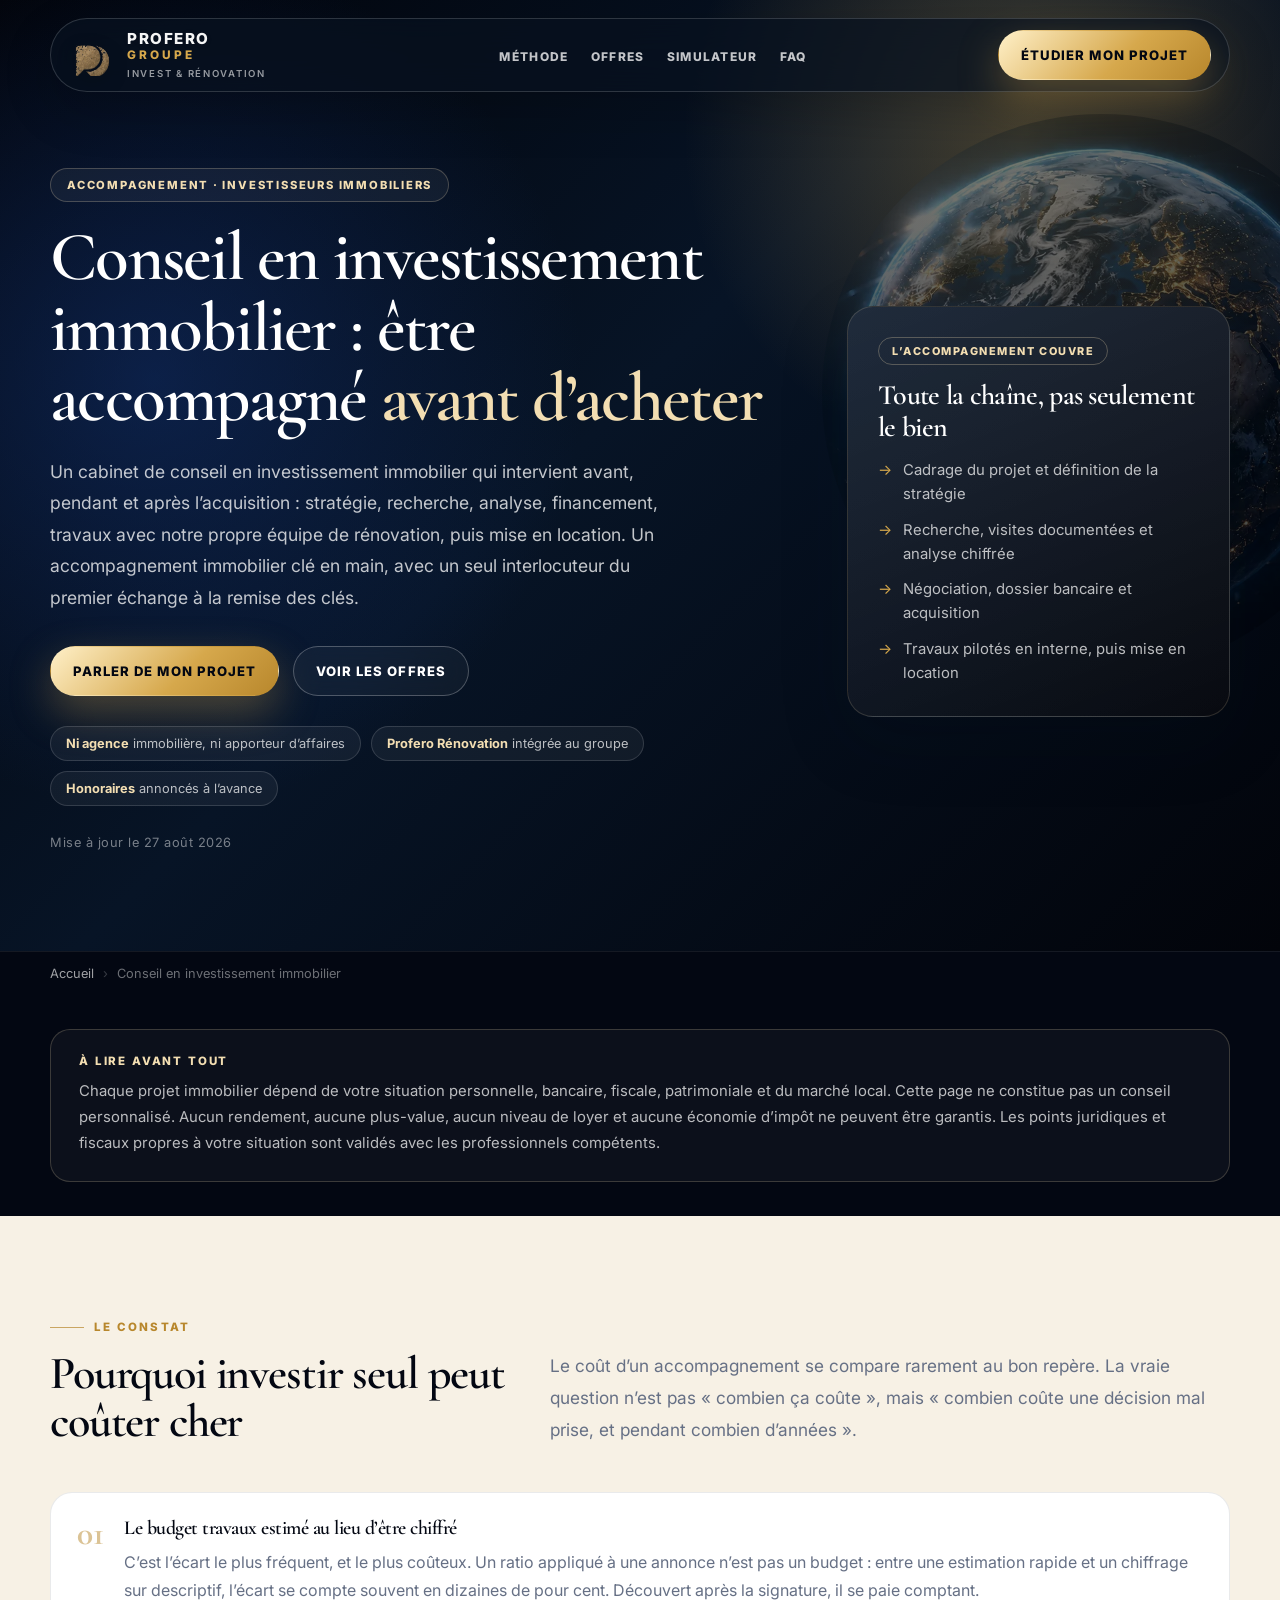
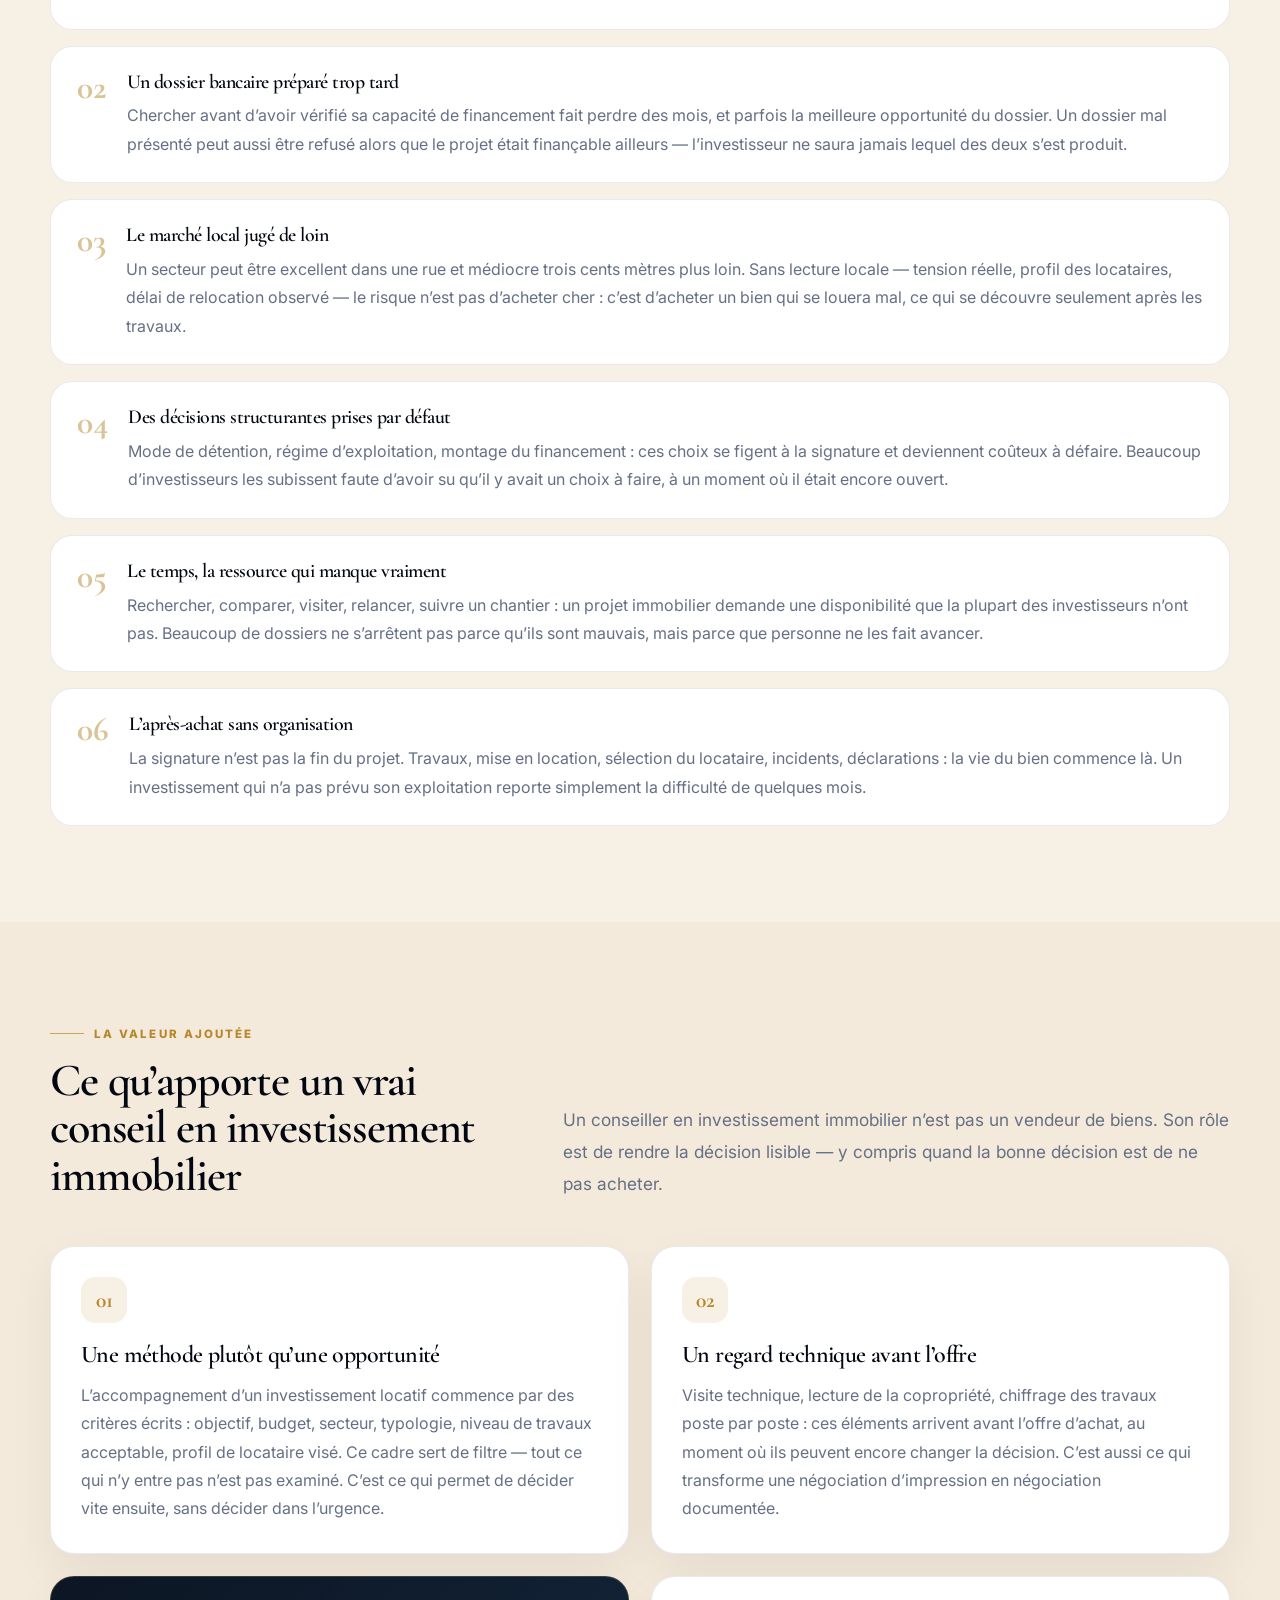
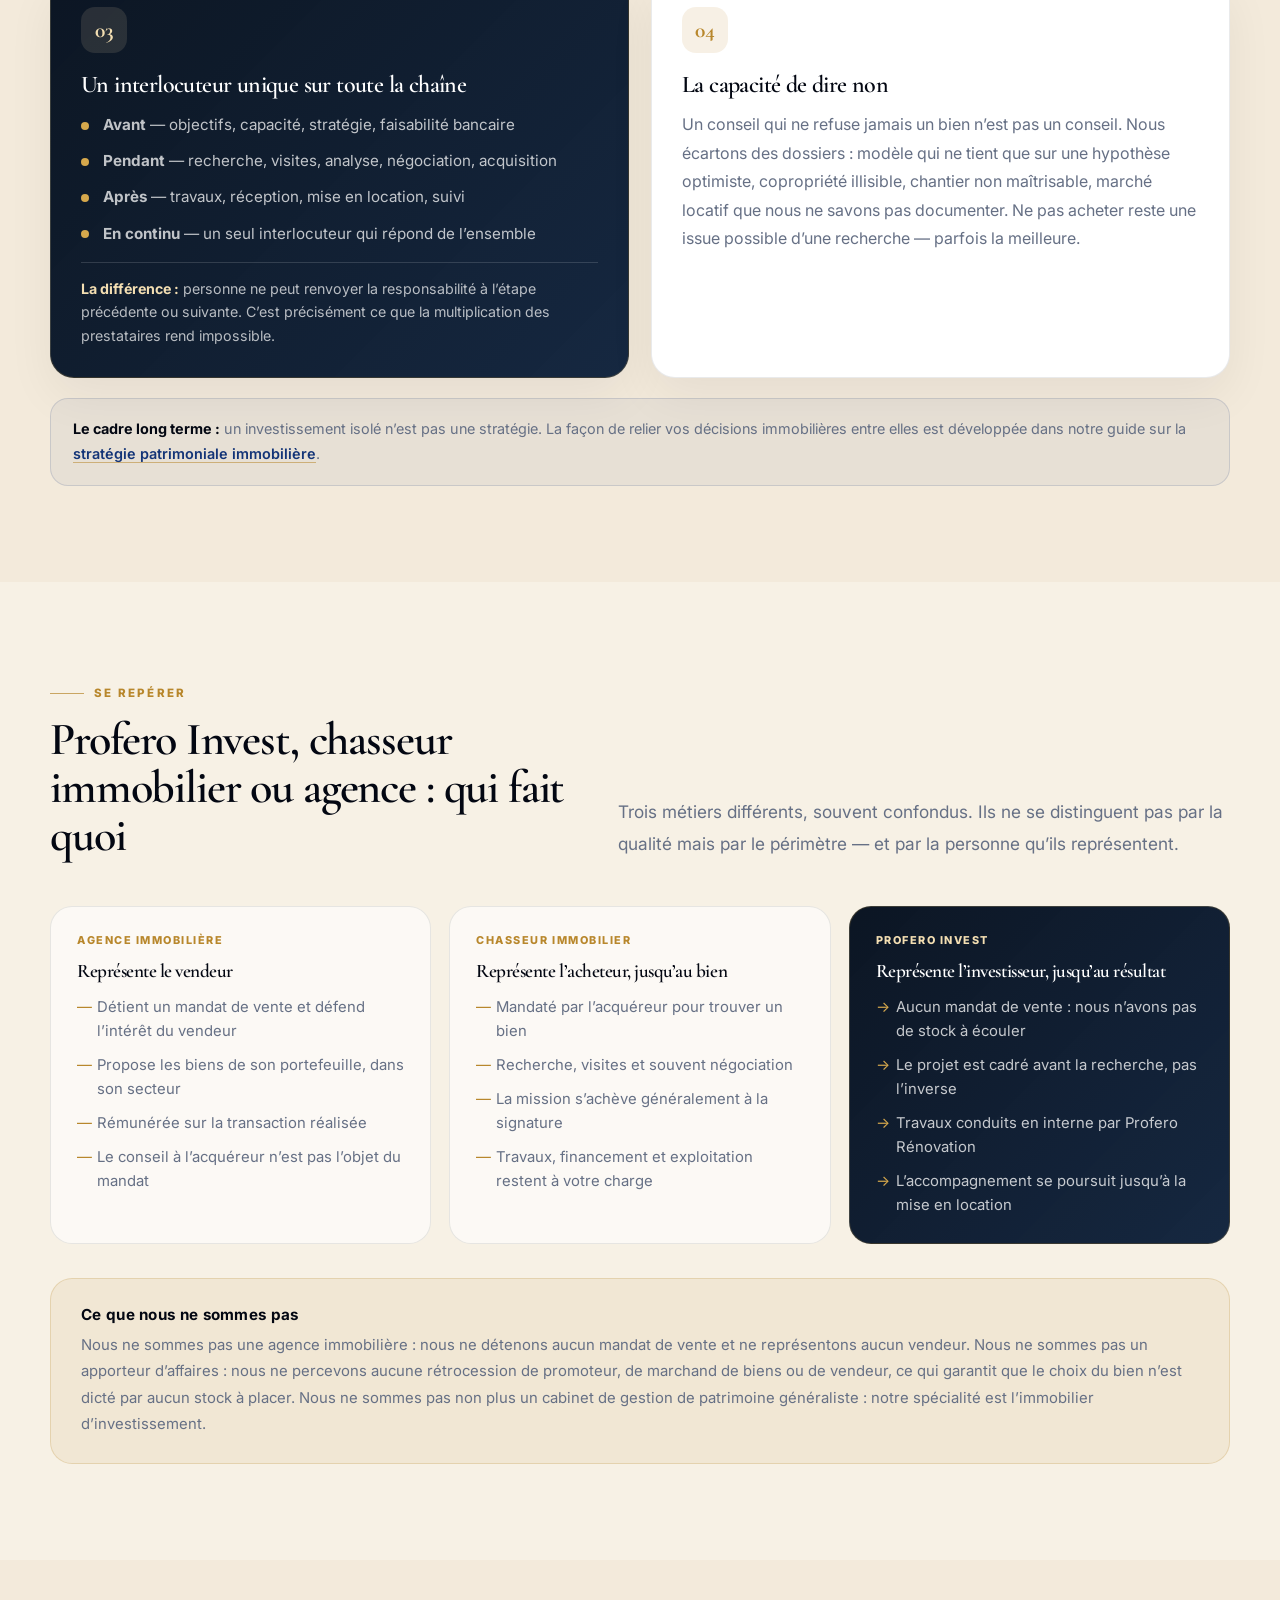
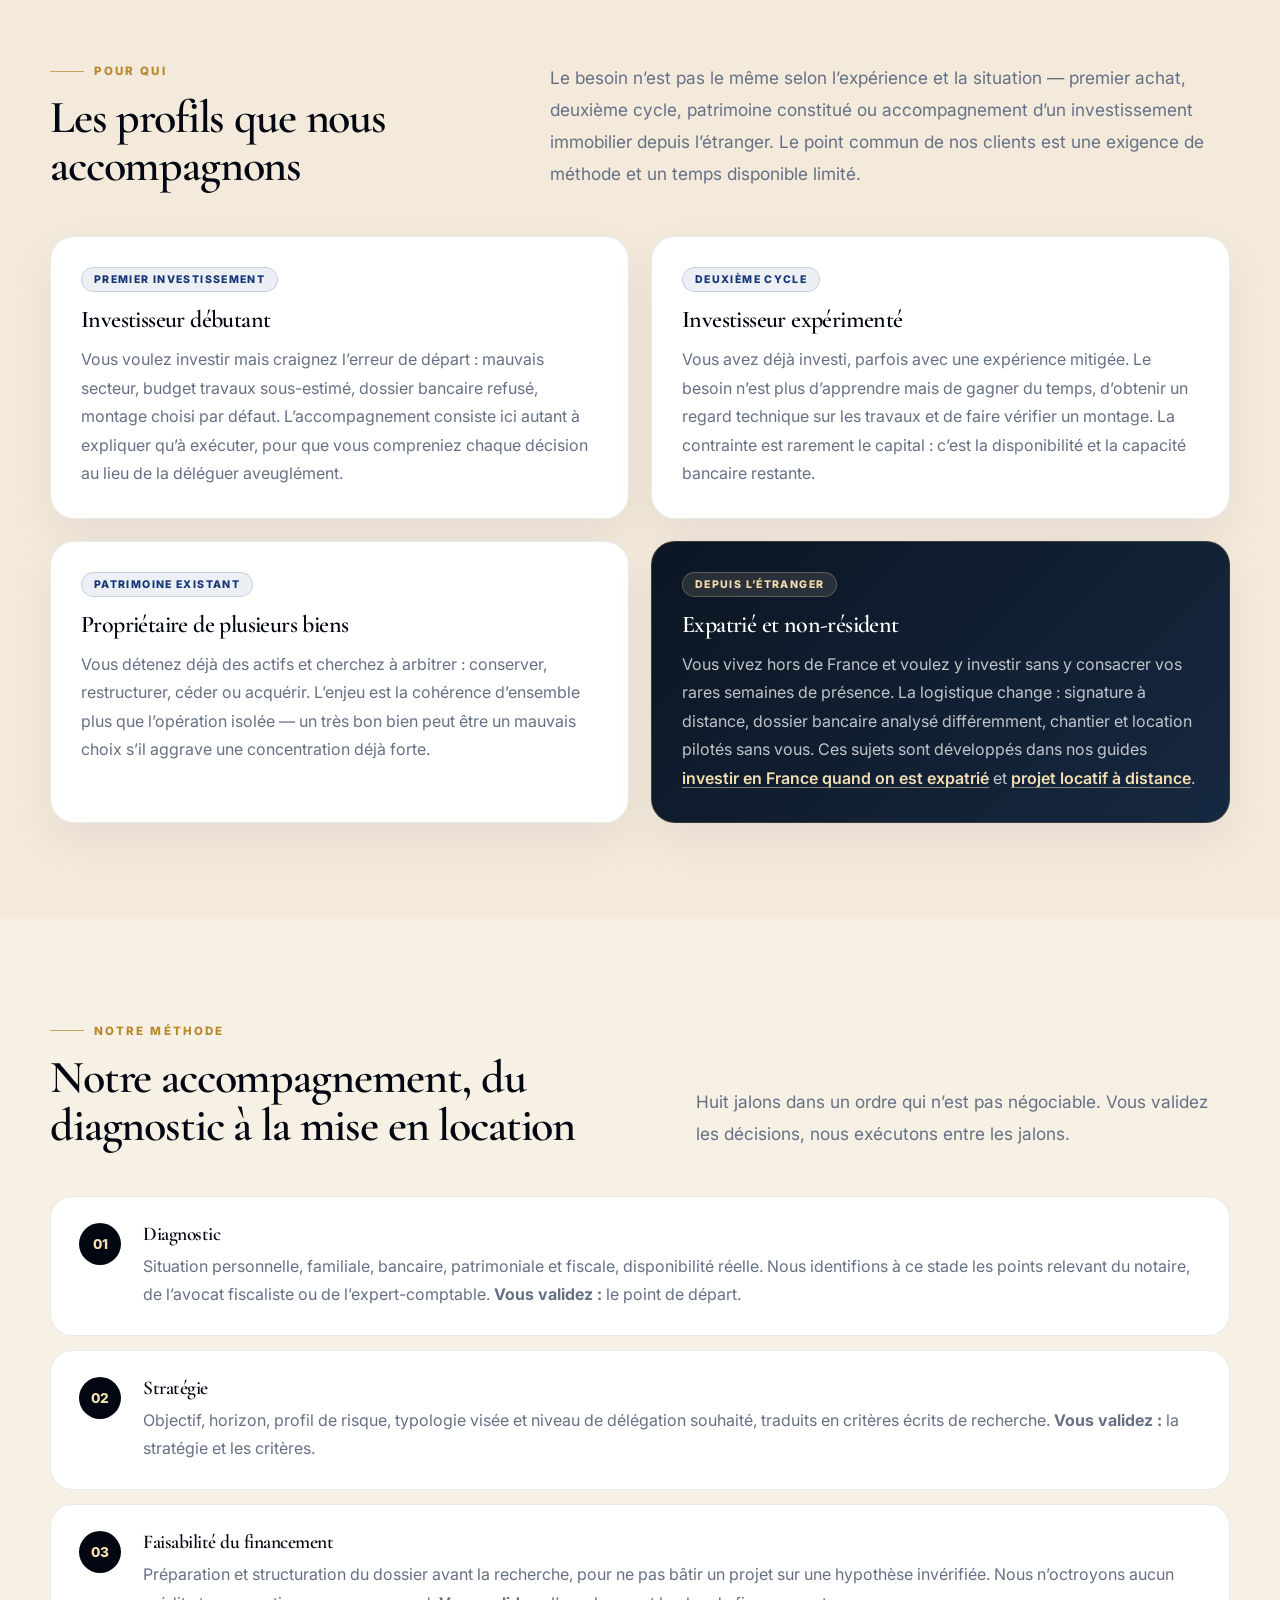
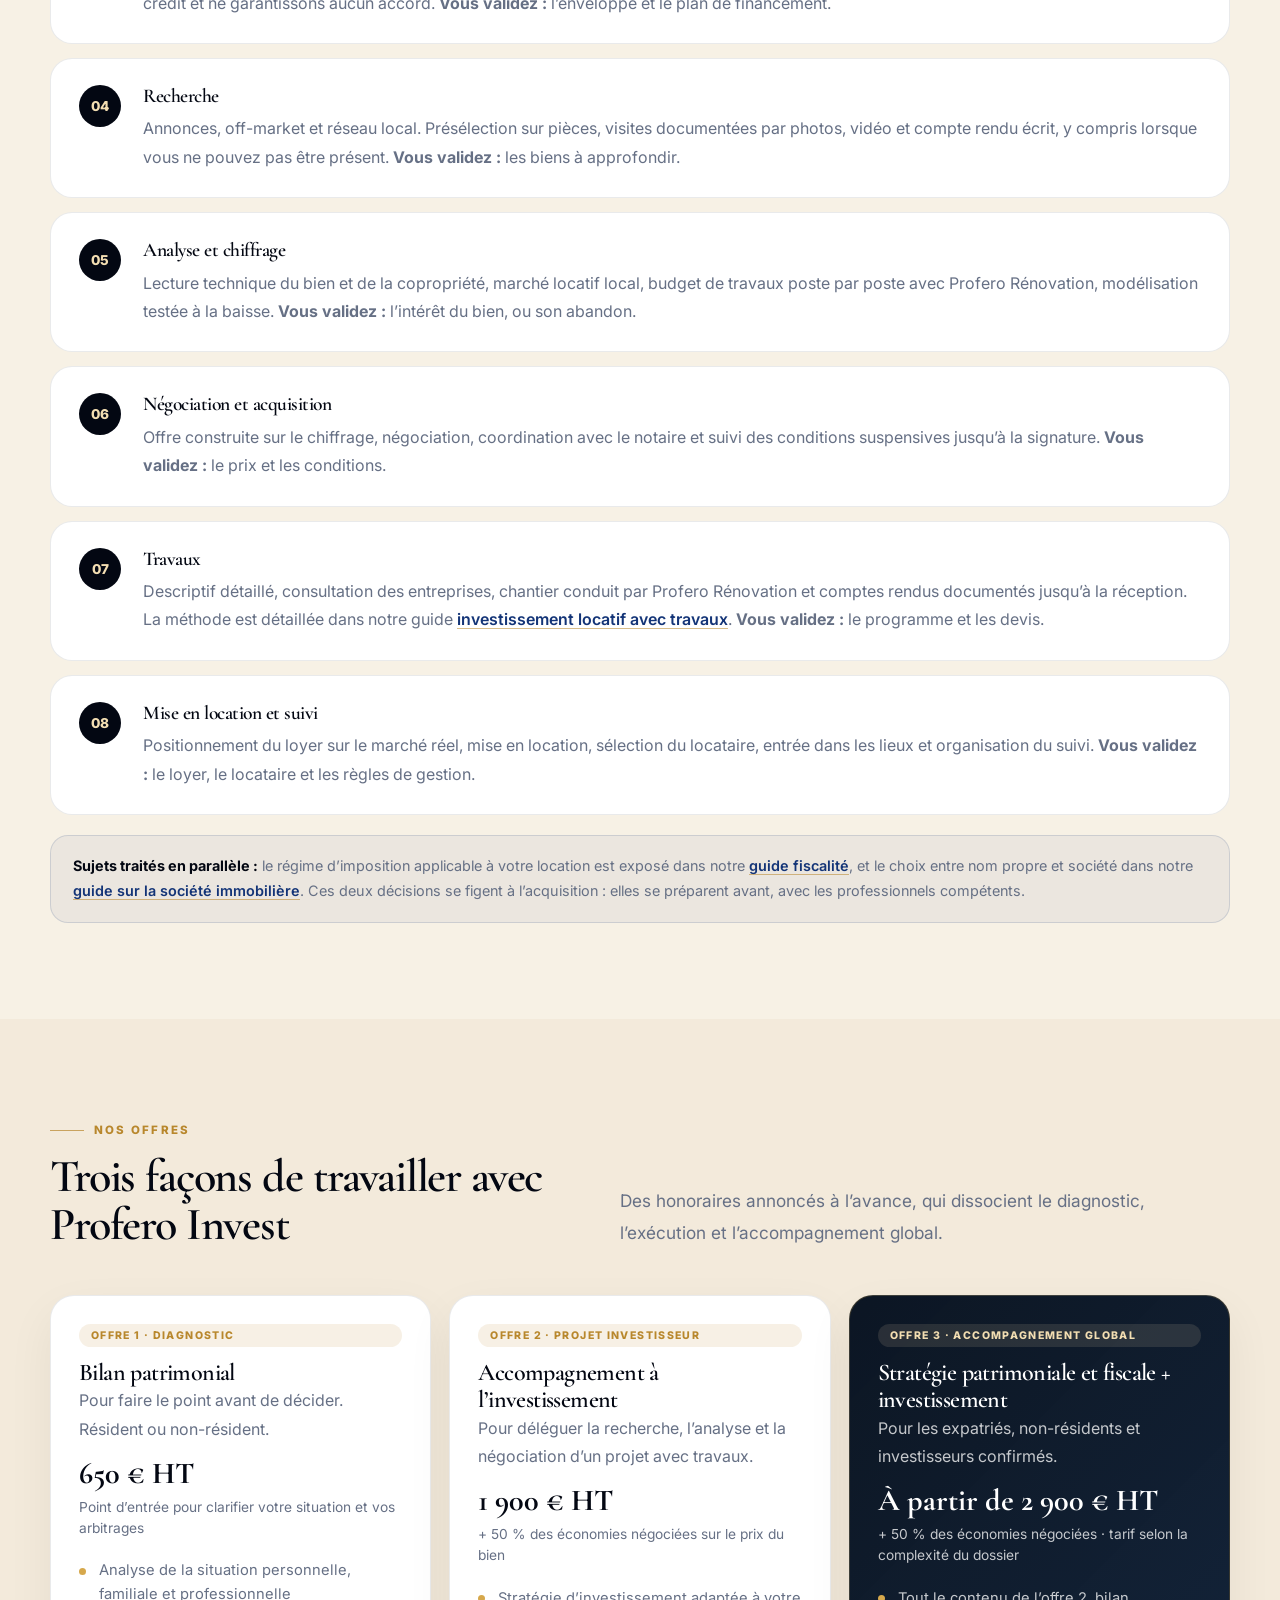
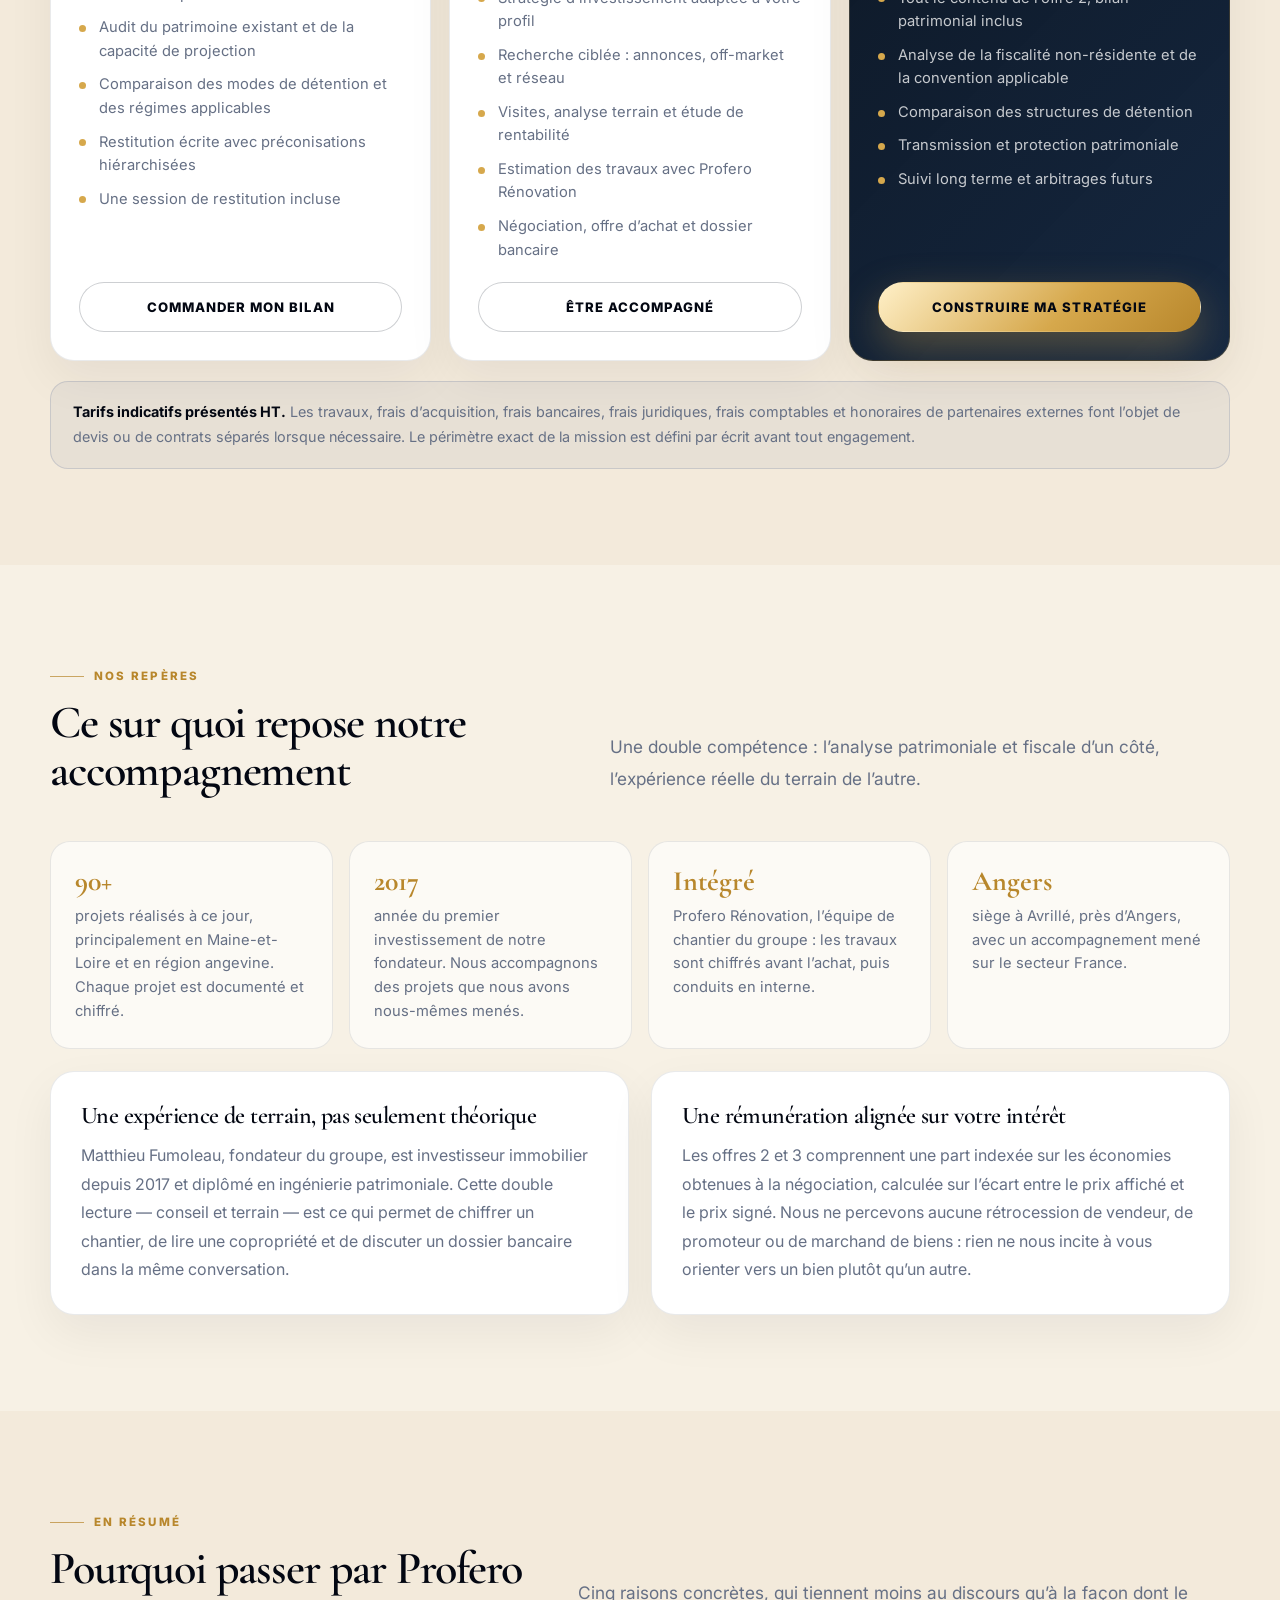
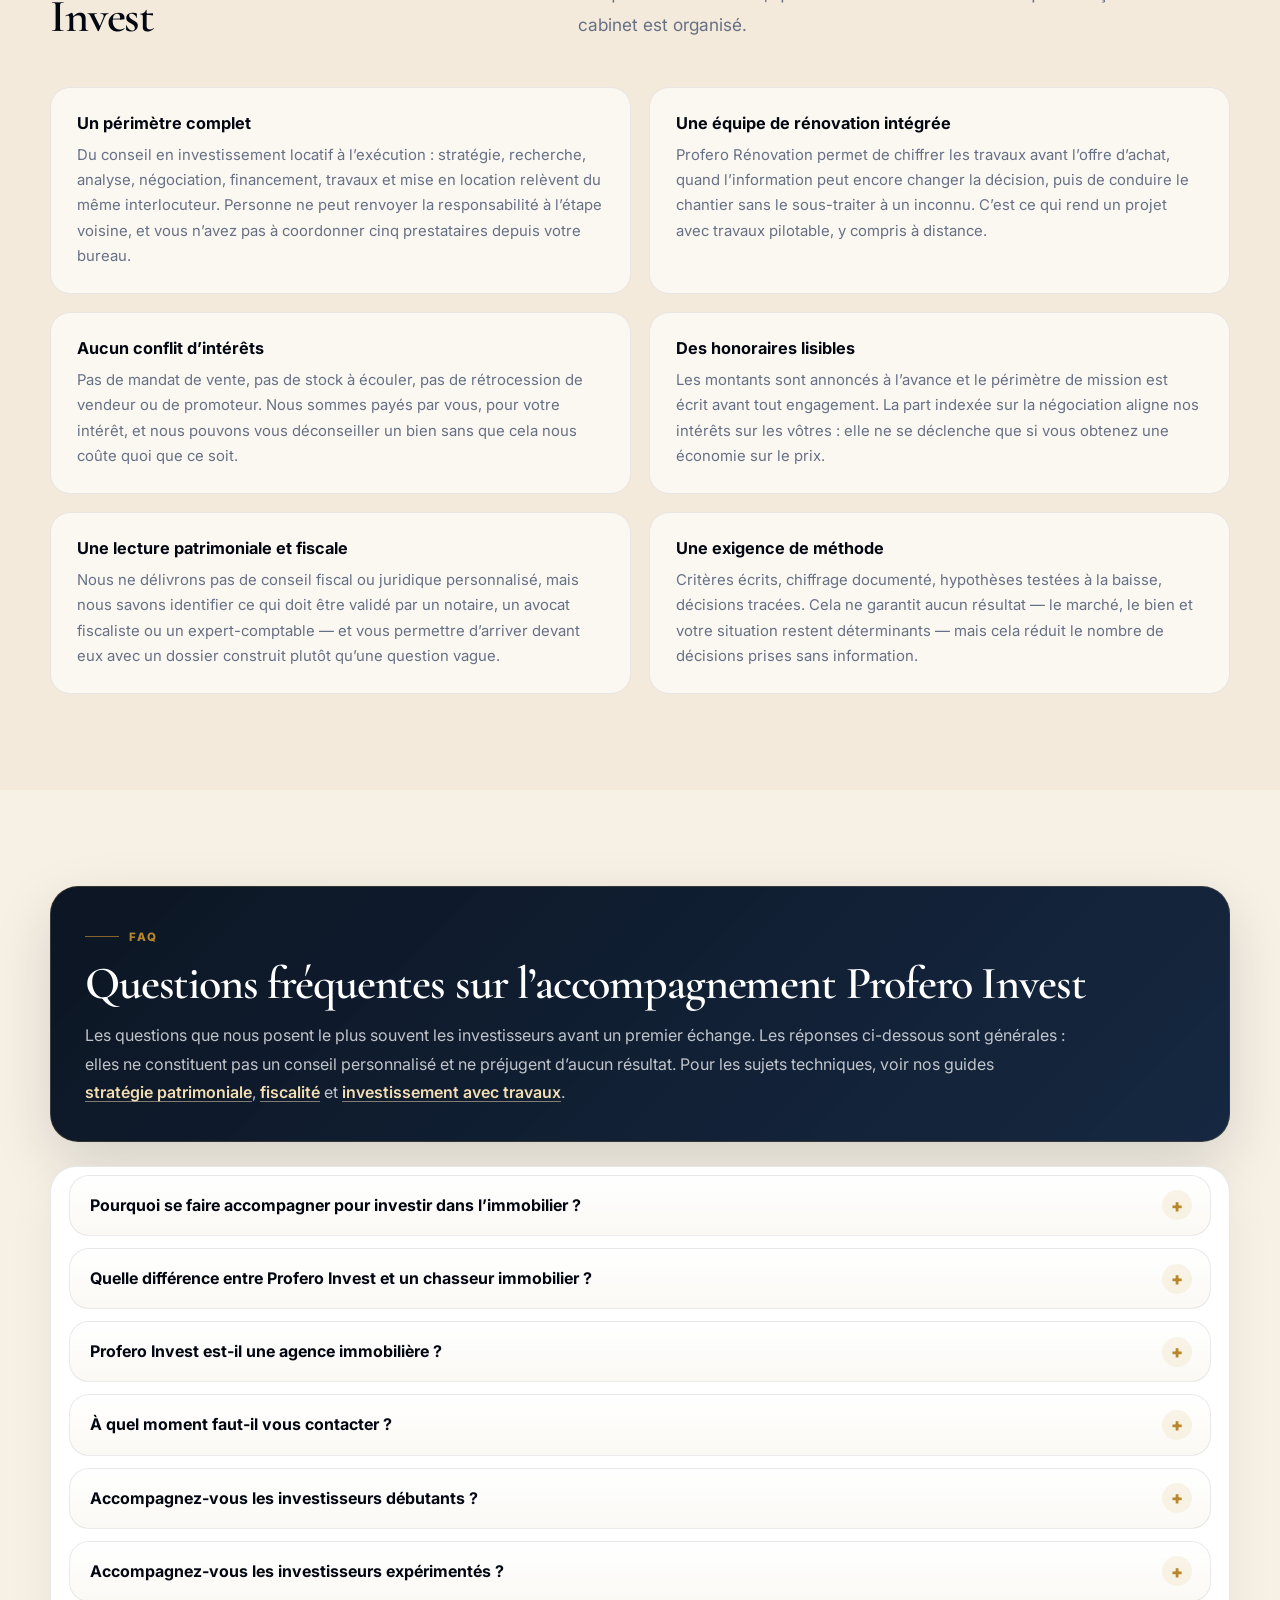
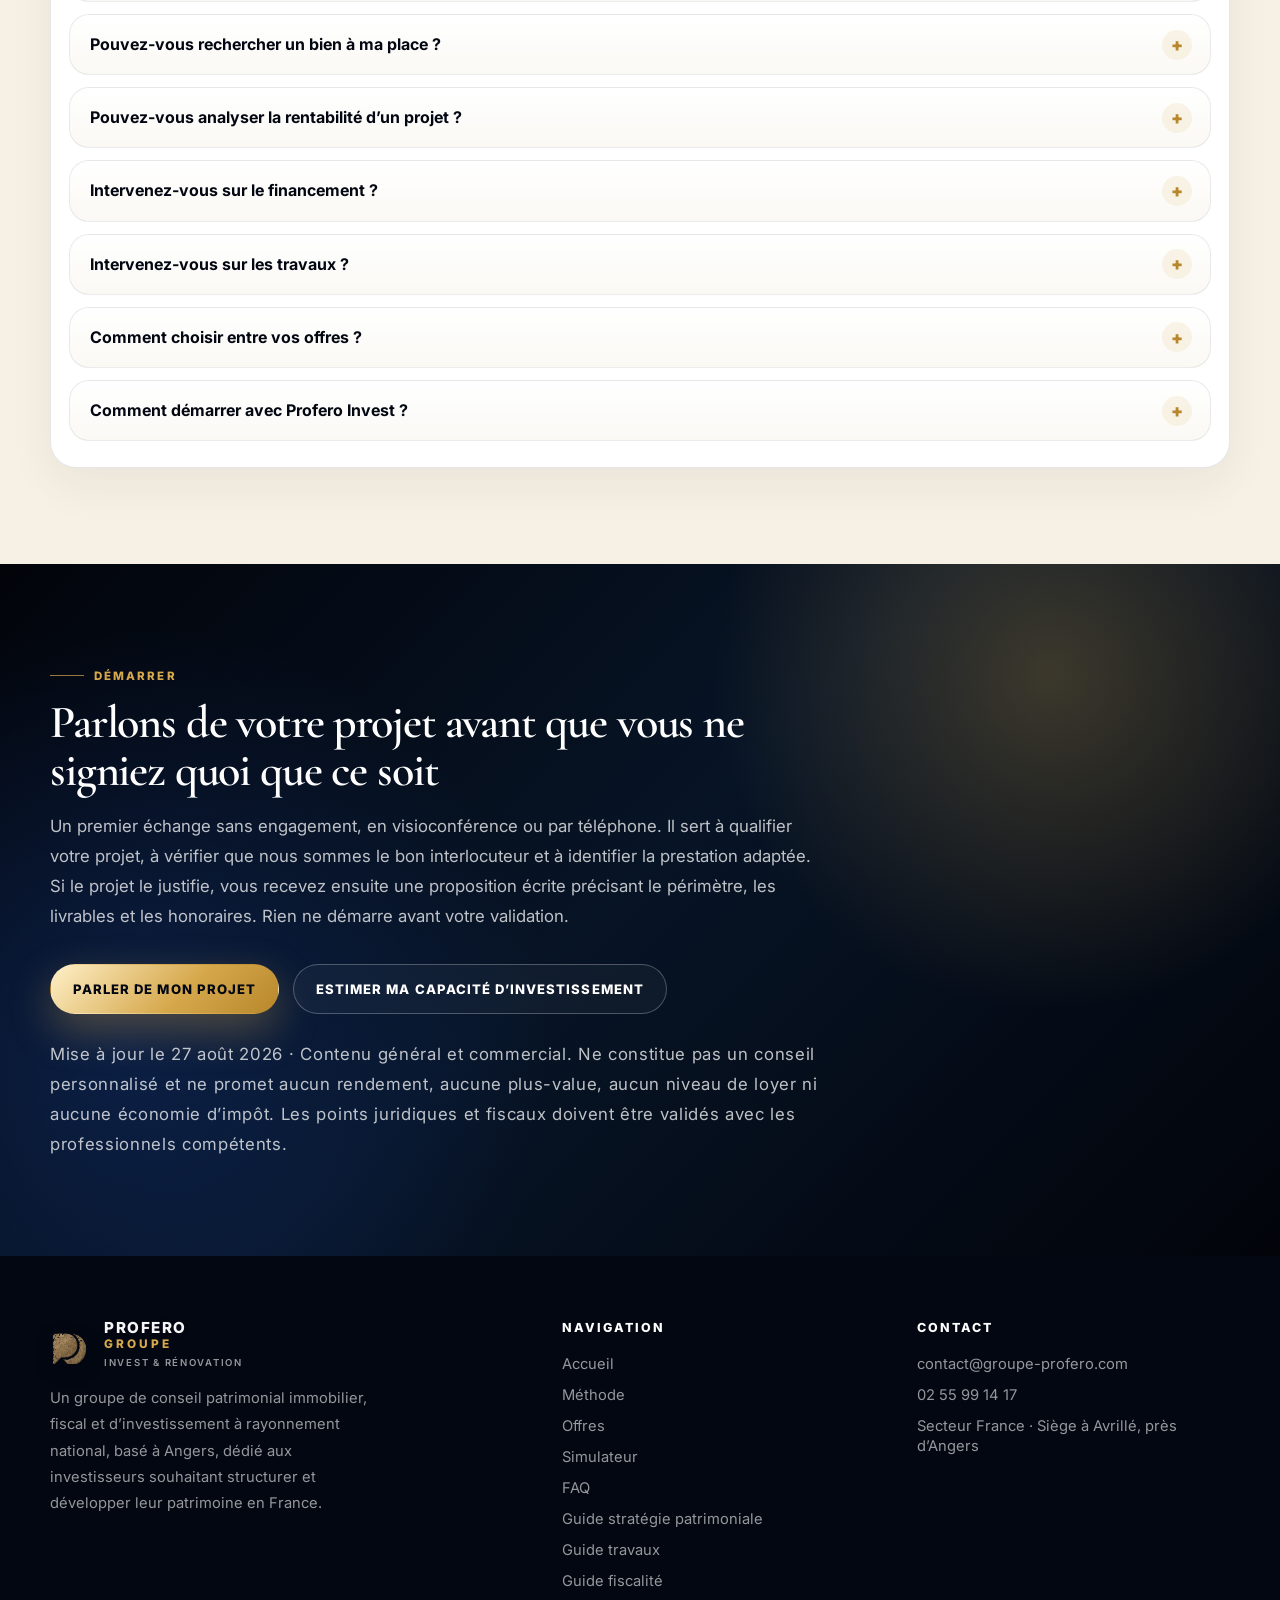
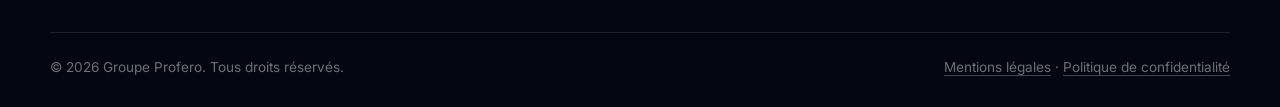
==== conseil-investissement-immobilier/index.html @ 15eb6ce8 "Création page SEO conseil investissement immobilier Co-Authored-By: Claude Opus 5 (1M context) <nore" ====
<!DOCTYPE html>
<html lang="fr"><head>
<meta charset="utf-8"/>
<meta content="width=device-width, initial-scale=1.0" name="viewport"/>
<title>Conseil investissement immobilier | Accompagnement Profero Invest</title>
<meta name="description" content="Profero Invest accompagne votre projet immobilier en France : stratégie, recherche, analyse, financement, travaux, fiscalité et suivi jusqu’à la mise en location"/>

<link rel="canonical" href="https://www.groupe-profero.com/conseil-investissement-immobilier/"/>
<meta content="index, follow, max-image-preview:large, max-snippet:-1" name="robots"/>

<link href="/assets/images/favicon-32.png" rel="icon" sizes="32x32" type="image/png"/>
<link href="/assets/images/apple-touch-icon.png" rel="apple-touch-icon" sizes="180x180"/>
<meta content="#030712" name="theme-color"/>

<!-- Open Graph -->
<meta property="og:title" content="Conseil investissement immobilier | Accompagnement Profero Invest"/>
<meta property="og:description" content="Profero Invest accompagne votre projet immobilier en France : stratégie, recherche, analyse, financement, travaux, fiscalité et suivi jusqu’à la mise en location"/>
<meta property="og:url" content="https://www.groupe-profero.com/conseil-investissement-immobilier/"/>
<meta property="og:type" content="website"/>
<meta property="og:locale" content="fr_FR"/>
<meta property="og:site_name" content="Profero Invest"/>
<meta property="og:image" content="https://www.groupe-profero.com/og-image.jpg"/>
<meta property="og:image:type" content="image/jpeg"/>
<meta property="og:image:width" content="1200"/>
<meta property="og:image:height" content="630"/>
<meta property="og:image:alt" content="Profero Invest — accompagnement des investisseurs immobiliers en France"/>

<!-- Twitter Card -->
<meta name="twitter:card" content="summary_large_image"/>
<meta name="twitter:title" content="Conseil investissement immobilier | Accompagnement Profero Invest"/>
<meta name="twitter:description" content="Profero Invest accompagne votre projet immobilier en France : stratégie, recherche, analyse, financement, travaux, fiscalité et suivi jusqu’à la mise en location"/>
<meta name="twitter:image" content="https://www.groupe-profero.com/og-image.jpg"/>
<meta name="twitter:image:alt" content="Profero Invest — accompagnement des investisseurs immobiliers en France"/>

<link href="https://fonts.googleapis.com" rel="preconnect"/>
<link crossorigin href="https://fonts.gstatic.com" rel="preconnect"/>
<link href="https://fonts.googleapis.com/css2?family=Cormorant+Garamond:wght@400;500;600;700&amp;family=Inter:wght@400;500;600;700;800&amp;display=swap" rel="stylesheet"/>

<style>
    :root {
      --navy-950: #030712;
      --navy-900: #071426;
      --navy-850: #0c1f3a;
      --navy-800: #11294d;
      --blue-700: #133477;
      --blue-600: #1f48a0;
      --blue-100: #e9eef9;
      --gold-600: #b8872c;
      --gold-500: #d6a84c;
      --gold-200: #f3deb2;
      --cream: #f7f1e5;
      --paper: #f3eadb;
      --white: #ffffff;
      --ink: #111827;
      --muted: #667085;
      --line: rgba(15, 23, 42, .12);
      --shadow: 0 24px 70px rgba(7, 17, 31, .16);
      --radius: 22px;
      --max: 1180px;
    }

    * { box-sizing: border-box; margin: 0; padding: 0; }
    html { scroll-behavior: smooth; }
    body {
      font-family: "Inter", sans-serif;
      color: var(--ink);
      background: var(--cream);
      overflow-x: hidden;
    }
    body.menu-open { overflow: hidden; }
    a { color: inherit; text-decoration: none; }
    img { max-width: 100%; display: block; }
    button { font: inherit; }

    .container { width: min(var(--max), calc(100% - 40px)); margin: 0 auto; }

    h1, h2, h3, h4.serif {
      font-family: "Cormorant Garamond", serif;
      font-weight: 600;
      letter-spacing: -.025em;
    }
    h1 {
      font-size: clamp(2.5rem, 5.4vw, 4.6rem);
      line-height: 1.02;
      color: var(--white);
    }
    h2 {
      font-size: clamp(2rem, 3.6vw, 3.35rem);
      line-height: 1.04;
      color: var(--navy-950);
    }
    h3 { font-size: 1.5rem; line-height: 1.14; color: var(--navy-950); }
    p { line-height: 1.78; color: var(--muted); font-size: 1rem; }
    .lead { font-size: 1.08rem; line-height: 1.85; max-width: 680px; }

    .eyebrow {
      display: inline-flex;
      align-items: center;
      gap: 10px;
      color: var(--gold-600);
      font-size: .72rem;
      font-weight: 800;
      letter-spacing: .18em;
      text-transform: uppercase;
      margin-bottom: 16px;
    }
    .eyebrow::before { content: ""; width: 34px; height: 1px; background: currentColor; opacity: .7; }

    .section { padding: 96px 0; position: relative; }
    .section.alt { background: var(--paper); }
    .section-head {
      display: flex;
      justify-content: space-between;
      align-items: flex-end;
      gap: 40px;
      margin-bottom: 46px;
    }

    .btn {
      display: inline-flex;
      align-items: center;
      justify-content: center;
      gap: 10px;
      border: 1px solid transparent;
      min-height: 50px;
      padding: 14px 22px;
      border-radius: 999px;
      font-size: .82rem;
      font-weight: 800;
      letter-spacing: .08em;
      text-transform: uppercase;
      cursor: pointer;
      transition: transform .22s ease, background .22s ease, color .22s ease, border-color .22s ease, box-shadow .22s ease;
      white-space: nowrap;
    }
    .btn:hover { transform: translateY(-2px); }
    .btn-primary {
      color: var(--navy-950);
      background: linear-gradient(135deg, #fff0c8, #d6a84c 58%, #b8872c);
      box-shadow: 0 16px 42px rgba(214,168,76,.34);
    }
    .btn-primary:hover { box-shadow: 0 20px 50px rgba(201, 146, 45, .35); }
    .btn-outline-light {
      color: var(--white);
      border-color: rgba(255, 255, 255, .26);
      background: rgba(255, 255, 255, .04);
      backdrop-filter: blur(12px);
    }
    .btn-outline-light:hover { border-color: var(--gold-500); color: var(--gold-200); }
    .btn-outline-dark {
      color: var(--navy-950);
      border-color: rgba(7, 17, 31, .2);
      background: rgba(255, 255, 255, .4);
    }
    .btn-outline-dark:hover { border-color: var(--navy-950); background: var(--white); }

    /* NAV */
    .nav { position: fixed; top: 18px; left: 0; right: 0; z-index: 100; pointer-events: none; }
    .nav-inner {
      width: min(var(--max), calc(100% - 32px));
      height: 74px;
      margin: 0 auto;
      display: flex;
      align-items: center;
      justify-content: space-between;
      gap: 24px;
      padding: 0 18px 0 22px;
      border: 1px solid rgba(255, 255, 255, .16);
      border-radius: 999px;
      background: rgba(7, 17, 31, .72);
      backdrop-filter: blur(20px);
      box-shadow: 0 18px 50px rgba(0,0,0,.2);
      pointer-events: auto;
    }
    .brand { display: flex; align-items: center; gap: 12px; color: var(--white); min-width: 235px; }
    .logo-img {
      width: 42px;
      height: 42px;
      object-fit: contain;
      display: block;
      background: transparent;
      filter: drop-shadow(0 6px 10px rgba(0,0,0,.22));
      flex-shrink: 0;
    }
    .brand-text {
      color: var(--white);
      text-shadow: 0 1px 20px rgba(214,168,76,.06);
      letter-spacing: .10em;
      display: flex;
      flex-direction: column;
      gap: 2px;
      line-height: 1;
      font-weight: 800;
      text-transform: uppercase;
    }
    .brand-text strong { display: block; color: rgba(255,255,255,.96); font-size: .95rem; font-weight: 800; letter-spacing: .10em; }
    .brand-text em { display: block; font-style: normal; color: var(--gold-500); font-size: .74rem; font-weight: 800; letter-spacing: .26em; margin-top: 2px; }
    .brand-text span { display: block; color: rgba(255,255,255,.58); font-weight: 600; font-size: .60rem; letter-spacing: .18em; margin-top: 5px; }
    .footer .brand-text strong { color: rgba(255,255,255,.96); }
    .footer .brand-text em { color: var(--gold-500); }

    .nav-links { display: flex; align-items: center; gap: 22px; list-style: none; }
    .nav-links a {
      color: rgba(255,255,255,.76);
      font-size: .75rem;
      font-weight: 800;
      letter-spacing: .11em;
      text-transform: uppercase;
      transition: color .2s ease;
    }
    .nav-links a:hover { color: var(--gold-200); }
    .nav-action { display: flex; align-items: center; gap: 10px; }
    .mobile-toggle {
      display: none;
      width: 46px;
      height: 46px;
      border: 1px solid rgba(255,255,255,.22);
      border-radius: 50%;
      background: transparent;
      color: var(--white);
      cursor: pointer;
    }
    .mobile-toggle span { display: block; width: 18px; height: 2px; margin: 4px auto; background: currentColor; }

    /* HERO */
    .hero {
      position: relative;
      padding: 168px 0 96px;
      background:
        radial-gradient(circle at 80% 14%, rgba(214,168,76,.30), transparent 26%),
        radial-gradient(circle at 12% 40%, rgba(19,52,119,.50), transparent 34%),
        linear-gradient(135deg, #02040A 0%, #071426 46%, #02040A 100%);
      overflow: hidden;
    }
    .hero-globe {
      position: absolute;
      right: -8%;
      top: 12%;
      width: min(46vw, 560px);
      aspect-ratio: 1;
      border-radius: 50%;
      background-image: url("/assets/images/globe-terre-nuit.webp");
      background-size: cover;
      background-position: center;
      opacity: .30;
      filter: saturate(.9) contrast(1.05);
      pointer-events: none;
    }
    .hero-grid { position: relative; z-index: 2; display: grid; grid-template-columns: 1.32fr .68fr; gap: 54px; align-items: center; }
    .hero-kicker {
      display: inline-flex;
      align-items: center;
      gap: 10px;
      margin-bottom: 20px;
      padding: 9px 16px;
      border-radius: 999px;
      border: 1px solid rgba(243,222,178,.24);
      background: rgba(255,255,255,.05);
      color: var(--gold-200);
      font-size: .7rem;
      font-weight: 800;
      letter-spacing: .16em;
      text-transform: uppercase;
    }
    .hero h1 strong { color: var(--gold-200); font-weight: 600; }
    .hero-sub { color: rgba(255,255,255,.76); font-size: 1.1rem; line-height: 1.8; max-width: 640px; margin-top: 22px; }
    .hero-actions { display: flex; flex-wrap: wrap; gap: 14px; margin-top: 32px; }
    .hero-proof { display: flex; flex-wrap: wrap; gap: 10px; margin-top: 30px; }
    .proof-pill {
      padding: 9px 15px;
      border-radius: 999px;
      border: 1px solid rgba(255,255,255,.14);
      background: rgba(255,255,255,.05);
      color: rgba(255,255,255,.72);
      font-size: .8rem;
    }
    .proof-pill b { color: var(--gold-200); font-weight: 700; }
    .hero-card {
      border-radius: 26px;
      padding: 30px;
      background:
        linear-gradient(160deg, rgba(255,255,255,.10), rgba(255,255,255,.025)),
        linear-gradient(135deg, #071426, #02040A);
      border: 1px solid rgba(243,222,178,.16);
      box-shadow: var(--shadow);
    }
    .hero-card .tag {
      display: inline-block;
      margin-bottom: 14px;
      padding: 6px 13px;
      border-radius: 999px;
      border: 1px solid rgba(243,222,178,.28);
      color: var(--gold-200);
      font-size: .68rem;
      font-weight: 800;
      letter-spacing: .14em;
      text-transform: uppercase;
    }
    .hero-card-title {
      font-family: "Cormorant Garamond", serif;
      font-weight: 600;
      letter-spacing: -.025em;
      color: var(--white);
      font-size: 1.75rem;
      line-height: 1.15;
      margin-bottom: 16px;
    }
    .hero-card ul { list-style: none; display: grid; gap: 12px; }
    .hero-card li {
      display: flex;
      gap: 11px;
      color: rgba(255,255,255,.72);
      font-size: .93rem;
      line-height: 1.6;
    }
    .hero-card li::before { content: "→"; color: var(--gold-500); flex-shrink: 0; }

    .updated {
      margin-top: 26px;
      color: rgba(255,255,255,.46);
      font-size: .8rem;
      letter-spacing: .04em;
    }

    /* BREADCRUMB */
    .crumb { background: var(--navy-950); padding: 14px 0; border-top: 1px solid rgba(255,255,255,.07); }
    .crumb ol { list-style: none; display: flex; flex-wrap: wrap; gap: 9px; color: rgba(255,255,255,.42); font-size: .8rem; }
    .crumb a { color: rgba(255,255,255,.62); transition: color .2s ease; }
    .crumb a:hover { color: var(--gold-200); }
    .crumb li + li::before { content: "›"; margin-right: 9px; opacity: .5; }

    /* CARTES */
    .grid-2 { display: grid; grid-template-columns: repeat(2, minmax(0, 1fr)); gap: 22px; }
    .grid-3 { display: grid; grid-template-columns: repeat(3, minmax(0, 1fr)); gap: 22px; }
    .card {
      border-radius: 24px;
      padding: 30px;
      background: var(--white);
      border: 1px solid rgba(15,23,42,.09);
      box-shadow: 0 18px 48px rgba(15,23,42,.06);
    }
    .card h3 { margin-bottom: 12px; }
    .card ul { list-style: none; display: grid; gap: 11px; margin-top: 14px; }
    .card li { position: relative; padding-left: 22px; color: var(--muted); font-size: .95rem; line-height: 1.65; }
    .card li::before { content: ""; position: absolute; left: 0; top: .62em; width: 8px; height: 8px; border-radius: 50%; background: var(--gold-500); }
    .card-num {
      display: grid;
      place-items: center;
      width: 46px;
      height: 46px;
      margin-bottom: 18px;
      border-radius: 14px;
      background: rgba(184,135,44,.12);
      color: var(--gold-600);
      font-family: "Cormorant Garamond", serif;
      font-size: 1.35rem;
      font-weight: 700;
    }
    .card.dark {
      background: linear-gradient(135deg, rgba(7,17,31,.98), rgba(12,31,58,.96));
      border-color: rgba(214,168,76,.20);
      color: var(--white);
    }
    .card.dark h3 { color: var(--white); }
    .card.dark p, .card.dark li { color: rgba(255,255,255,.74); }
    .card.dark .card-num { background: rgba(243,222,178,.12); color: var(--gold-200); }

    /* ERREURS */
    .mistake { display: grid; grid-template-columns: auto 1fr; gap: 20px; align-items: start; padding: 24px 26px; border-radius: 22px; background: var(--white); border: 1px solid rgba(15,23,42,.09); }
    .mistake-num {
      font-family: "Cormorant Garamond", serif;
      font-size: 2.1rem;
      font-weight: 700;
      line-height: 1;
      color: rgba(184,135,44,.5);
    }
    .mistake h3 { font-size: 1.24rem; margin-bottom: 8px; }
    .mistakes { display: grid; gap: 16px; }

    /* QUESTIONS */
    .qlist { display: grid; grid-template-columns: repeat(2, minmax(0,1fr)); gap: 18px; }
    .qitem {
      padding: 24px 26px;
      border-radius: 20px;
      background: rgba(255,255,255,.65);
      border: 1px solid rgba(15,23,42,.08);
    }
    .qitem strong { display: block; color: var(--navy-950); font-size: 1.02rem; margin-bottom: 8px; line-height: 1.4; }
    .qitem span { color: var(--muted); font-size: .93rem; line-height: 1.7; }

    /* MÉTHODE */
    .steps { display: grid; gap: 14px; counter-reset: step; }
    .step {
      display: grid;
      grid-template-columns: auto 1fr;
      gap: 22px;
      align-items: start;
      padding: 26px 28px;
      border-radius: 22px;
      background: var(--white);
      border: 1px solid rgba(15,23,42,.09);
    }
    .step-index {
      display: grid;
      place-items: center;
      width: 42px;
      height: 42px;
      border-radius: 50%;
      background: var(--navy-950);
      color: var(--gold-200);
      font-size: .85rem;
      font-weight: 800;
      flex-shrink: 0;
    }
    .step h3 { font-size: 1.22rem; margin-bottom: 7px; }

    /* CAUTION */
    .caution {
      margin-top: 34px;
      padding: 26px 30px;
      border-radius: 22px;
      background: rgba(184,135,44,.09);
      border: 1px solid rgba(184,135,44,.22);
      display: grid;
      gap: 8px;
    }
    .caution strong { color: var(--navy-950); font-size: .95rem; letter-spacing: .02em; }
    .caution span { color: var(--muted); font-size: .93rem; line-height: 1.75; }

    /* FAQ */
    .faq-shell { display: grid; gap: 24px; }
    .faq-intro-card {
      border-radius: 28px;
      padding: 34px;
      background: linear-gradient(135deg, rgba(7,17,31,.98), rgba(12,31,58,.96));
      color: var(--white);
      border: 1px solid rgba(214,168,76,.18);
      box-shadow: 0 22px 60px rgba(7,17,31,.14);
    }
    .faq-intro-card h2 { color: var(--white); margin-bottom: 14px; }
    .faq-intro-card p { color: rgba(255,255,255,.74); max-width: 980px; }
    .faq-category {
      border-radius: 26px;
      background: var(--white);
      border: 1px solid rgba(15,23,42,.10);
      box-shadow: 0 18px 48px rgba(15,23,42,.06);
      overflow: hidden;
      padding: 8px 0;
    }
    .faq-category details {
      margin: 0 18px 12px;
      border-radius: 20px;
      overflow: hidden;
      border: 1px solid rgba(15,23,42,.08);
      background: linear-gradient(180deg, rgba(255,255,255,1), rgba(250,248,243,.9));
    }
    .faq-category details:last-child { margin-bottom: 18px; }
    .faq-category summary {
      list-style: none;
      cursor: pointer;
      padding: 18px 56px 18px 20px;
      font-weight: 700;
      color: var(--navy-950);
      position: relative;
      line-height: 1.45;
    }
    .faq-category summary::-webkit-details-marker { display: none; }
    .faq-category summary::after {
      content: "+";
      position: absolute;
      right: 18px;
      top: 50%;
      transform: translateY(-50%);
      width: 30px;
      height: 30px;
      border-radius: 50%;
      display: grid;
      place-items: center;
      background: rgba(214,168,76,.12);
      color: var(--gold-600);
      font-size: 1.1rem;
      font-weight: 900;
    }
    .faq-category details[open] summary::after { content: "–"; }
    .faq-answer { padding: 0 20px 18px; color: var(--muted); line-height: 1.75; font-size: .96rem; }

    /* CTA FINAL */
    .cta-final {
      padding: 96px 0;
      background:
        radial-gradient(circle at 82% 16%, rgba(214,168,76,.26), transparent 28%),
        radial-gradient(circle at 10% 70%, rgba(19,52,119,.45), transparent 34%),
        linear-gradient(135deg, #02040A 0%, #071426 48%, #02040A 100%);
    }
    .cta-inner { max-width: 780px; }
    .cta-final h2 { color: var(--white); margin-bottom: 18px; }
    .cta-final p { color: rgba(255,255,255,.74); font-size: 1.05rem; }
    .cta-actions { display: flex; flex-wrap: wrap; gap: 14px; margin-top: 32px; }

    /* FOOTER */
    .footer { background: var(--navy-950); color: rgba(255,255,255,.66); padding: 64px 0 32px; }
    .footer-grid { display: grid; grid-template-columns: 1.5fr 1fr 1fr; gap: 42px; margin-bottom: 42px; }
    .footer h4 { color: var(--white); font-size: .78rem; letter-spacing: .16em; text-transform: uppercase; margin-bottom: 18px; font-weight: 800; }
    .footer p { color: rgba(255,255,255,.58); max-width: 340px; font-size: .92rem; }
    .footer .brand { margin-bottom: 18px; }
    .footer ul { list-style: none; display: grid; gap: 11px; }
    .footer a { color: rgba(255,255,255,.58); font-size: .92rem; transition: color .2s ease; }
    .footer a:hover { color: var(--gold-200); }
    .footer-bottom {
      border-top: 1px solid rgba(255,255,255,.1);
      padding-top: 26px;
      display: flex;
      justify-content: space-between;
      gap: 24px;
      color: rgba(255,255,255,.42);
      font-size: .85rem;
    }
    .footer-bottom a { color: inherit; font-size: inherit; text-decoration: underline; text-underline-offset: 3px; text-decoration-color: rgba(255,255,255,.25); }
    .footer-bottom a:hover { color: var(--gold-200); text-decoration-color: rgba(243,222,178,.5); }

    /* REVEAL */
    .reveal { opacity: 0; transform: translateY(22px); transition: opacity .75s ease, transform .75s ease; }
    .reveal.visible { opacity: 1; transform: translateY(0); }
    @media (prefers-reduced-motion: reduce) {
      html { scroll-behavior: auto; }
      .reveal { opacity: 1; transform: none; transition: none; }
    }

    @media (max-width: 1120px) {
      .nav-links { display: none; }
      .mobile-toggle { display: block; }
      .nav-action .btn { display: none; }
      .mobile-menu {
        position: fixed;
        top: 104px;
        left: 16px;
        right: 16px;
        z-index: 99;
        display: none;
        padding: 22px;
        border-radius: 28px;
        background: rgba(7,17,31,.94);
        backdrop-filter: blur(20px);
        border: 1px solid rgba(255,255,255,.14);
        box-shadow: var(--shadow);
      }
      .mobile-menu.open { display: block; }
      .mobile-menu a {
        display: block;
        padding: 16px;
        border-bottom: 1px solid rgba(255,255,255,.08);
        color: rgba(255,255,255,.84);
        font-weight: 800;
        letter-spacing: .1em;
        text-transform: uppercase;
        font-size: .8rem;
      }
      .mobile-menu a:last-child { border-bottom: none; }
      .hero-grid { grid-template-columns: 1fr; }
      .section-head { flex-direction: column; align-items: flex-start; }
      .footer-grid { grid-template-columns: 1fr 1fr; }
    }
    @media (min-width: 1121px) { .mobile-menu { display: none !important; } }

    @media (max-width: 860px) {
      .grid-2, .grid-3, .qlist { grid-template-columns: 1fr; }
    }

    @media (max-width: 720px) {
      .container { width: min(100% - 28px, var(--max)); }
      .nav { top: 10px; }
      .nav-inner { width: calc(100% - 20px); height: 66px; padding-left: 14px; }
      .brand { min-width: 0; }
      .logo-img { width: 36px; height: 36px; }
      .brand-text strong { font-size: .78rem; }
      .brand-text em { font-size: .62rem; letter-spacing: .20em; }
      .brand-text span { font-size: .54rem; }
      .hero { padding: 128px 0 70px; }
      .hero-globe { width: 78vw; right: -26vw; top: 58%; opacity: .16; }
      .hero-actions .btn, .cta-actions .btn { width: 100%; }
      .section, .cta-final { padding: 68px 0; }
      .card, .step, .mistake, .faq-intro-card { padding: 26px; }
      .mistake, .step { grid-template-columns: 1fr; gap: 12px; }
      .footer-grid { grid-template-columns: 1fr; }
      .footer-bottom { flex-direction: column; }
    }

    /* ADDITIONS PAGE CONSEIL EN INVESTISSEMENT IMMOBILIER */
    .ilink {
      color: var(--blue-700);
      font-weight: 600;
      text-decoration: underline;
      text-underline-offset: 3px;
      text-decoration-thickness: 1px;
      text-decoration-color: rgba(184,135,44,.55);
      transition: color .2s ease, text-decoration-color .2s ease;
    }
    .ilink:hover { color: var(--gold-600); text-decoration-color: var(--gold-500); }
    .card.dark .ilink, .faq-intro-card .ilink, .cta-final .ilink {
      color: var(--gold-200);
      text-decoration-color: rgba(243,222,178,.5);
    }
    .card.dark .ilink:hover, .faq-intro-card .ilink:hover, .cta-final .ilink:hover { color: var(--white); }

    .regime-head {
      display: flex;
      flex-wrap: wrap;
      align-items: center;
      gap: 12px;
      margin-bottom: 14px;
    }
    .regime-tag {
      padding: 5px 12px;
      border-radius: 999px;
      background: rgba(19,52,119,.08);
      border: 1px solid rgba(19,52,119,.16);
      color: var(--blue-700);
      font-size: .66rem;
      font-weight: 800;
      letter-spacing: .13em;
      text-transform: uppercase;
    }
    .card.dark .regime-tag {
      background: rgba(243,222,178,.12);
      border-color: rgba(243,222,178,.26);
      color: var(--gold-200);
    }
    .regime-line {
      margin-top: 16px;
      padding-top: 14px;
      border-top: 1px solid rgba(15,23,42,.09);
      color: var(--muted);
      font-size: .89rem;
      line-height: 1.65;
    }
    .card.dark .regime-line { border-top-color: rgba(255,255,255,.14); color: rgba(255,255,255,.7); }
    .regime-line b { color: var(--navy-950); font-weight: 700; }
    .card.dark .regime-line b { color: var(--gold-200); }

    .note {
      margin-top: 20px;
      padding: 18px 22px;
      border-radius: 18px;
      background: rgba(19,52,119,.05);
      border: 1px solid rgba(19,52,119,.14);
      color: var(--muted);
      font-size: .9rem;
      line-height: 1.72;
    }
    .note b { color: var(--navy-950); }

    /* la colonne du hero ne doit pas etre etiree par un mot long */
    .hero-grid > * { min-width: 0; }
    .hero h1 { overflow-wrap: break-word; }

    .disclaimer-band { background: var(--navy-950); padding: 34px 0; }
    .disclaimer-inner {
      display: grid;
      gap: 10px;
      padding: 24px 28px;
      border-radius: 20px;
      background: rgba(255,255,255,.04);
      border: 1px solid rgba(243,222,178,.20);
    }
    .disclaimer-inner strong {
      color: var(--gold-200);
      font-size: .72rem;
      font-weight: 800;
      letter-spacing: .16em;
      text-transform: uppercase;
    }
    .disclaimer-inner span { color: rgba(255,255,255,.72); font-size: .93rem; line-height: 1.78; }

    /* libelles de CTA longs : autoriser le retour a la ligne sur tres petits ecrans */
    @media (max-width: 420px) {
      .hero-actions .btn,
      .cta-actions .btn {
        white-space: normal;
        text-align: center;
        line-height: 1.3;
        padding: 14px 16px;
      }
    }

    @media (max-width: 720px) {
      .disclaimer-inner { padding: 20px 18px; }
      .note { padding: 16px 18px; }
      .hero h1 { font-size: clamp(1.95rem, 8.4vw, 3.1rem); }
      .hero-card-title { font-size: 1.5rem; }
      .hero-sub, .hero-kicker, .proof-pill { max-width: 100%; }
      .hero-kicker { white-space: normal; line-height: 1.5; }
    }

    /* COMPARATIF & OFFRES — page conseil */
    .cmp { display: grid; grid-template-columns: repeat(3, minmax(0,1fr)); gap: 18px; }
    .cmp-col {
      border-radius: 22px;
      padding: 26px;
      background: rgba(255,255,255,.6);
      border: 1px solid rgba(15,23,42,.09);
    }
    .cmp-col.is-us {
      background: linear-gradient(135deg, rgba(7,17,31,.98), rgba(12,31,58,.96));
      border-color: rgba(214,168,76,.22);
      color: var(--white);
    }
    .cmp-col h3 { font-size: 1.2rem; margin-bottom: 6px; }
    .cmp-col.is-us h3 { color: var(--white); }
    .cmp-role {
      display: block;
      margin-bottom: 14px;
      font-size: .68rem;
      font-weight: 800;
      letter-spacing: .14em;
      text-transform: uppercase;
      color: var(--gold-600);
    }
    .cmp-col.is-us .cmp-role { color: var(--gold-200); }
    .cmp-col ul { list-style: none; display: grid; gap: 10px; margin-top: 12px; }
    .cmp-col li { position: relative; padding-left: 20px; font-size: .93rem; line-height: 1.62; color: var(--muted); }
    .cmp-col li::before { content: "—"; position: absolute; left: 0; color: var(--gold-600); }
    .cmp-col.is-us li { color: rgba(255,255,255,.76); }
    .cmp-col.is-us li::before { content: "→"; color: var(--gold-500); }

    .plans { display: grid; grid-template-columns: repeat(3, minmax(0,1fr)); gap: 18px; align-items: stretch; }
    .plan {
      display: flex;
      flex-direction: column;
      border-radius: 24px;
      padding: 28px;
      background: var(--white);
      border: 1px solid rgba(15,23,42,.09);
      box-shadow: 0 18px 48px rgba(15,23,42,.06);
    }
    .plan.is-featured {
      background: linear-gradient(135deg, rgba(7,17,31,.98), rgba(12,31,58,.96));
      border-color: rgba(214,168,76,.22);
      color: var(--white);
    }
    .plan.is-featured h3, .plan.is-featured .plan-price b { color: var(--white); }
    .plan.is-featured p, .plan.is-featured li, .plan.is-featured .plan-price span { color: rgba(255,255,255,.76); }
    .plan-label {
      display: inline-block;
      margin-bottom: 12px;
      padding: 5px 12px;
      border-radius: 999px;
      background: rgba(184,135,44,.12);
      color: var(--gold-600);
      font-size: .66rem;
      font-weight: 800;
      letter-spacing: .13em;
      text-transform: uppercase;
    }
    .plan.is-featured .plan-label { background: rgba(243,222,178,.12); color: var(--gold-200); }
    .plan-price { margin: 14px 0 4px; }
    .plan-price b {
      display: block;
      font-family: "Cormorant Garamond", serif;
      font-size: 1.9rem;
      font-weight: 700;
      color: var(--navy-950);
      line-height: 1.1;
    }
    .plan-price span { display: block; margin-top: 6px; font-size: .86rem; color: var(--muted); line-height: 1.55; }
    .plan ul { list-style: none; display: grid; gap: 10px; margin: 16px 0 20px; }
    .plan li { position: relative; padding-left: 20px; font-size: .92rem; line-height: 1.6; color: var(--muted); }
    .plan li::before { content: ""; position: absolute; left: 0; top: .6em; width: 7px; height: 7px; border-radius: 50%; background: var(--gold-500); }
    .plan .btn { margin-top: auto; }

    .proofs { display: grid; grid-template-columns: repeat(4, minmax(0,1fr)); gap: 16px; }
    .proof {
      border-radius: 20px;
      padding: 24px;
      background: rgba(255,255,255,.62);
      border: 1px solid rgba(15,23,42,.09);
    }
    .proof b {
      display: block;
      font-family: "Cormorant Garamond", serif;
      font-size: 1.75rem;
      font-weight: 700;
      color: var(--gold-600);
      line-height: 1.1;
      margin-bottom: 8px;
    }
    .proof span { color: var(--muted); font-size: .92rem; line-height: 1.62; }

    /* les colonnes de grille ne doivent pas etre etirees par un libelle insecable */
    .cmp > *, .plans > *, .proofs > * { min-width: 0; }
    .plan-price b, .plan h3, .cmp-col h3 { overflow-wrap: break-word; }

    @media (max-width: 980px) {
      .cmp, .plans { grid-template-columns: 1fr; }
      .proofs { grid-template-columns: repeat(2, minmax(0,1fr)); }
    }
    @media (max-width: 380px) {
      .plan-price b { font-size: 1.55rem; }
      .plan, .cmp-col, .proof { padding: 22px; }
    }
    @media (max-width: 560px) {
      .proofs { grid-template-columns: 1fr; }
    }
  </style>
<!-- Schema.org : WebPage + BreadcrumbList + FAQPage -->
<script type="application/ld+json">
{
  "@context": "https://schema.org",
  "@graph": [
    {
      "@type": "WebPage",
      "@id": "https://www.groupe-profero.com/conseil-investissement-immobilier/#webpage",
      "url": "https://www.groupe-profero.com/conseil-investissement-immobilier/",
      "name": "Conseil investissement immobilier | Accompagnement Profero Invest",
      "description": "Profero Invest accompagne votre projet immobilier en France : stratégie, recherche, analyse, financement, travaux, fiscalité et suivi jusqu’à la mise en location",
      "inLanguage": "fr-FR",
      "dateModified": "2026-08-27",
      "isPartOf": {
        "@type": "WebSite",
        "@id": "https://www.groupe-profero.com/#website",
        "url": "https://www.groupe-profero.com/",
        "name": "Profero Invest"
      },
      "about": {
        "@type": "Thing",
        "name": "Conseil et accompagnement en investissement immobilier"
      },
      "publisher": {
        "@type": "Organization",
        "@id": "https://www.groupe-profero.com/#organization",
        "name": "Profero Invest",
        "url": "https://www.groupe-profero.com/"
      },
      "breadcrumb": {
        "@id": "https://www.groupe-profero.com/conseil-investissement-immobilier/#breadcrumb"
      },
      "primaryImageOfPage": {
        "@type": "ImageObject",
        "url": "https://www.groupe-profero.com/og-image.jpg"
      }
    },
    {
      "@type": "BreadcrumbList",
      "@id": "https://www.groupe-profero.com/conseil-investissement-immobilier/#breadcrumb",
      "itemListElement": [
        {
          "@type": "ListItem",
          "position": 1,
          "name": "Accueil",
          "item": "https://www.groupe-profero.com/"
        },
        {
          "@type": "ListItem",
          "position": 2,
          "name": "Conseil en investissement immobilier",
          "item": "https://www.groupe-profero.com/conseil-investissement-immobilier/"
        }
      ]
    },
    {
      "@type": "FAQPage",
      "@id": "https://www.groupe-profero.com/conseil-investissement-immobilier/#faq",
      "inLanguage": "fr-FR",
      "isPartOf": {
        "@id": "https://www.groupe-profero.com/conseil-investissement-immobilier/#webpage"
      },
      "mainEntity": [
        {
          "@type": "Question",
          "name": "Pourquoi se faire accompagner pour investir dans l’immobilier ?",
          "acceptedAnswer": {
            "@type": "Answer",
            "text": "Parce que les décisions les plus lourdes se prennent avant la signature, au moment où l’investisseur dispose du moins d’informations. Choix du secteur, lecture technique du bien, budget de travaux, montage du financement, mode de détention : chacune de ces décisions engage durablement et se corrige difficilement. Un accompagnement ne garantit aucun résultat ; il réduit le nombre de décisions prises à l’aveugle et fait gagner un temps que la plupart des investisseurs n’ont pas."
          }
        },
        {
          "@type": "Question",
          "name": "Quelle différence entre Profero Invest et un chasseur immobilier ?",
          "acceptedAnswer": {
            "@type": "Answer",
            "text": "Un chasseur immobilier a pour mission de trouver un bien : sa prestation s’achève à la signature. Notre périmètre commence en amont — objectifs, capacité, stratégie — et se poursuit après l’acquisition, avec les travaux conduits par Profero Rénovation puis la mise en location. La différence n’est pas une question de qualité mais de périmètre : nous ne sommes pas payés pour livrer un bien, mais pour qu’un projet aboutisse."
          }
        },
        {
          "@type": "Question",
          "name": "Profero Invest est-il une agence immobilière ?",
          "acceptedAnswer": {
            "@type": "Answer",
            "text": "Non. Nous ne détenons pas de mandat de vente et ne représentons pas de vendeur : nous intervenons du côté de l’acquéreur, ce qui évite tout conflit d’intérêts sur le choix du bien. Nous ne sommes pas davantage un cabinet de gestion de patrimoine généraliste : notre spécialité est l’immobilier d’investissement, adossée à une formation en ingénierie patrimoniale."
          }
        },
        {
          "@type": "Question",
          "name": "À quel moment faut-il vous contacter ?",
          "acceptedAnswer": {
            "@type": "Answer",
            "text": "Le plus tôt possible, idéalement avant d’avoir commencé à regarder des annonces. C’est à ce stade que l’accompagnement a le plus de valeur : définir les critères, vérifier la faisabilité bancaire et éviter de s’attacher à un bien qui ne tient pas. Nous intervenons aussi sur un projet déjà engagé — un bien repéré, une offre en préparation — mais la marge de manœuvre est alors plus étroite."
          }
        },
        {
          "@type": "Question",
          "name": "Accompagnez-vous les investisseurs débutants ?",
          "acceptedAnswer": {
            "@type": "Answer",
            "text": "Oui, et c’est une part importante de notre activité. Un premier investissement concentre les risques : méconnaissance du marché local, budget de travaux sous-estimé, dossier bancaire mal présenté, choix de détention fait par défaut. L’accompagnement consiste alors autant à expliquer qu’à exécuter, pour que vous compreniez chaque décision plutôt que de la déléguer aveuglément."
          }
        },
        {
          "@type": "Question",
          "name": "Accompagnez-vous les investisseurs expérimentés ?",
          "acceptedAnswer": {
            "@type": "Answer",
            "text": "Oui. Les besoins diffèrent : il s’agit moins d’apprendre que de gagner du temps, d’accéder à un regard technique sur les travaux, de faire vérifier un montage ou d’arbitrer un patrimoine déjà constitué. Pour un investisseur qui enchaîne les opérations, la contrainte n’est généralement plus le capital mais la disponibilité et la capacité bancaire restante."
          }
        },
        {
          "@type": "Question",
          "name": "Pouvez-vous rechercher un bien à ma place ?",
          "acceptedAnswer": {
            "@type": "Answer",
            "text": "Oui, c’est le cœur des offres 2 et 3. La recherche s’appuie sur des critères écrits définis ensemble : annonces, off-market et réseau local. Les biens sont présélectionnés sur pièces, visités et documentés, puis confrontés aux données du marché locatif avant toute offre. Nous écartons également des biens, et cela fait partie du travail : ne pas acheter est une issue possible d’une recherche."
          }
        },
        {
          "@type": "Question",
          "name": "Pouvez-vous analyser la rentabilité d’un projet ?",
          "acceptedAnswer": {
            "@type": "Answer",
            "text": "Oui. Nous modélisons l’opération avec les charges réelles, le coût du crédit, le budget de travaux, la vacance envisagée et le cadre fiscal applicable à votre situation, puis nous testons les hypothèses à la baisse. L’objectif est de savoir si le projet résiste à un scénario défavorable, pas d’afficher un chiffre flatteur. Aucun rendement ni aucune plus-value ne peuvent être garantis."
          }
        },
        {
          "@type": "Question",
          "name": "Intervenez-vous sur le financement ?",
          "acceptedAnswer": {
            "@type": "Answer",
            "text": "Nous préparons et structurons le dossier — présentation du projet, plan de financement, pièces justificatives — et vous orientons vers les interlocuteurs pertinents. Nous n’octroyons aucun crédit et ne garantissons aucun accord bancaire : les conditions dépendent de chaque établissement et de votre profil. Ce travail se fait avant la recherche, car un projet dont le financement n’a pas été vérifié reste une hypothèse."
          }
        },
        {
          "@type": "Question",
          "name": "Intervenez-vous sur les travaux ?",
          "acceptedAnswer": {
            "@type": "Answer",
            "text": "Oui, via Profero Rénovation, l’équipe de rénovation du groupe. Le chiffrage intervient avant l’offre d’achat, au moment où il peut encore changer la décision, puis le chantier est conduit en interne avec des comptes rendus documentés. Tout chiffrage produit en phase d’analyse reste indicatif et doit être confirmé par devis avant engagement. La méthode complète est détaillée dans notre guide sur l’investissement locatif avec travaux."
          }
        },
        {
          "@type": "Question",
          "name": "Comment choisir entre vos offres ?",
          "acceptedAnswer": {
            "@type": "Answer",
            "text": "Par le besoin, pas par le budget. Si vous cherchez d’abord à y voir clair sur votre situation, le bilan patrimonial est la porte d’entrée. Si votre cadre est posé et que vous voulez déléguer la recherche et l’exécution, c’est l’accompagnement à l’investissement. Si votre situation est plus complexe — non-résidence fiscale, patrimoine déjà constitué, enjeux de transmission — l’accompagnement global intègre la dimension patrimoniale dès le départ. Nous vous orientons lors du premier échange, sans engagement."
          }
        },
        {
          "@type": "Question",
          "name": "Comment démarrer avec Profero Invest ?",
          "acceptedAnswer": {
            "@type": "Answer",
            "text": "Par un premier échange sans engagement, en visioconférence ou par téléphone. Il sert à qualifier votre projet, à vérifier que nous sommes le bon interlocuteur et à identifier la prestation adaptée. Si le projet le justifie, nous vous adressons ensuite une proposition écrite précisant le périmètre, les livrables et les honoraires. Rien ne démarre avant cette validation."
          }
        }
      ]
    }
  ]
}
</script>
</head>

<body>

<nav aria-label="Navigation principale" class="nav">
<div class="nav-inner">
<a aria-label="Accueil Groupe Profero" class="brand" href="/">
<img alt="Profero Groupe — Invest &amp; Rénovation" class="logo-img" src="/assets/images/profero-emblem.webp" width="140" height="156" fetchpriority="high"/>
<div class="brand-text"><strong>PROFERO</strong><em>GROUPE</em><span>Invest &amp; Rénovation</span></div>
</a>
<ul class="nav-links">
<li><a href="/#methode">Méthode</a></li>
<li><a href="/#offres">Offres</a></li>
<li><a href="/#simulateur">Simulateur</a></li>
<li><a href="/#faq">FAQ</a></li>
</ul>
<div class="nav-action">
<a class="btn btn-primary" href="/#contact">Étudier mon projet</a>
<button aria-expanded="false" aria-label="Ouvrir le menu" class="mobile-toggle" type="button">
<span></span><span></span>
</button>
</div>
</div>
</nav>
<div class="mobile-menu" id="mobileMenu">
<a href="/#methode">Méthode</a>
<a href="/#offres">Offres</a>
<a href="/#simulateur">Simulateur</a>
<a href="/#faq">FAQ</a>
<a href="/#contact">Étudier mon projet</a>
</div>

<!-- 1. HERO -->
<header class="hero">
<div aria-hidden="true" class="hero-globe"></div>
<div class="container hero-grid">
<div>
<div class="hero-kicker">Accompagnement · Investisseurs immobiliers</div>
<h1>Conseil en investissement immobilier : être accompagné <strong>avant d’acheter</strong></h1>
<p class="hero-sub">
        Un cabinet de conseil en investissement immobilier qui intervient avant, pendant et après
        l’acquisition : stratégie, recherche, analyse, financement, travaux avec notre propre équipe de
        rénovation, puis mise en location. Un accompagnement immobilier clé en main, avec un seul
        interlocuteur du premier échange à la remise des clés.
      </p>
<div class="hero-actions">
<a class="btn btn-primary" href="/#contact">Parler de mon projet</a>
<a class="btn btn-outline-light" href="#offres-conseil">Voir les offres</a>
</div>
<div class="hero-proof">
<div class="proof-pill"><b>Ni agence</b> immobilière, ni apporteur d’affaires</div>
<div class="proof-pill"><b>Profero Rénovation</b> intégrée au groupe</div>
<div class="proof-pill"><b>Honoraires</b> annoncés à l’avance</div>
</div>
<p class="updated">Mise à jour le 27 août 2026</p>
</div>
<aside class="hero-card" aria-label="Ce que comprend l’accompagnement">
<span class="tag">L’accompagnement couvre</span>
<p class="hero-card-title">Toute la chaîne, pas seulement le bien</p>
<ul>
<li>Cadrage du projet et définition de la stratégie</li>
<li>Recherche, visites documentées et analyse chiffrée</li>
<li>Négociation, dossier bancaire et acquisition</li>
<li>Travaux pilotés en interne, puis mise en location</li>
</ul>
</aside>
</div>
</header>

<nav class="crumb" aria-label="Fil d’Ariane">
<div class="container">
<ol>
<li><a href="/">Accueil</a></li>
<li aria-current="page">Conseil en investissement immobilier</li>
</ol>
</div>
</nav>

<!-- MENTION DE PRUDENCE -->
<section class="disclaimer-band" aria-label="Mention de prudence">
<div class="container">
<div class="disclaimer-inner">
<strong>À lire avant tout</strong>
<span>Chaque projet immobilier dépend de votre situation personnelle, bancaire, fiscale, patrimoniale et du marché local. Cette page ne constitue pas un conseil personnalisé. Aucun rendement, aucune plus-value, aucun niveau de loyer et aucune économie d’impôt ne peuvent être garantis. Les points juridiques et fiscaux propres à votre situation sont validés avec les professionnels compétents.</span>
</div>
</div>
</section>

<!-- 2. INVESTIR SEUL -->
<section class="section" id="investir-seul">
<div class="container">
<div class="section-head reveal">
<div>
<div class="eyebrow">Le constat</div>
<h2>Pourquoi investir seul peut coûter cher</h2>
</div>
<p class="lead">
      Le coût d’un accompagnement se compare rarement au bon repère. La vraie question n’est pas
      « combien ça coûte », mais « combien coûte une décision mal prise, et pendant combien d’années ».
    </p>
</div>
<div class="mistakes">
<article class="mistake reveal">
<div class="mistake-num">01</div>
<div>
<h3>Le budget travaux estimé au lieu d’être chiffré</h3>
<p>C’est l’écart le plus fréquent, et le plus coûteux. Un ratio appliqué à une annonce n’est pas un budget : entre une estimation rapide et un chiffrage sur descriptif, l’écart se compte souvent en dizaines de pour cent. Découvert après la signature, il se paie comptant.</p>
</div>
</article>
<article class="mistake reveal">
<div class="mistake-num">02</div>
<div>
<h3>Un dossier bancaire préparé trop tard</h3>
<p>Chercher avant d’avoir vérifié sa capacité de financement fait perdre des mois, et parfois la meilleure opportunité du dossier. Un dossier mal présenté peut aussi être refusé alors que le projet était finançable ailleurs — l’investisseur ne saura jamais lequel des deux s’est produit.</p>
</div>
</article>
<article class="mistake reveal">
<div class="mistake-num">03</div>
<div>
<h3>Le marché local jugé de loin</h3>
<p>Un secteur peut être excellent dans une rue et médiocre trois cents mètres plus loin. Sans lecture locale — tension réelle, profil des locataires, délai de relocation observé — le risque n’est pas d’acheter cher : c’est d’acheter un bien qui se louera mal, ce qui se découvre seulement après les travaux.</p>
</div>
</article>
<article class="mistake reveal">
<div class="mistake-num">04</div>
<div>
<h3>Des décisions structurantes prises par défaut</h3>
<p>Mode de détention, régime d’exploitation, montage du financement : ces choix se figent à la signature et deviennent coûteux à défaire. Beaucoup d’investisseurs les subissent faute d’avoir su qu’il y avait un choix à faire, à un moment où il était encore ouvert.</p>
</div>
</article>
<article class="mistake reveal">
<div class="mistake-num">05</div>
<div>
<h3>Le temps, la ressource qui manque vraiment</h3>
<p>Rechercher, comparer, visiter, relancer, suivre un chantier : un projet immobilier demande une disponibilité que la plupart des investisseurs n’ont pas. Beaucoup de dossiers ne s’arrêtent pas parce qu’ils sont mauvais, mais parce que personne ne les fait avancer.</p>
</div>
</article>
<article class="mistake reveal">
<div class="mistake-num">06</div>
<div>
<h3>L’après-achat sans organisation</h3>
<p>La signature n’est pas la fin du projet. Travaux, mise en location, sélection du locataire, incidents, déclarations : la vie du bien commence là. Un investissement qui n’a pas prévu son exploitation reporte simplement la difficulté de quelques mois.</p>
</div>
</article>
</div>
</div>
</section>

<!-- 3. CE QU'APPORTE UN VRAI CONSEIL -->
<section class="section alt" id="apport">
<div class="container">
<div class="section-head reveal">
<div>
<div class="eyebrow">La valeur ajoutée</div>
<h2>Ce qu’apporte un vrai conseil en investissement immobilier</h2>
</div>
<p class="lead">
      Un conseiller en investissement immobilier n’est pas un vendeur de biens. Son rôle est de rendre
      la décision lisible — y compris quand la bonne décision est de ne pas acheter.
    </p>
</div>
<div class="grid-2">
<article class="card reveal">
<div class="card-num">01</div>
<h3>Une méthode plutôt qu’une opportunité</h3>
<p>L’accompagnement d’un investissement locatif commence par des critères écrits : objectif, budget, secteur, typologie, niveau de travaux acceptable, profil de locataire visé. Ce cadre sert de filtre — tout ce qui n’y entre pas n’est pas examiné. C’est ce qui permet de décider vite ensuite, sans décider dans l’urgence.</p>
</article>
<article class="card reveal">
<div class="card-num">02</div>
<h3>Un regard technique avant l’offre</h3>
<p>Visite technique, lecture de la copropriété, chiffrage des travaux poste par poste : ces éléments arrivent avant l’offre d’achat, au moment où ils peuvent encore changer la décision. C’est aussi ce qui transforme une négociation d’impression en négociation documentée.</p>
</article>
<article class="card dark reveal">
<div class="card-num">03</div>
<h3>Un interlocuteur unique sur toute la chaîne</h3>
<ul>
<li><b>Avant</b> — objectifs, capacité, stratégie, faisabilité bancaire</li>
<li><b>Pendant</b> — recherche, visites, analyse, négociation, acquisition</li>
<li><b>Après</b> — travaux, réception, mise en location, suivi</li>
<li><b>En continu</b> — un seul interlocuteur qui répond de l’ensemble</li>
</ul>
<div class="regime-line"><b>La différence :</b> personne ne peut renvoyer la responsabilité à l’étape précédente ou suivante. C’est précisément ce que la multiplication des prestataires rend impossible.</div>
</article>
<article class="card reveal">
<div class="card-num">04</div>
<h3>La capacité de dire non</h3>
<p>Un conseil qui ne refuse jamais un bien n’est pas un conseil. Nous écartons des dossiers : modèle qui ne tient que sur une hypothèse optimiste, copropriété illisible, chantier non maîtrisable, marché locatif que nous ne savons pas documenter. Ne pas acheter reste une issue possible d’une recherche — parfois la meilleure.</p>
</article>
</div>
<div class="note reveal"><b>Le cadre long terme :</b> un investissement isolé n’est pas une stratégie. La façon de relier vos décisions immobilières entre elles est développée dans notre guide sur la <a class="ilink" href="/strategie-patrimoniale-immobiliere/">stratégie patrimoniale immobilière</a>.</div>
</div>
</section>

<!-- 4. DIFFÉRENCE CHASSEUR / AGENCE -->
<section class="section" id="difference">
<div class="container">
<div class="section-head reveal">
<div>
<div class="eyebrow">Se repérer</div>
<h2>Profero Invest, chasseur immobilier ou agence : qui fait quoi</h2>
</div>
<p class="lead">
      Trois métiers différents, souvent confondus. Ils ne se distinguent pas par la qualité
      mais par le périmètre — et par la personne qu’ils représentent.
    </p>
</div>
<div class="cmp">
<article class="cmp-col reveal">
<span class="cmp-role">Agence immobilière</span>
<h3>Représente le vendeur</h3>
<ul>
<li>Détient un mandat de vente et défend l’intérêt du vendeur</li>
<li>Propose les biens de son portefeuille, dans son secteur</li>
<li>Rémunérée sur la transaction réalisée</li>
<li>Le conseil à l’acquéreur n’est pas l’objet du mandat</li>
</ul>
</article>
<article class="cmp-col reveal">
<span class="cmp-role">Chasseur immobilier</span>
<h3>Représente l’acheteur, jusqu’au bien</h3>
<ul>
<li>Mandaté par l’acquéreur pour trouver un bien</li>
<li>Recherche, visites et souvent négociation</li>
<li>La mission s’achève généralement à la signature</li>
<li>Travaux, financement et exploitation restent à votre charge</li>
</ul>
</article>
<article class="cmp-col is-us reveal">
<span class="cmp-role">Profero Invest</span>
<h3>Représente l’investisseur, jusqu’au résultat</h3>
<ul>
<li>Aucun mandat de vente : nous n’avons pas de stock à écouler</li>
<li>Le projet est cadré avant la recherche, pas l’inverse</li>
<li>Travaux conduits en interne par Profero Rénovation</li>
<li>L’accompagnement se poursuit jusqu’à la mise en location</li>
</ul>
</article>
</div>
<div class="caution reveal">
<strong>Ce que nous ne sommes pas</strong>
<span>Nous ne sommes pas une agence immobilière : nous ne détenons aucun mandat de vente et ne représentons aucun vendeur. Nous ne sommes pas un apporteur d’affaires : nous ne percevons aucune rétrocession de promoteur, de marchand de biens ou de vendeur, ce qui garantit que le choix du bien n’est dicté par aucun stock à placer. Nous ne sommes pas non plus un cabinet de gestion de patrimoine généraliste : notre spécialité est l’immobilier d’investissement.</span>
</div>
</div>
</section>

<!-- 5. PROFILS -->
<section class="section alt" id="profils-conseil">
<div class="container">
<div class="section-head reveal">
<div>
<div class="eyebrow">Pour qui</div>
<h2>Les profils que nous accompagnons</h2>
</div>
<p class="lead">
      Le besoin n’est pas le même selon l’expérience et la situation — premier achat, deuxième cycle,
      patrimoine constitué ou accompagnement d’un investissement immobilier depuis l’étranger. Le point
      commun de nos clients est une exigence de méthode et un temps disponible limité.
    </p>
</div>
<div class="grid-2">
<article class="card reveal">
<div class="regime-head"><span class="regime-tag">Premier investissement</span></div>
<h3>Investisseur débutant</h3>
<p>Vous voulez investir mais craignez l’erreur de départ : mauvais secteur, budget travaux sous-estimé, dossier bancaire refusé, montage choisi par défaut. L’accompagnement consiste ici autant à expliquer qu’à exécuter, pour que vous compreniez chaque décision au lieu de la déléguer aveuglément.</p>
</article>
<article class="card reveal">
<div class="regime-head"><span class="regime-tag">Deuxième cycle</span></div>
<h3>Investisseur expérimenté</h3>
<p>Vous avez déjà investi, parfois avec une expérience mitigée. Le besoin n’est plus d’apprendre mais de gagner du temps, d’obtenir un regard technique sur les travaux et de faire vérifier un montage. La contrainte est rarement le capital : c’est la disponibilité et la capacité bancaire restante.</p>
</article>
<article class="card reveal">
<div class="regime-head"><span class="regime-tag">Patrimoine existant</span></div>
<h3>Propriétaire de plusieurs biens</h3>
<p>Vous détenez déjà des actifs et cherchez à arbitrer : conserver, restructurer, céder ou acquérir. L’enjeu est la cohérence d’ensemble plus que l’opération isolée — un très bon bien peut être un mauvais choix s’il aggrave une concentration déjà forte.</p>
</article>
<article class="card dark reveal">
<div class="regime-head"><span class="regime-tag">Depuis l’étranger</span></div>
<h3>Expatrié et non-résident</h3>
<p>Vous vivez hors de France et voulez y investir sans y consacrer vos rares semaines de présence. La logistique change : signature à distance, dossier bancaire analysé différemment, chantier et location pilotés sans vous. Ces sujets sont développés dans nos guides <a class="ilink" href="/investir-en-france-expatrie/">investir en France quand on est expatrié</a> et <a class="ilink" href="/investissement-locatif-expatrie/">projet locatif à distance</a>.</p>
</article>
</div>
</div>
</section>

<!-- 6. MÉTHODE -->
<section class="section" id="methode-conseil">
<div class="container">
<div class="section-head reveal">
<div>
<div class="eyebrow">Notre méthode</div>
<h2>Notre accompagnement, du diagnostic à la mise en location</h2>
</div>
<p class="lead">
      Huit jalons dans un ordre qui n’est pas négociable. Vous validez les décisions,
      nous exécutons entre les jalons.
    </p>
</div>
<div class="steps">
<article class="step reveal">
<div class="step-index">01</div>
<div>
<h3>Diagnostic</h3>
<p>Situation personnelle, familiale, bancaire, patrimoniale et fiscale, disponibilité réelle. Nous identifions à ce stade les points relevant du notaire, de l’avocat fiscaliste ou de l’expert-comptable. <b>Vous validez :</b> le point de départ.</p>
</div>
</article>
<article class="step reveal">
<div class="step-index">02</div>
<div>
<h3>Stratégie</h3>
<p>Objectif, horizon, profil de risque, typologie visée et niveau de délégation souhaité, traduits en critères écrits de recherche. <b>Vous validez :</b> la stratégie et les critères.</p>
</div>
</article>
<article class="step reveal">
<div class="step-index">03</div>
<div>
<h3>Faisabilité du financement</h3>
<p>Préparation et structuration du dossier avant la recherche, pour ne pas bâtir un projet sur une hypothèse invérifiée. Nous n’octroyons aucun crédit et ne garantissons aucun accord. <b>Vous validez :</b> l’enveloppe et le plan de financement.</p>
</div>
</article>
<article class="step reveal">
<div class="step-index">04</div>
<div>
<h3>Recherche</h3>
<p>Annonces, off-market et réseau local. Présélection sur pièces, visites documentées par photos, vidéo et compte rendu écrit, y compris lorsque vous ne pouvez pas être présent. <b>Vous validez :</b> les biens à approfondir.</p>
</div>
</article>
<article class="step reveal">
<div class="step-index">05</div>
<div>
<h3>Analyse et chiffrage</h3>
<p>Lecture technique du bien et de la copropriété, marché locatif local, budget de travaux poste par poste avec Profero Rénovation, modélisation testée à la baisse. <b>Vous validez :</b> l’intérêt du bien, ou son abandon.</p>
</div>
</article>
<article class="step reveal">
<div class="step-index">06</div>
<div>
<h3>Négociation et acquisition</h3>
<p>Offre construite sur le chiffrage, négociation, coordination avec le notaire et suivi des conditions suspensives jusqu’à la signature. <b>Vous validez :</b> le prix et les conditions.</p>
</div>
</article>
<article class="step reveal">
<div class="step-index">07</div>
<div>
<h3>Travaux</h3>
<p>Descriptif détaillé, consultation des entreprises, chantier conduit par Profero Rénovation et comptes rendus documentés jusqu’à la réception. La méthode est détaillée dans notre guide <a class="ilink" href="/investissement-locatif-avec-travaux/">investissement locatif avec travaux</a>. <b>Vous validez :</b> le programme et les devis.</p>
</div>
</article>
<article class="step reveal">
<div class="step-index">08</div>
<div>
<h3>Mise en location et suivi</h3>
<p>Positionnement du loyer sur le marché réel, mise en location, sélection du locataire, entrée dans les lieux et organisation du suivi. <b>Vous validez :</b> le loyer, le locataire et les règles de gestion.</p>
</div>
</article>
</div>
<div class="note reveal"><b>Sujets traités en parallèle :</b> le régime d’imposition applicable à votre location est exposé dans notre <a class="ilink" href="/fiscalite-investissement-locatif/">guide fiscalité</a>, et le choix entre nom propre et société dans notre <a class="ilink" href="/sci-depuis-etranger/">guide sur la société immobilière</a>. Ces deux décisions se figent à l’acquisition : elles se préparent avant, avec les professionnels compétents.</div>
</div>
</section>

<!-- 7. OFFRES -->
<section class="section alt" id="offres-conseil">
<div class="container">
<div class="section-head reveal">
<div>
<div class="eyebrow">Nos offres</div>
<h2>Trois façons de travailler avec Profero Invest</h2>
</div>
<p class="lead">
      Des honoraires annoncés à l’avance, qui dissocient le diagnostic, l’exécution
      et l’accompagnement global.
    </p>
</div>
<div class="plans">
<article class="plan reveal">
<span class="plan-label">Offre 1 · Diagnostic</span>
<h3>Bilan patrimonial</h3>
<p>Pour faire le point avant de décider. Résident ou non-résident.</p>
<div class="plan-price"><b>650 € HT</b><span>Point d’entrée pour clarifier votre situation et vos arbitrages</span></div>
<ul>
<li>Analyse de la situation personnelle, familiale et professionnelle</li>
<li>Audit du patrimoine existant et de la capacité de projection</li>
<li>Comparaison des modes de détention et des régimes applicables</li>
<li>Restitution écrite avec préconisations hiérarchisées</li>
<li>Une session de restitution incluse</li>
</ul>
<a class="btn btn-outline-dark" href="/#contact">Commander mon bilan</a>
</article>
<article class="plan reveal">
<span class="plan-label">Offre 2 · Projet investisseur</span>
<h3>Accompagnement à l’investissement</h3>
<p>Pour déléguer la recherche, l’analyse et la négociation d’un projet avec travaux.</p>
<div class="plan-price"><b>1 900 € HT</b><span>+ 50 % des économies négociées sur le prix du bien</span></div>
<ul>
<li>Stratégie d’investissement adaptée à votre profil</li>
<li>Recherche ciblée : annonces, off-market et réseau</li>
<li>Visites, analyse terrain et étude de rentabilité</li>
<li>Estimation des travaux avec Profero Rénovation</li>
<li>Négociation, offre d’achat et dossier bancaire</li>
</ul>
<a class="btn btn-outline-dark" href="/#contact">Être accompagné</a>
</article>
<article class="plan is-featured reveal">
<span class="plan-label">Offre 3 · Accompagnement global</span>
<h3>Stratégie patrimoniale et fiscale + investissement</h3>
<p>Pour les expatriés, non-résidents et investisseurs confirmés.</p>
<div class="plan-price"><b>À partir de 2 900 € HT</b><span>+ 50 % des économies négociées · tarif selon la complexité du dossier</span></div>
<ul>
<li>Tout le contenu de l’offre 2, bilan patrimonial inclus</li>
<li>Analyse de la fiscalité non-résidente et de la convention applicable</li>
<li>Comparaison des structures de détention</li>
<li>Transmission et protection patrimoniale</li>
<li>Suivi long terme et arbitrages futurs</li>
</ul>
<a class="btn btn-primary" href="/#contact">Construire ma stratégie</a>
</article>
</div>
<div class="note reveal"><b>Tarifs indicatifs présentés HT.</b> Les travaux, frais d’acquisition, frais bancaires, frais juridiques, frais comptables et honoraires de partenaires externes font l’objet de devis ou de contrats séparés lorsque nécessaire. Le périmètre exact de la mission est défini par écrit avant tout engagement.</div>
</div>
</section>

<!-- 8. PREUVES -->
<section class="section" id="preuves">
<div class="container">
<div class="section-head reveal">
<div>
<div class="eyebrow">Nos repères</div>
<h2>Ce sur quoi repose notre accompagnement</h2>
</div>
<p class="lead">
      Une double compétence : l’analyse patrimoniale et fiscale d’un côté,
      l’expérience réelle du terrain de l’autre.
    </p>
</div>
<div class="proofs">
<div class="proof reveal"><b>90+</b><span>projets réalisés à ce jour, principalement en Maine-et-Loire et en région angevine. Chaque projet est documenté et chiffré.</span></div>
<div class="proof reveal"><b>2017</b><span>année du premier investissement de notre fondateur. Nous accompagnons des projets que nous avons nous-mêmes menés.</span></div>
<div class="proof reveal"><b>Intégré</b><span>Profero Rénovation, l’équipe de chantier du groupe : les travaux sont chiffrés avant l’achat, puis conduits en interne.</span></div>
<div class="proof reveal"><b>Angers</b><span>siège à Avrillé, près d’Angers, avec un accompagnement mené sur le secteur France.</span></div>
</div>
<div class="grid-2" style="margin-top:22px;">
<article class="card reveal">
<h3>Une expérience de terrain, pas seulement théorique</h3>
<p>Matthieu Fumoleau, fondateur du groupe, est investisseur immobilier depuis 2017 et diplômé en ingénierie patrimoniale. Cette double lecture — conseil et terrain — est ce qui permet de chiffrer un chantier, de lire une copropriété et de discuter un dossier bancaire dans la même conversation.</p>
</article>
<article class="card reveal">
<h3>Une rémunération alignée sur votre intérêt</h3>
<p>Les offres 2 et 3 comprennent une part indexée sur les économies obtenues à la négociation, calculée sur l’écart entre le prix affiché et le prix signé. Nous ne percevons aucune rétrocession de vendeur, de promoteur ou de marchand de biens : rien ne nous incite à vous orienter vers un bien plutôt qu’un autre.</p>
</article>
</div>
</div>
</section>

<!-- 9. POURQUOI PROFERO -->
<section class="section alt" id="pourquoi-profero">
<div class="container">
<div class="section-head reveal">
<div>
<div class="eyebrow">En résumé</div>
<h2>Pourquoi passer par Profero Invest</h2>
</div>
<p class="lead">
      Cinq raisons concrètes, qui tiennent moins au discours qu’à la façon dont le cabinet est organisé.
    </p>
</div>
<div class="qlist">
<div class="qitem reveal">
<strong>Un périmètre complet</strong>
<span>Du conseil en investissement locatif à l’exécution : stratégie, recherche, analyse, négociation, financement, travaux et mise en location relèvent du même interlocuteur. Personne ne peut renvoyer la responsabilité à l’étape voisine, et vous n’avez pas à coordonner cinq prestataires depuis votre bureau.</span>
</div>
<div class="qitem reveal">
<strong>Une équipe de rénovation intégrée</strong>
<span>Profero Rénovation permet de chiffrer les travaux avant l’offre d’achat, quand l’information peut encore changer la décision, puis de conduire le chantier sans le sous-traiter à un inconnu. C’est ce qui rend un projet avec travaux pilotable, y compris à distance.</span>
</div>
<div class="qitem reveal">
<strong>Aucun conflit d’intérêts</strong>
<span>Pas de mandat de vente, pas de stock à écouler, pas de rétrocession de vendeur ou de promoteur. Nous sommes payés par vous, pour votre intérêt, et nous pouvons vous déconseiller un bien sans que cela nous coûte quoi que ce soit.</span>
</div>
<div class="qitem reveal">
<strong>Des honoraires lisibles</strong>
<span>Les montants sont annoncés à l’avance et le périmètre de mission est écrit avant tout engagement. La part indexée sur la négociation aligne nos intérêts sur les vôtres : elle ne se déclenche que si vous obtenez une économie sur le prix.</span>
</div>
<div class="qitem reveal">
<strong>Une lecture patrimoniale et fiscale</strong>
<span>Nous ne délivrons pas de conseil fiscal ou juridique personnalisé, mais nous savons identifier ce qui doit être validé par un notaire, un avocat fiscaliste ou un expert-comptable — et vous permettre d’arriver devant eux avec un dossier construit plutôt qu’une question vague.</span>
</div>
<div class="qitem reveal">
<strong>Une exigence de méthode</strong>
<span>Critères écrits, chiffrage documenté, hypothèses testées à la baisse, décisions tracées. Cela ne garantit aucun résultat — le marché, le bien et votre situation restent déterminants — mais cela réduit le nombre de décisions prises sans information.</span>
</div>
</div>
</div>
</section>

<!-- 10. FAQ -->
<section class="section" id="faq-conseil">
<div class="container faq-shell">
<div class="faq-intro-card reveal">
<div class="eyebrow">FAQ</div>
<h2>Questions fréquentes sur l’accompagnement Profero Invest</h2>
<p>Les questions que nous posent le plus souvent les investisseurs avant un premier échange. Les réponses ci-dessous sont générales : elles ne constituent pas un conseil personnalisé et ne préjugent d’aucun résultat. Pour les sujets techniques, voir nos guides <a class="ilink" href="/strategie-patrimoniale-immobiliere/">stratégie patrimoniale</a>, <a class="ilink" href="/fiscalite-investissement-locatif/">fiscalité</a> et <a class="ilink" href="/investissement-locatif-avec-travaux/">investissement avec travaux</a>.</p>
</div>
<div class="faq-category reveal">
<details>
<summary>Pourquoi se faire accompagner pour investir dans l’immobilier ?</summary>
<div class="faq-answer"><p>Parce que les décisions les plus lourdes se prennent avant la signature, au moment où l’investisseur dispose du moins d’informations. Choix du secteur, lecture technique du bien, budget de travaux, montage du financement, mode de détention : chacune de ces décisions engage durablement et se corrige difficilement. Un accompagnement ne garantit aucun résultat ; il réduit le nombre de décisions prises à l’aveugle et fait gagner un temps que la plupart des investisseurs n’ont pas.</p></div>
</details>
<details>
<summary>Quelle différence entre Profero Invest et un chasseur immobilier ?</summary>
<div class="faq-answer"><p>Un chasseur immobilier a pour mission de trouver un bien : sa prestation s’achève à la signature. Notre périmètre commence en amont — objectifs, capacité, stratégie — et se poursuit après l’acquisition, avec les travaux conduits par Profero Rénovation puis la mise en location. La différence n’est pas une question de qualité mais de périmètre : nous ne sommes pas payés pour livrer un bien, mais pour qu’un projet aboutisse.</p></div>
</details>
<details>
<summary>Profero Invest est-il une agence immobilière ?</summary>
<div class="faq-answer"><p>Non. Nous ne détenons pas de mandat de vente et ne représentons pas de vendeur : nous intervenons du côté de l’acquéreur, ce qui évite tout conflit d’intérêts sur le choix du bien. Nous ne sommes pas davantage un cabinet de gestion de patrimoine généraliste : notre spécialité est l’immobilier d’investissement, adossée à une formation en ingénierie patrimoniale.</p></div>
</details>
<details>
<summary>À quel moment faut-il vous contacter ?</summary>
<div class="faq-answer"><p>Le plus tôt possible, idéalement avant d’avoir commencé à regarder des annonces. C’est à ce stade que l’accompagnement a le plus de valeur : définir les critères, vérifier la faisabilité bancaire et éviter de s’attacher à un bien qui ne tient pas. Nous intervenons aussi sur un projet déjà engagé — un bien repéré, une offre en préparation — mais la marge de manœuvre est alors plus étroite.</p></div>
</details>
<details>
<summary>Accompagnez-vous les investisseurs débutants ?</summary>
<div class="faq-answer"><p>Oui, et c’est une part importante de notre activité. Un premier investissement concentre les risques : méconnaissance du marché local, budget de travaux sous-estimé, dossier bancaire mal présenté, choix de détention fait par défaut. L’accompagnement consiste alors autant à expliquer qu’à exécuter, pour que vous compreniez chaque décision plutôt que de la déléguer aveuglément.</p></div>
</details>
<details>
<summary>Accompagnez-vous les investisseurs expérimentés ?</summary>
<div class="faq-answer"><p>Oui. Les besoins diffèrent : il s’agit moins d’apprendre que de gagner du temps, d’accéder à un regard technique sur les travaux, de faire vérifier un montage ou d’arbitrer un patrimoine déjà constitué. Pour un investisseur qui enchaîne les opérations, la contrainte n’est généralement plus le capital mais la disponibilité et la capacité bancaire restante.</p></div>
</details>
<details>
<summary>Pouvez-vous rechercher un bien à ma place ?</summary>
<div class="faq-answer"><p>Oui, c’est le cœur des offres 2 et 3. La recherche s’appuie sur des critères écrits définis ensemble : annonces, off-market et réseau local. Les biens sont présélectionnés sur pièces, visités et documentés, puis confrontés aux données du marché locatif avant toute offre. Nous écartons également des biens, et cela fait partie du travail : ne pas acheter est une issue possible d’une recherche.</p></div>
</details>
<details>
<summary>Pouvez-vous analyser la rentabilité d’un projet ?</summary>
<div class="faq-answer"><p>Oui. Nous modélisons l’opération avec les charges réelles, le coût du crédit, le budget de travaux, la vacance envisagée et le cadre fiscal applicable à votre situation, puis nous testons les hypothèses à la baisse. L’objectif est de savoir si le projet résiste à un scénario défavorable, pas d’afficher un chiffre flatteur. Aucun rendement ni aucune plus-value ne peuvent être garantis.</p></div>
</details>
<details>
<summary>Intervenez-vous sur le financement ?</summary>
<div class="faq-answer"><p>Nous préparons et structurons le dossier — présentation du projet, plan de financement, pièces justificatives — et vous orientons vers les interlocuteurs pertinents. Nous n’octroyons aucun crédit et ne garantissons aucun accord bancaire : les conditions dépendent de chaque établissement et de votre profil. Ce travail se fait avant la recherche, car un projet dont le financement n’a pas été vérifié reste une hypothèse.</p></div>
</details>
<details>
<summary>Intervenez-vous sur les travaux ?</summary>
<div class="faq-answer"><p>Oui, via Profero Rénovation, l’équipe de rénovation du groupe. Le chiffrage intervient avant l’offre d’achat, au moment où il peut encore changer la décision, puis le chantier est conduit en interne avec des comptes rendus documentés. Tout chiffrage produit en phase d’analyse reste indicatif et doit être confirmé par devis avant engagement. La méthode complète est détaillée dans notre guide sur l’<a class="ilink" href="/investissement-locatif-avec-travaux/">investissement locatif avec travaux</a>.</p></div>
</details>
<details>
<summary>Comment choisir entre vos offres ?</summary>
<div class="faq-answer"><p>Par le besoin, pas par le budget. Si vous cherchez d’abord à y voir clair sur votre situation, le bilan patrimonial est la porte d’entrée. Si votre cadre est posé et que vous voulez déléguer la recherche et l’exécution, c’est l’accompagnement à l’investissement. Si votre situation est plus complexe — non-résidence fiscale, patrimoine déjà constitué, enjeux de transmission — l’accompagnement global intègre la dimension patrimoniale dès le départ. Nous vous orientons lors du premier échange, sans engagement.</p></div>
</details>
<details>
<summary>Comment démarrer avec Profero Invest ?</summary>
<div class="faq-answer"><p>Par un premier échange sans engagement, en visioconférence ou par téléphone. Il sert à qualifier votre projet, à vérifier que nous sommes le bon interlocuteur et à identifier la prestation adaptée. Si le projet le justifie, nous vous adressons ensuite une proposition écrite précisant le périmètre, les livrables et les honoraires. Rien ne démarre avant cette validation.</p></div>
</details></div>
</div>
</section>

<!-- 11. CTA FINAL -->
<section class="cta-final" id="demarrer">
<div class="container">
<div class="cta-inner reveal">
<div class="eyebrow" style="color: var(--gold-500);">Démarrer</div>
<h2>Parlons de votre projet avant que vous ne signiez quoi que ce soit</h2>
<p>
        Un premier échange sans engagement, en visioconférence ou par téléphone. Il sert à qualifier votre projet,
        à vérifier que nous sommes le bon interlocuteur et à identifier la prestation adaptée. Si le projet le
        justifie, vous recevez ensuite une proposition écrite précisant le périmètre, les livrables et les
        honoraires. Rien ne démarre avant votre validation.
      </p>
<div class="cta-actions">
<a class="btn btn-primary" href="/#contact">Parler de mon projet</a>
<a class="btn btn-outline-light" href="/#simulateur">Estimer ma capacité d’investissement</a>
</div>
<p class="updated">Mise à jour le 27 août 2026 · Contenu général et commercial. Ne constitue pas un conseil personnalisé et ne promet aucun rendement, aucune plus-value, aucun niveau de loyer ni aucune économie d’impôt. Les points juridiques et fiscaux doivent être validés avec les professionnels compétents.</p>
</div>
</div>
</section>

<footer class="footer">
<div class="container footer-grid">
<div>
<a class="brand" href="/">
<img alt="Profero Groupe — Invest &amp; Rénovation" class="logo-img" src="/assets/images/profero-emblem.webp" width="140" height="156" loading="lazy" decoding="async"/>
<div class="brand-text"><strong>PROFERO</strong><em>GROUPE</em><span>Invest &amp; Rénovation</span></div>
</a>
<p>Un groupe de conseil patrimonial immobilier, fiscal et d’investissement à rayonnement national, basé à Angers, dédié aux investisseurs souhaitant structurer et développer leur patrimoine en France.</p>
</div>
<div>
<h4>Navigation</h4>
<ul>
<li><a href="/">Accueil</a></li>
<li><a href="/#methode">Méthode</a></li>
<li><a href="/#offres">Offres</a></li>
<li><a href="/#simulateur">Simulateur</a></li>
<li><a href="/#faq">FAQ</a></li>
<li><a href="/strategie-patrimoniale-immobiliere/">Guide stratégie patrimoniale</a></li>
<li><a href="/investissement-locatif-avec-travaux/">Guide travaux</a></li>
<li><a href="/fiscalite-investissement-locatif/">Guide fiscalité</a></li>
</ul>
</div>
<div>
<h4>Contact</h4>
<ul>
<li><a href="mailto:contact@groupe-profero.com">contact@groupe-profero.com</a></li>
<li><a href="tel:+33255991417">02 55 99 14 17</a></li>
<li><a href="/#contact">Secteur France · Siège à Avrillé, près d’Angers</a></li>
</ul>
</div>
</div>
<div class="container footer-bottom">
<span>© 2026 Groupe Profero. Tous droits réservés.</span>
<span><a href="/mentions-legales.html">Mentions légales</a> · <a href="/politique-confidentialite.html">Politique de confidentialité</a></span>
</div>
</footer>

<script>
  const revealObserver = new IntersectionObserver((entries) => {
    entries.forEach(entry => {
      if (entry.isIntersecting) {
        entry.target.classList.add('visible');
        revealObserver.unobserve(entry.target);
      }
    });
  }, { threshold: 0.12 });
  document.querySelectorAll('.reveal').forEach(el => revealObserver.observe(el));

  const toggle = document.querySelector('.mobile-toggle');
  const menu = document.querySelector('#mobileMenu');
  if (toggle && menu) {
    toggle.addEventListener('click', () => {
      const isOpen = menu.classList.toggle('open');
      document.body.classList.toggle('menu-open', isOpen);
      toggle.setAttribute('aria-expanded', String(isOpen));
    });
    menu.querySelectorAll('a').forEach(link => {
      link.addEventListener('click', () => {
        menu.classList.remove('open');
        document.body.classList.remove('menu-open');
        toggle.setAttribute('aria-expanded', 'false');
      });
    });
  }
</script>
</body></html>
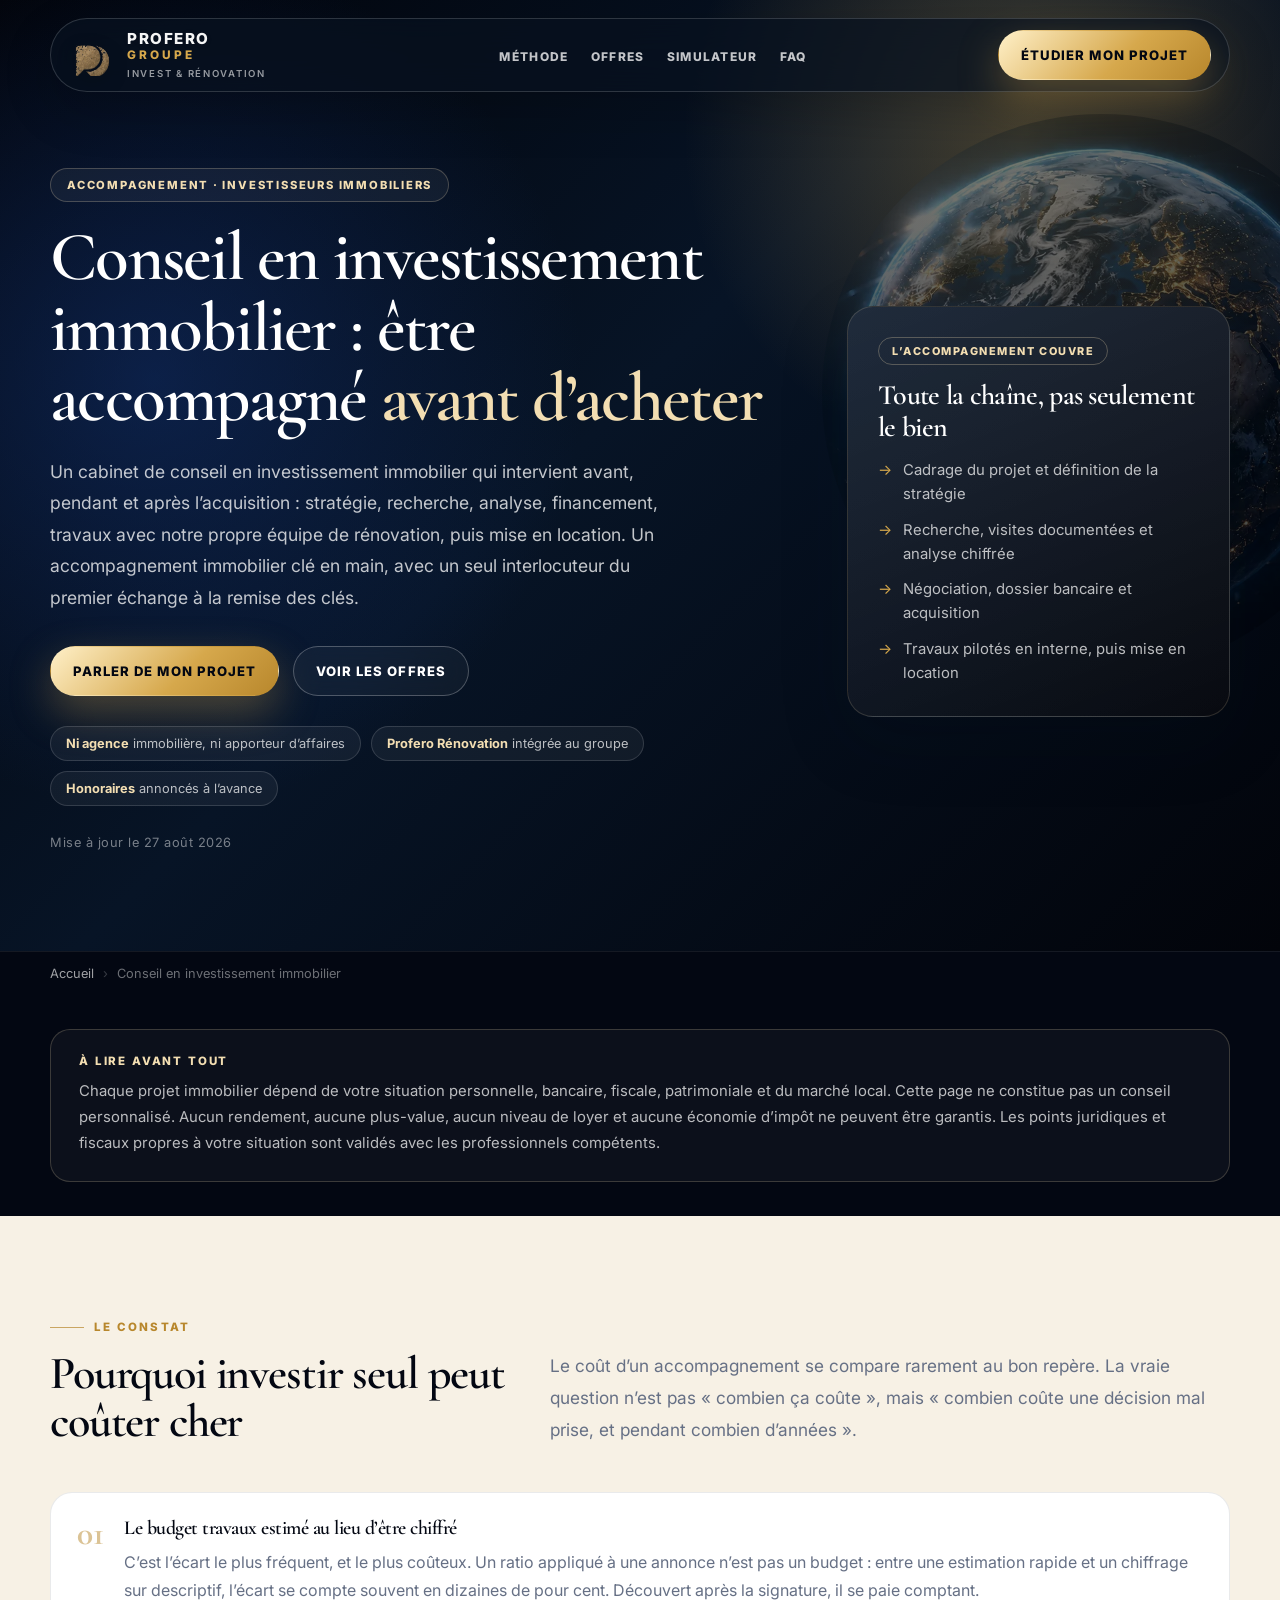
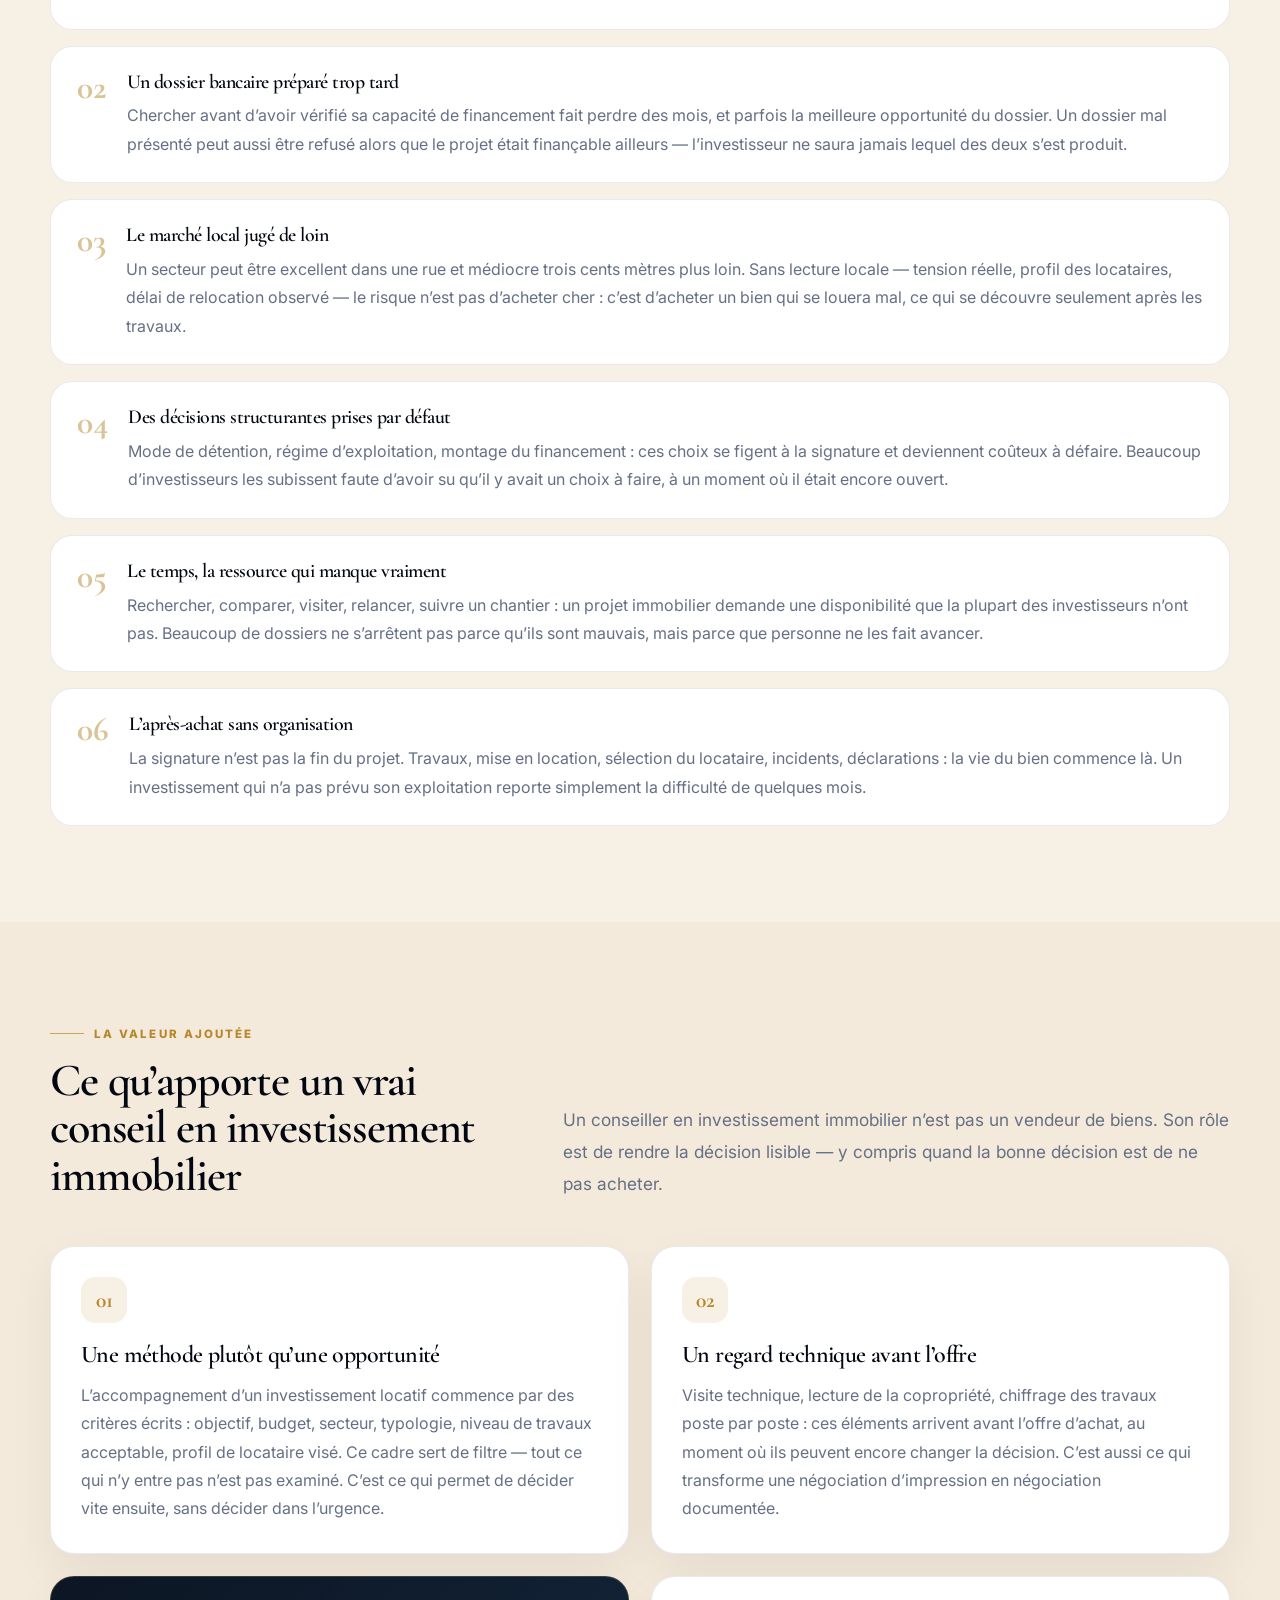
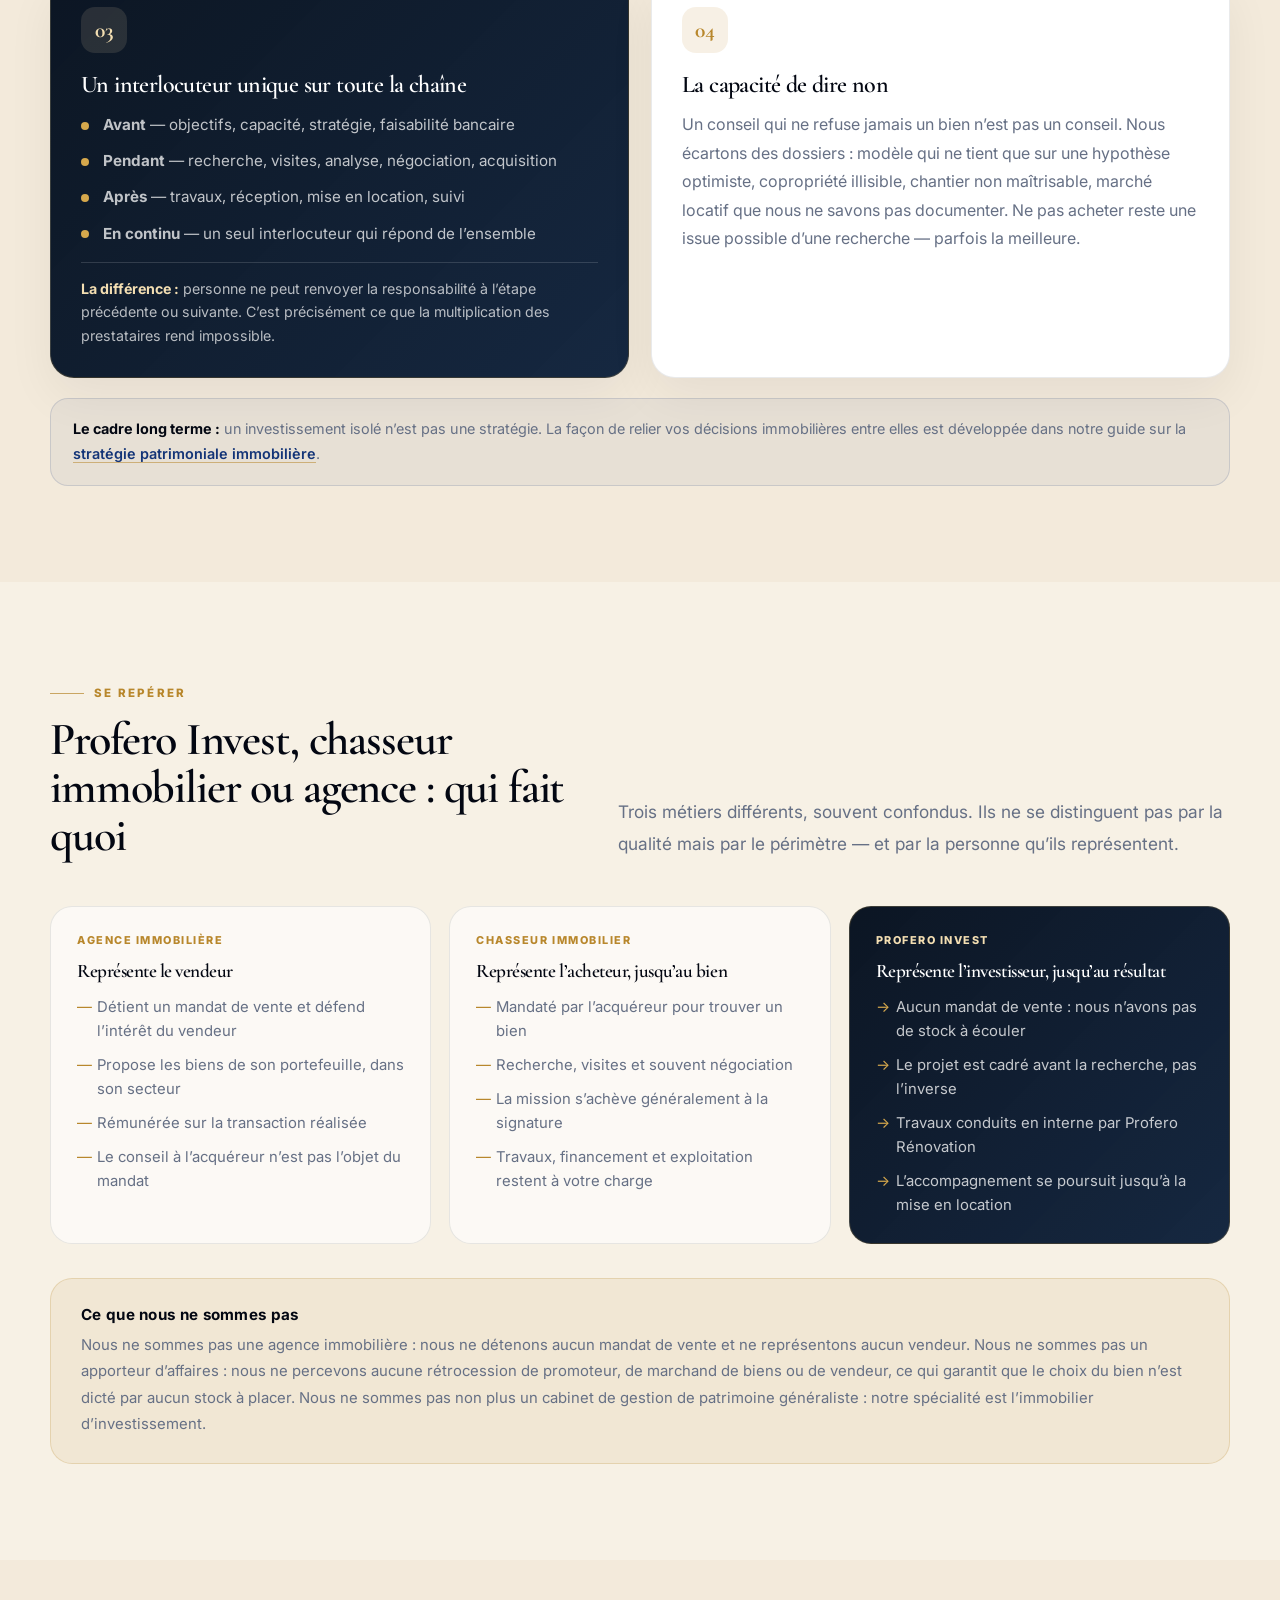
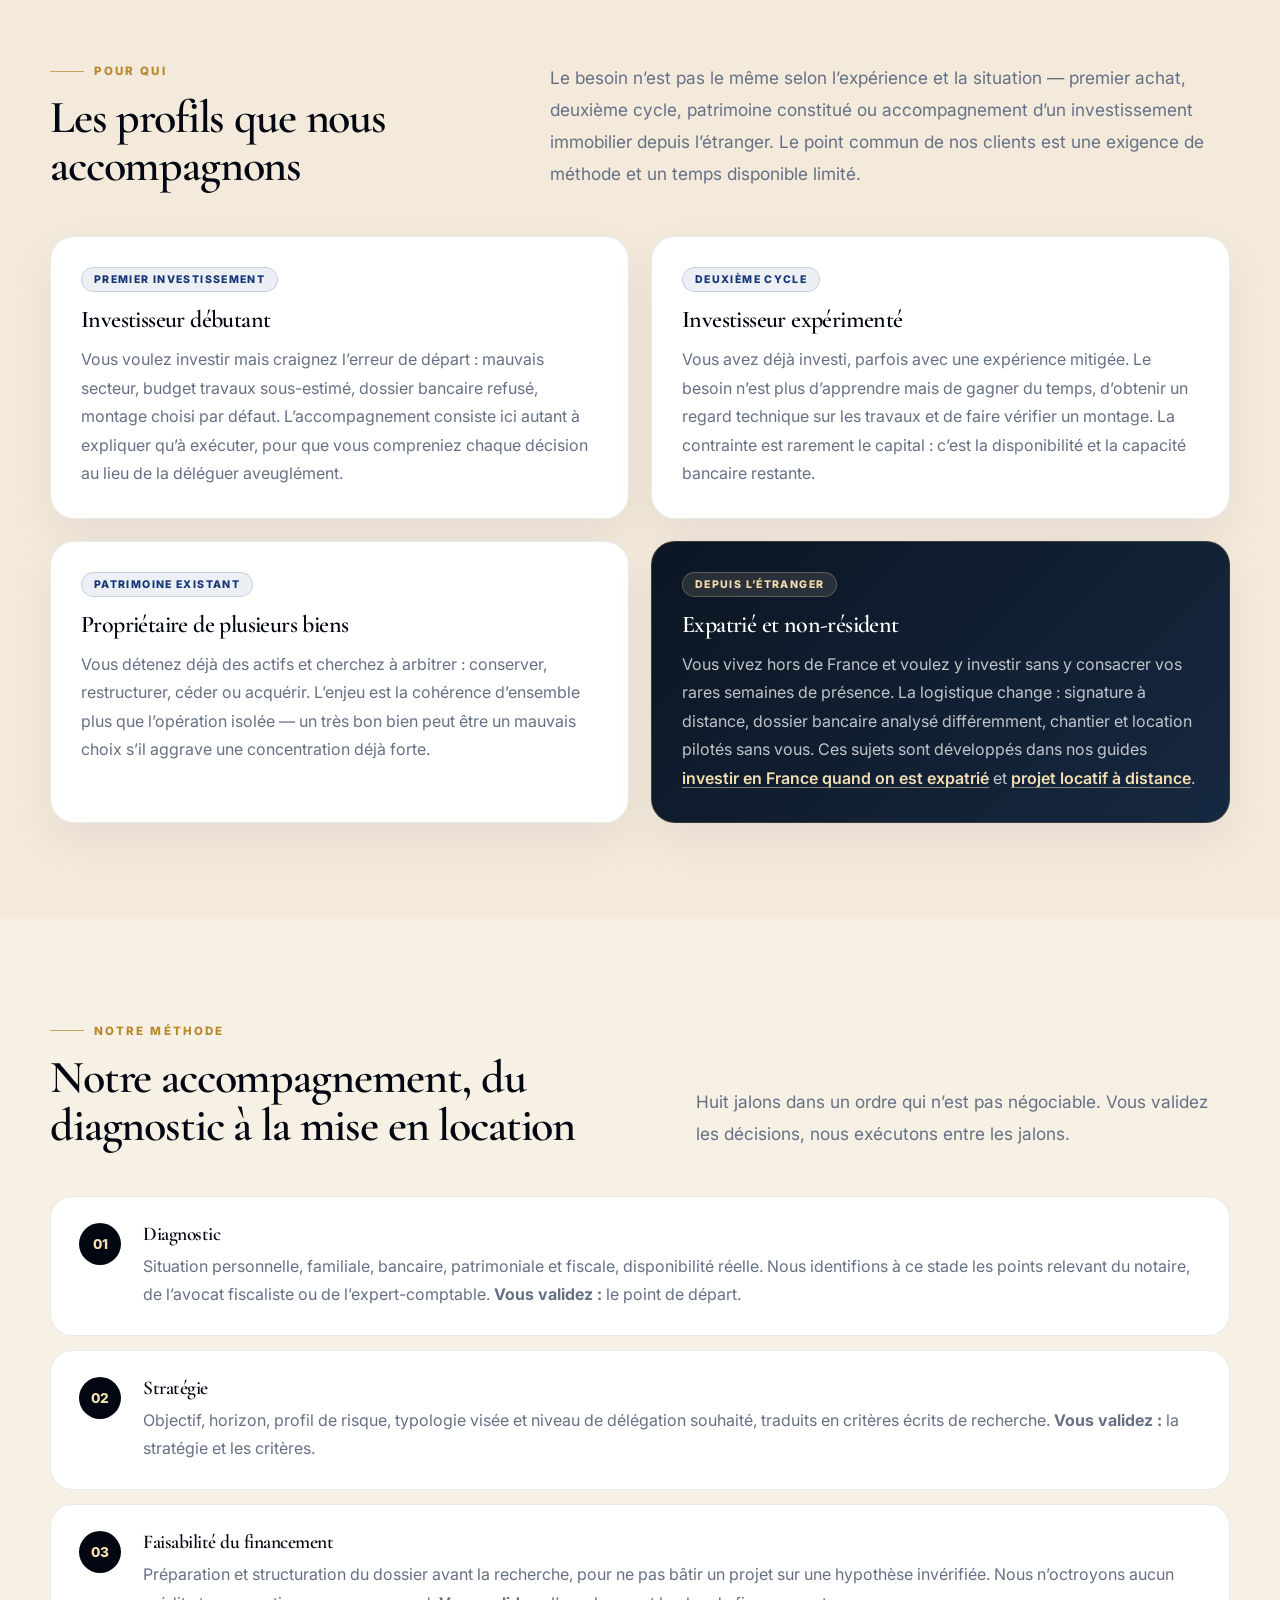
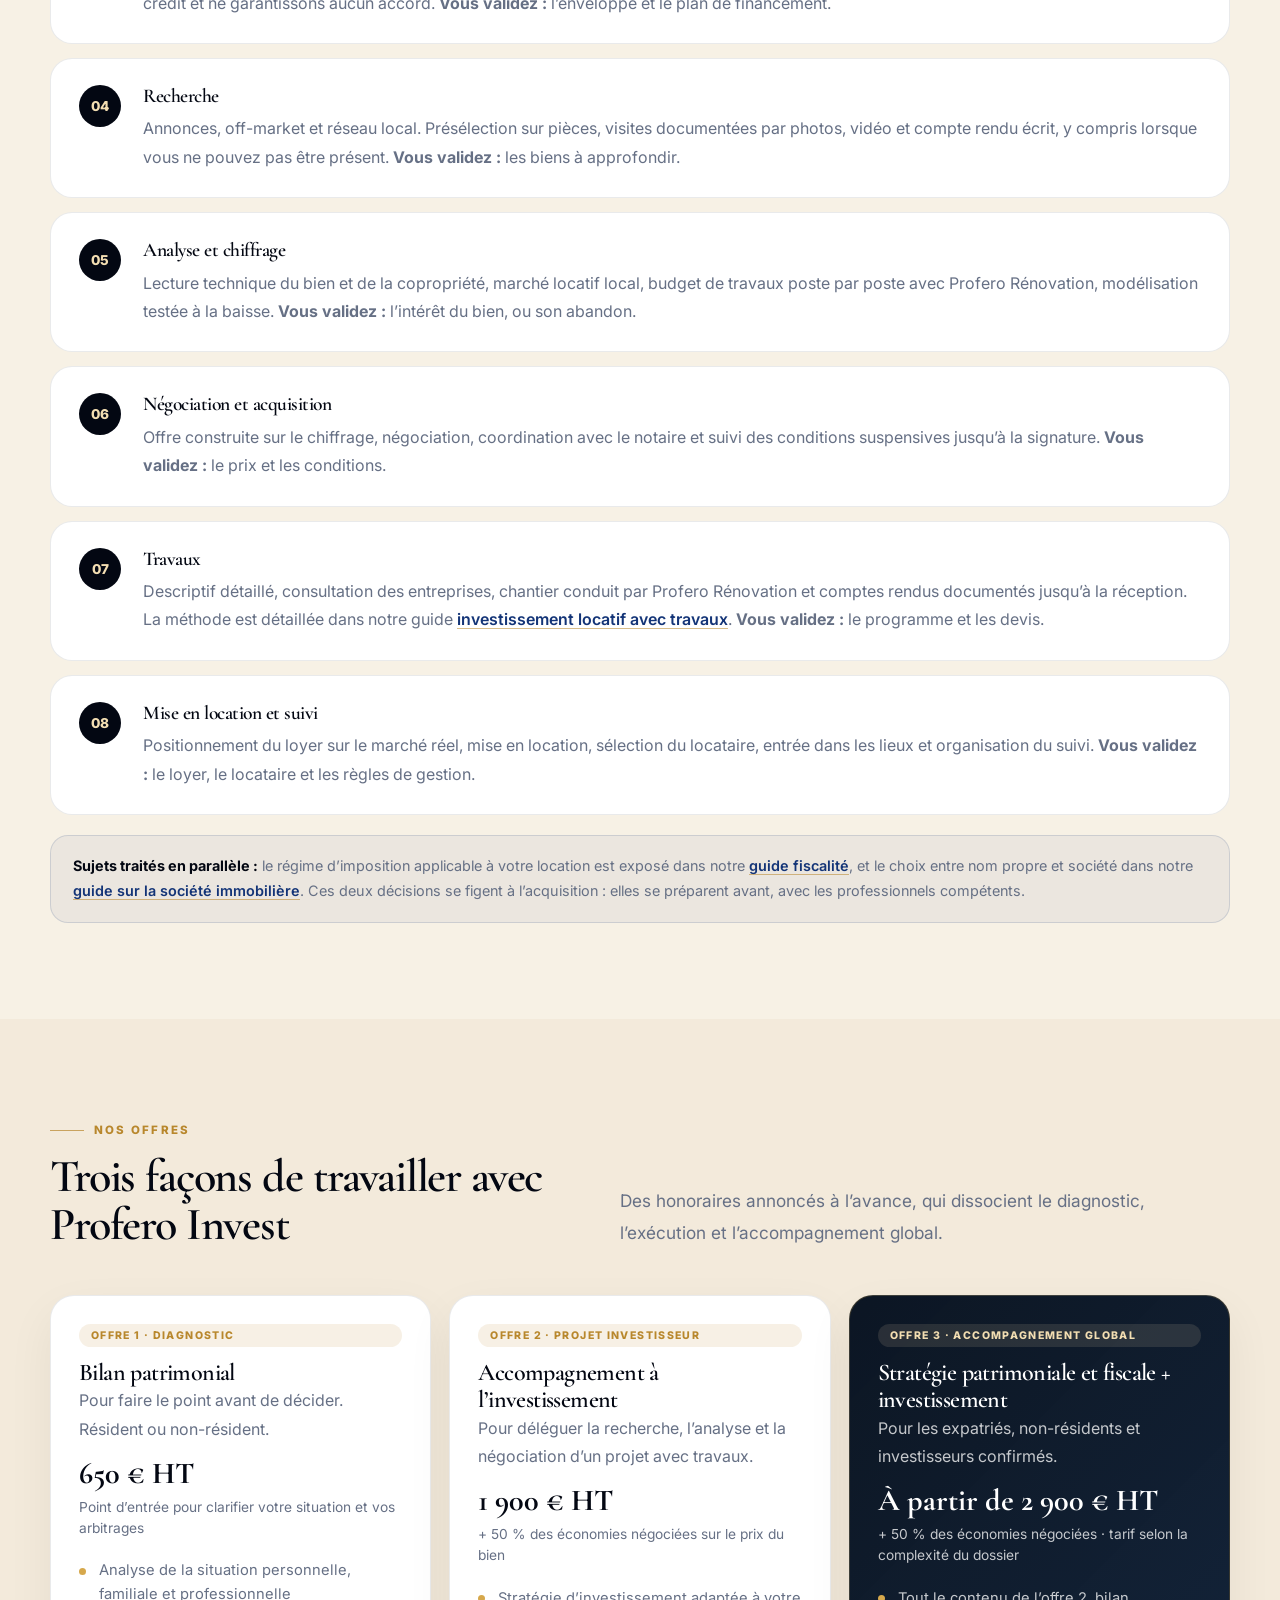
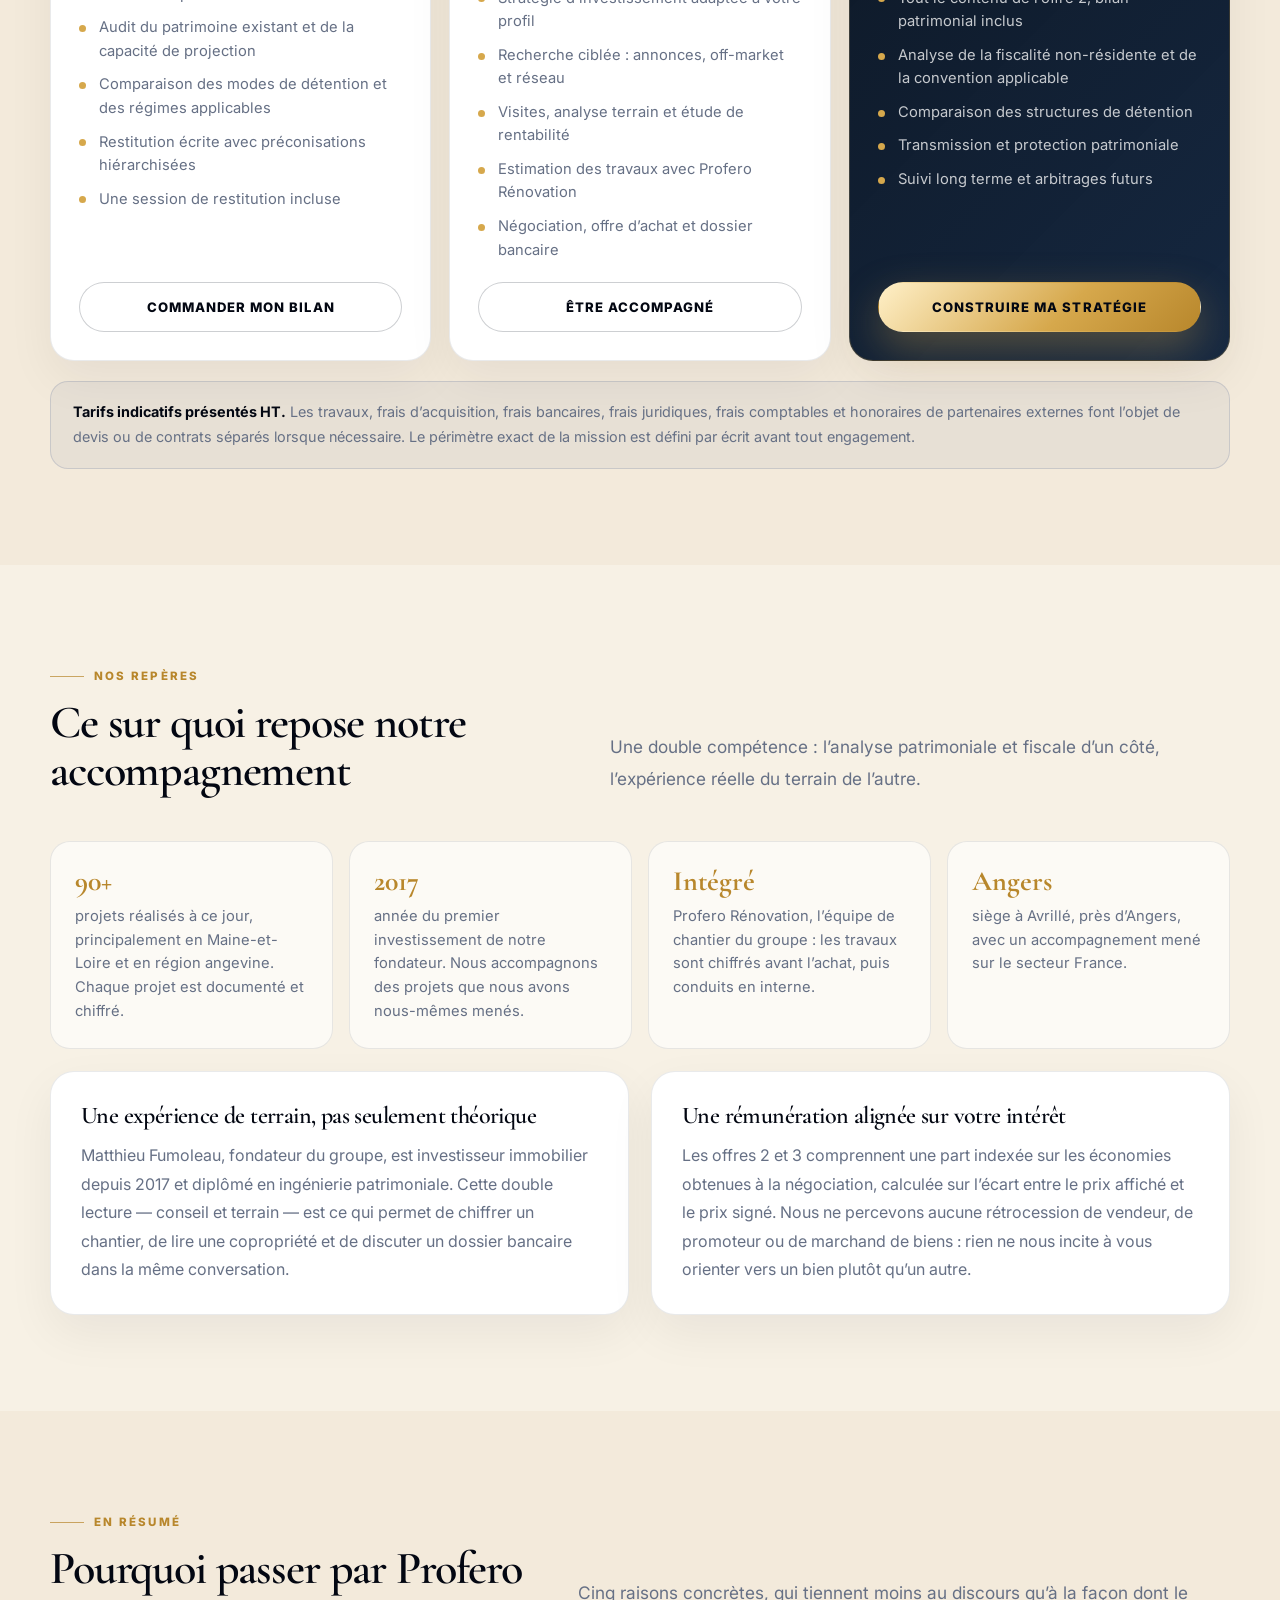
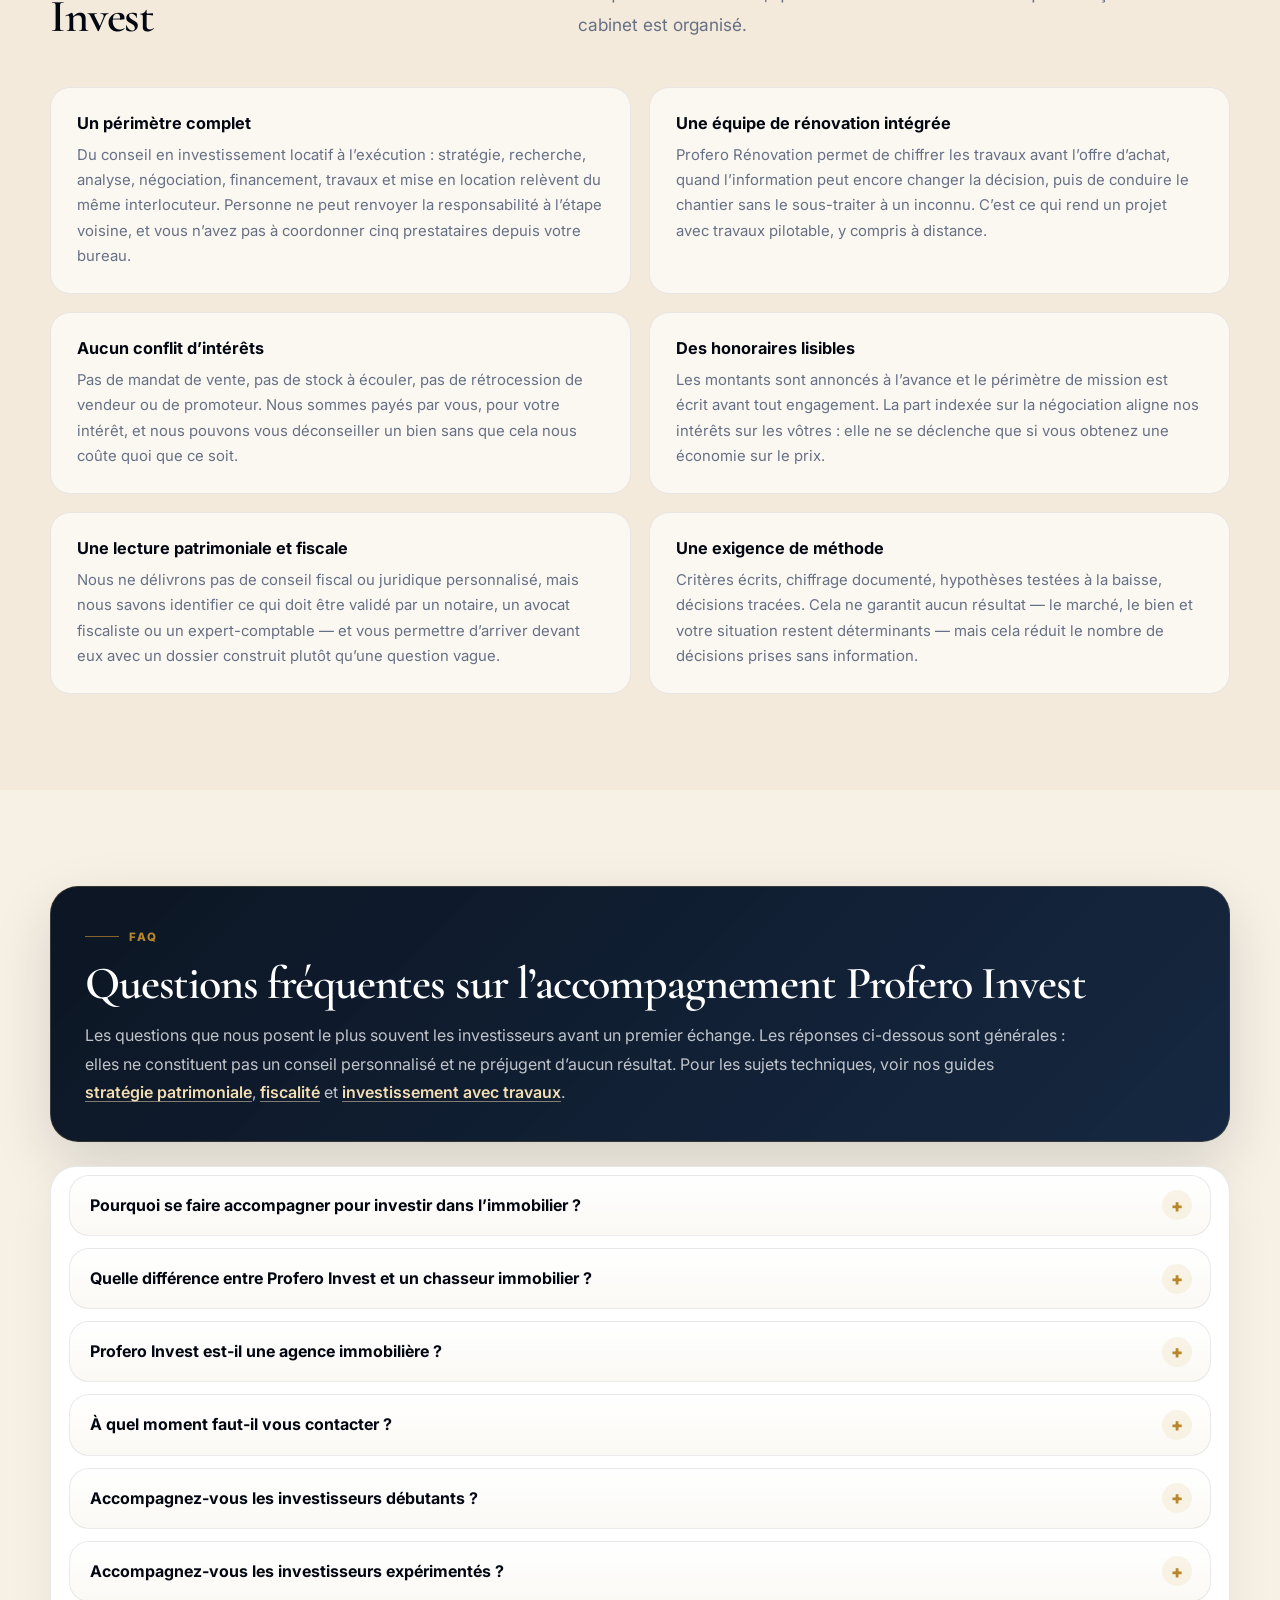
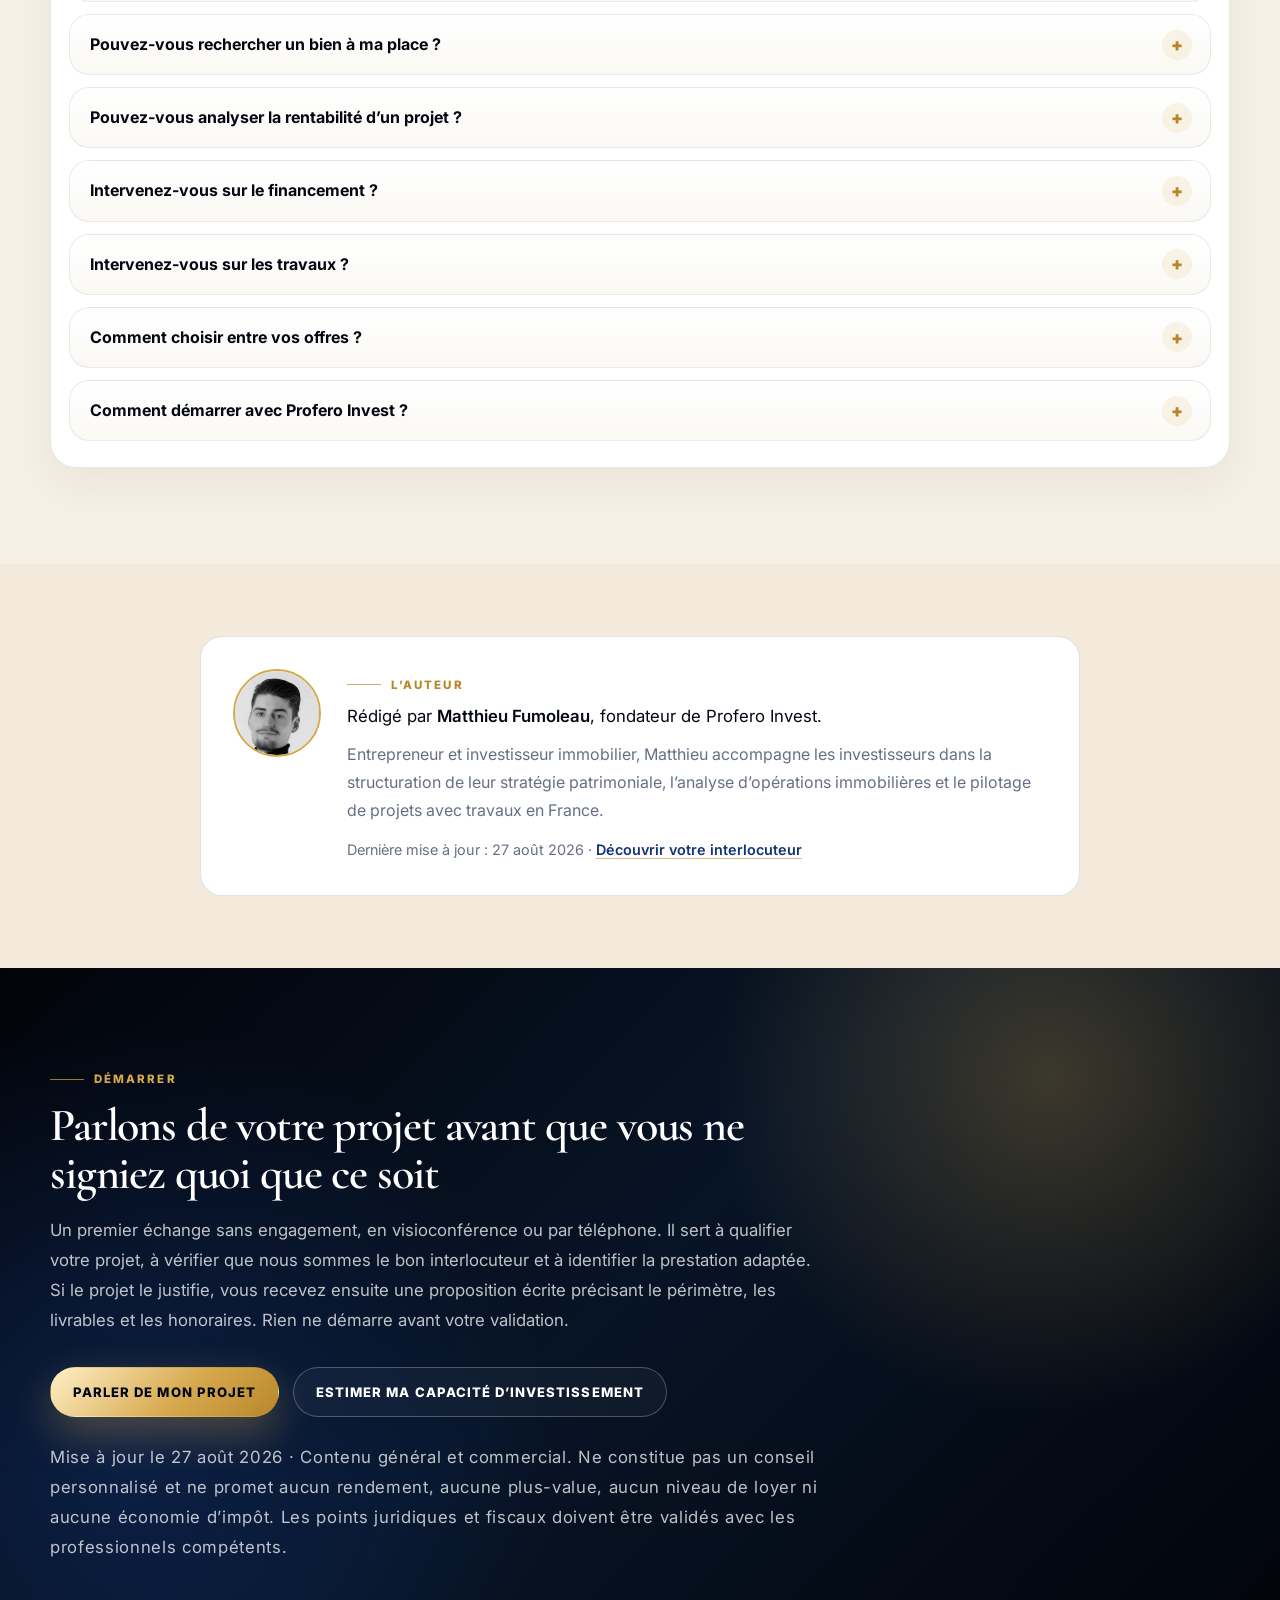
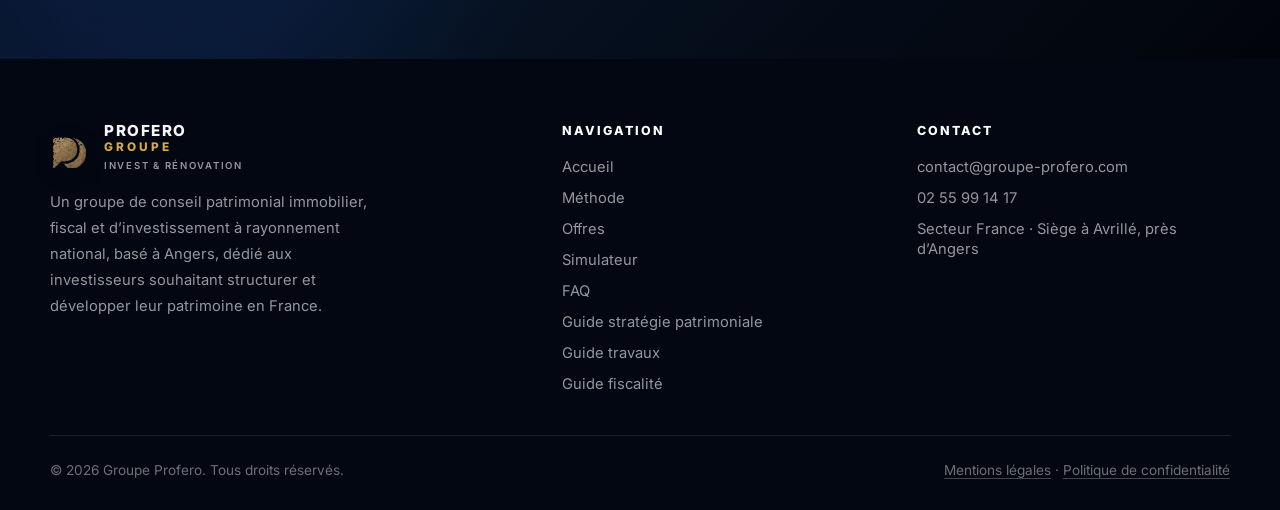
==== commit 78fc6deb: "Renforcement crédibilité auteur sources et schema Co-Authored-By: Claude Opus 5.5 (1M context) <nore" ====
--- a/conseil-investissement-immobilier/index.html
+++ b/conseil-investissement-immobilier/index.html
@@ -2,8 +2,8 @@
 <html lang="fr"><head>
 <meta charset="utf-8"/>
 <meta content="width=device-width, initial-scale=1.0" name="viewport"/>
-<title>Conseil investissement immobilier | Accompagnement Profero Invest</title>
-<meta name="description" content="Profero Invest accompagne votre projet immobilier en France : stratégie, recherche, analyse, financement, travaux, fiscalité et suivi jusqu’à la mise en location"/>
+<title>Conseil investissement immobilier | Profero Invest</title>
+<meta name="description" content="Conseil en investissement immobilier en France : stratégie, recherche, analyse, financement, travaux et suivi jusqu’à la mise en location de votre bien."/>
 
 <link rel="canonical" href="https://www.groupe-profero.com/conseil-investissement-immobilier/"/>
 <meta content="index, follow, max-image-preview:large, max-snippet:-1" name="robots"/>
@@ -13,8 +13,8 @@
 <meta content="#030712" name="theme-color"/>
 
 <!-- Open Graph -->
-<meta property="og:title" content="Conseil investissement immobilier | Accompagnement Profero Invest"/>
-<meta property="og:description" content="Profero Invest accompagne votre projet immobilier en France : stratégie, recherche, analyse, financement, travaux, fiscalité et suivi jusqu’à la mise en location"/>
+<meta property="og:title" content="Conseil investissement immobilier | Profero Invest"/>
+<meta property="og:description" content="Conseil en investissement immobilier en France : stratégie, recherche, analyse, financement, travaux et suivi jusqu’à la mise en location de votre bien."/>
 <meta property="og:url" content="https://www.groupe-profero.com/conseil-investissement-immobilier/"/>
 <meta property="og:type" content="website"/>
 <meta property="og:locale" content="fr_FR"/>
@@ -27,8 +27,8 @@
 
 <!-- Twitter Card -->
 <meta name="twitter:card" content="summary_large_image"/>
-<meta name="twitter:title" content="Conseil investissement immobilier | Accompagnement Profero Invest"/>
-<meta name="twitter:description" content="Profero Invest accompagne votre projet immobilier en France : stratégie, recherche, analyse, financement, travaux, fiscalité et suivi jusqu’à la mise en location"/>
+<meta name="twitter:title" content="Conseil investissement immobilier | Profero Invest"/>
+<meta name="twitter:description" content="Conseil en investissement immobilier en France : stratégie, recherche, analyse, financement, travaux et suivi jusqu’à la mise en location de votre bien."/>
 <meta name="twitter:image" content="https://www.groupe-profero.com/og-image.jpg"/>
 <meta name="twitter:image:alt" content="Profero Invest — accompagnement des investisseurs immobiliers en France"/>
 
@@ -800,7 +800,38 @@
     @media (max-width: 560px) {
       .proofs { grid-template-columns: 1fr; }
     }
+  
+    /* Bloc auteur et sources officielles */
+    .author-section { padding: 72px 0; }
+    .author-card, .sources-card {
+      max-width: 880px; margin: 0 auto; background: var(--white);
+      border: 1px solid var(--line); border-radius: var(--radius); padding: 32px;
+    }
+    .author-card { display: grid; grid-template-columns: 88px 1fr; gap: 26px; align-items: start; }
+    .author-photo { width: 88px; height: 88px; border-radius: 50%; object-fit: cover; object-position: center 18%; border: 2px solid var(--gold-500); }
+    .author-body .eyebrow { margin-bottom: 10px; }
+    .author-name { color: var(--navy-950); font-size: 1.05rem; margin-bottom: 8px; }
+    .author-name strong { font-weight: 600; }
+    .author-meta { font-size: .9rem; margin-top: 12px; }
+    .sources-card { margin-top: 20px; }
+    .sources-title { color: var(--navy-950); font-weight: 600; margin-bottom: 6px; }
+    .sources-intro { font-size: .95rem; margin-bottom: 14px; }
+    .sources-list { list-style: none; display: grid; gap: 10px; }
+    .sources-list li { line-height: 1.55; color: var(--muted); font-size: .95rem; padding-left: 18px; position: relative; overflow-wrap: anywhere; }
+    .sources-list li::before { content: ""; position: absolute; left: 0; top: .62em; width: 7px; height: 7px; border-radius: 50%; background: var(--gold-500); }
+    .sources-list a { color: var(--navy-950); text-decoration: underline; text-decoration-color: var(--gold-500); text-underline-offset: 3px; }
+    .sources-list a:hover { color: var(--gold-600); }
+    .sources-list span { font-size: .85rem; }
+    @media (max-width: 720px) {
+      .author-section { padding: 52px 0; }
+      .author-card, .sources-card { padding: 24px 20px; }
+      .author-card { grid-template-columns: 1fr; gap: 16px; }
+      .author-photo { width: 72px; height: 72px; }
+    }
   </style>
+<link rel="stylesheet" href="/assets/css/motion.css"/>
+
+<noscript><style>.reveal{opacity:1!important;transform:translateY(0)!important}</style></noscript>
 <!-- Schema.org : WebPage + BreadcrumbList + FAQPage -->
 <script type="application/ld+json">
 {
@@ -810,8 +841,8 @@
       "@type": "WebPage",
       "@id": "https://www.groupe-profero.com/conseil-investissement-immobilier/#webpage",
       "url": "https://www.groupe-profero.com/conseil-investissement-immobilier/",
-      "name": "Conseil investissement immobilier | Accompagnement Profero Invest",
-      "description": "Profero Invest accompagne votre projet immobilier en France : stratégie, recherche, analyse, financement, travaux, fiscalité et suivi jusqu’à la mise en location",
+      "name": "Conseil investissement immobilier | Profero Invest",
+      "description": "Conseil en investissement immobilier en France : stratégie, recherche, analyse, financement, travaux et suivi jusqu’à la mise en location de votre bien.",
       "inLanguage": "fr-FR",
       "dateModified": "2026-08-27",
       "isPartOf": {
@@ -825,10 +856,7 @@
         "name": "Conseil et accompagnement en investissement immobilier"
       },
       "publisher": {
-        "@type": "Organization",
-        "@id": "https://www.groupe-profero.com/#organization",
-        "name": "Profero Invest",
-        "url": "https://www.groupe-profero.com/"
+        "@id": "https://www.groupe-profero.com/#organization"
       },
       "breadcrumb": {
         "@id": "https://www.groupe-profero.com/conseil-investissement-immobilier/#breadcrumb"
@@ -836,6 +864,90 @@
       "primaryImageOfPage": {
         "@type": "ImageObject",
         "url": "https://www.groupe-profero.com/og-image.jpg"
+      },
+      "author": {
+        "@id": "https://www.groupe-profero.com/#matthieu-fumoleau"
+      }
+    },
+    {
+      "@type": "Organization",
+      "@id": "https://www.groupe-profero.com/#organization",
+      "name": "Profero Invest",
+      "alternateName": "Groupe Profero",
+      "url": "https://www.groupe-profero.com/",
+      "description": "Profero Invest accompagne les investisseurs, expatriés et non-résidents dans leurs projets immobiliers en France : fiscalité, SCI, financement, travaux et stratégie patrimoniale.",
+      "logo": {
+        "@type": "ImageObject",
+        "@id": "https://www.groupe-profero.com/#logo",
+        "url": "https://www.groupe-profero.com/assets/images/apple-touch-icon.png",
+        "width": 180,
+        "height": 180,
+        "caption": "Profero Invest"
+      },
+      "image": {
+        "@id": "https://www.groupe-profero.com/#logo"
+      },
+      "email": "contact@groupe-profero.com",
+      "telephone": "+33255991417",
+      "address": {
+        "@type": "PostalAddress",
+        "streetAddress": "12 rue Paul Langevin",
+        "postalCode": "49240",
+        "addressLocality": "Avrillé",
+        "addressRegion": "Pays de la Loire",
+        "addressCountry": "FR"
+      },
+      "foundingDate": "2017",
+      "areaServed": {
+        "@type": "Country",
+        "name": "France"
+      },
+      "identifier": {
+        "@type": "PropertyValue",
+        "name": "SIRET",
+        "value": "991 437 229 00016"
+      },
+      "founder": {
+        "@id": "https://www.groupe-profero.com/#matthieu-fumoleau"
+      },
+      "contactPoint": {
+        "@type": "ContactPoint",
+        "contactType": "customer service",
+        "telephone": "+33255991417",
+        "email": "contact@groupe-profero.com",
+        "areaServed": "FR",
+        "availableLanguage": [
+          "fr"
+        ]
+      },
+      "sameAs": [
+        "https://www.groupe-profero.com/"
+      ]
+    },
+    {
+      "@type": "Person",
+      "@id": "https://www.groupe-profero.com/#matthieu-fumoleau",
+      "name": "Matthieu Fumoleau",
+      "jobTitle": "Fondateur de Profero Invest",
+      "description": "Fondateur de Profero Invest, entrepreneur et investisseur immobilier",
+      "url": "https://www.groupe-profero.com/",
+      "worksFor": {
+        "@id": "https://www.groupe-profero.com/#organization"
+      }
+    },
+    {
+      "@type": "Service",
+      "@id": "https://www.groupe-profero.com/conseil-investissement-immobilier/#service",
+      "name": "Conseil et accompagnement en investissement immobilier",
+      "serviceType": "Conseil en investissement immobilier",
+      "description": "Accompagnement d’un projet d’investissement immobilier en France avant, pendant et après l’acquisition : stratégie, recherche, analyse, financement, travaux pilotés en interne et mise en location, avec un interlocuteur unique.",
+      "url": "https://www.groupe-profero.com/conseil-investissement-immobilier/",
+      "provider": {
+        "@id": "https://www.groupe-profero.com/#organization"
+      },
+      "areaServed": {
+        "@type": "Country",
+        "name": "France"
       }
     },
     {
@@ -972,7 +1084,7 @@
 <nav aria-label="Navigation principale" class="nav">
 <div class="nav-inner">
 <a aria-label="Accueil Groupe Profero" class="brand" href="/">
-<img alt="Profero Groupe — Invest &amp; Rénovation" class="logo-img" src="/assets/images/profero-emblem.webp" width="140" height="156" fetchpriority="high"/>
+<img alt="Groupe Profero — Invest &amp; Rénovation" class="logo-img" src="/assets/images/profero-emblem.webp" width="140" height="156" fetchpriority="high"/>
 <div class="brand-text"><strong>PROFERO</strong><em>GROUPE</em><span>Invest &amp; Rénovation</span></div>
 </a>
 <ul class="nav-links">
@@ -1518,6 +1630,21 @@
 </div>
 </section>
 
+<!-- AUTEUR -->
+<section class="section alt author-section" id="auteur" aria-label="Auteur">
+<div class="container">
+<div class="author-card reveal">
+<img class="author-photo" src="/assets/images/matthieu-fumoleau-portrait.webp" alt="Portrait de Matthieu Fumoleau, fondateur de Profero Invest" width="88" height="88" loading="lazy" decoding="async"/>
+<div class="author-body">
+<div class="eyebrow">L’auteur</div>
+<p class="author-name">Rédigé par <strong>Matthieu Fumoleau</strong>, fondateur de Profero Invest.</p>
+<p>Entrepreneur et investisseur immobilier, Matthieu accompagne les investisseurs dans la structuration de leur stratégie patrimoniale, l’analyse d’opérations immobilières et le pilotage de projets avec travaux en France.</p>
+<p class="author-meta">Dernière mise à jour : <time datetime="2026-08-27">27 août 2026</time> · <a class="ilink" href="/#equipe">Découvrir votre interlocuteur</a></p>
+</div>
+</div>
+</div>
+</section>
+
 <!-- 11. CTA FINAL -->
 <section class="cta-final" id="demarrer">
 <div class="container">
@@ -1543,7 +1670,7 @@
 <div class="container footer-grid">
 <div>
 <a class="brand" href="/">
-<img alt="Profero Groupe — Invest &amp; Rénovation" class="logo-img" src="/assets/images/profero-emblem.webp" width="140" height="156" loading="lazy" decoding="async"/>
+<img alt="Groupe Profero — Invest &amp; Rénovation" class="logo-img" src="/assets/images/profero-emblem.webp" width="140" height="156" loading="lazy" decoding="async"/>
 <div class="brand-text"><strong>PROFERO</strong><em>GROUPE</em><span>Invest &amp; Rénovation</span></div>
 </a>
 <p>Un groupe de conseil patrimonial immobilier, fiscal et d’investissement à rayonnement national, basé à Angers, dédié aux investisseurs souhaitant structurer et développer leur patrimoine en France.</p>
--- a/assets/css/motion.css
+++ b/assets/css/motion.css
@@ -0,0 +1,262 @@
+/* ==========================================================
+   PROFERO — MOTION DESIGN (feuille partagée)
+   Chargée par index.html et les 7 pages satellites SEO,
+   APRÈS le <style> principal de chaque page : les règles
+   ci-dessous doivent pouvoir compléter les styles de base.
+
+   Principes : transform / opacity uniquement, aucune
+   librairie, aucune animation de propriété qui déclenche
+   un reflow, aucun effet au tap sur mobile.
+
+   Les sélecteurs de cartes et de grilles diffèrent entre la
+   home et les satellites ; ils sont réunis ici sans conflit
+   (aucune page ne possède les classes de l'autre, hormis
+   .faq-category et .faq-answer, traitées de façon identique).
+   ========================================================== */
+
+
+/* ----------------------------------------------------------
+   1. Révélation au scroll — courbe plus courte, plus tenue
+   L'état de base (.reveal / .reveal.visible) reste défini
+   dans chaque page ; on n'ajuste ici que le timing.
+   ---------------------------------------------------------- */
+.reveal {
+  transition: opacity .6s cubic-bezier(.22,.61,.36,1),
+              transform .6s cubic-bezier(.22,.61,.36,1);
+}
+
+
+/* ----------------------------------------------------------
+   2. Stagger léger — 80 ms entre cartes d'un même groupe,
+   plafonné à 320 ms pour ne jamais retarder la lecture.
+   ---------------------------------------------------------- */
+
+/* Home */
+.offers-grid > .reveal:nth-child(2),
+.offers-grid-three > .reveal:nth-child(2),
+.audience-grid > .reveal:nth-child(2),
+.resources > .reveal:nth-child(2),
+.entity-grid > .reveal:nth-child(2),
+.sci-cards > .reveal:nth-child(2),
+.expat-grid > .reveal:nth-child(2),
+.reno-advantage-grid > .reveal:nth-child(2),
+.faq-categories > .reveal:nth-child(2),
+/* Satellites */
+.grid-2 > .reveal:nth-child(2),
+.grid-3 > .reveal:nth-child(2),
+.qlist > .reveal:nth-child(2),
+.steps > .reveal:nth-child(2),
+.mistakes > .reveal:nth-child(2) { transition-delay: 80ms; }
+
+.offers-grid > .reveal:nth-child(3),
+.offers-grid-three > .reveal:nth-child(3),
+.audience-grid > .reveal:nth-child(3),
+.resources > .reveal:nth-child(3),
+.entity-grid > .reveal:nth-child(3),
+.sci-cards > .reveal:nth-child(3),
+.expat-grid > .reveal:nth-child(3),
+.reno-advantage-grid > .reveal:nth-child(3),
+.faq-categories > .reveal:nth-child(3),
+.grid-3 > .reveal:nth-child(3),
+.qlist > .reveal:nth-child(3),
+.steps > .reveal:nth-child(3),
+.mistakes > .reveal:nth-child(3) { transition-delay: 160ms; }
+
+.audience-grid > .reveal:nth-child(4),
+.resources > .reveal:nth-child(4),
+.reno-advantage-grid > .reveal:nth-child(4),
+.faq-categories > .reveal:nth-child(4),
+.qlist > .reveal:nth-child(4),
+.steps > .reveal:nth-child(4),
+.mistakes > .reveal:nth-child(4) { transition-delay: 240ms; }
+
+.audience-grid > .reveal:nth-child(n+5),
+.resources > .reveal:nth-child(n+5),
+.reno-advantage-grid > .reveal:nth-child(n+5),
+.faq-categories > .reveal:nth-child(n+5),
+.qlist > .reveal:nth-child(n+5),
+.steps > .reveal:nth-child(n+5),
+.mistakes > .reveal:nth-child(n+5) { transition-delay: 320ms; }
+
+
+/* ----------------------------------------------------------
+   3. Cartes — survol souris uniquement, jamais au tap.
+   Sur la home, .entity / .audience-card / .chrono-card
+   avaient déjà leur lift : on ne leur ajoute que le liseré
+   doré de la charte.
+   ---------------------------------------------------------- */
+
+/* Home */
+.offer,
+.resource,
+.mini-case,
+.sci-card,
+.expat-card,
+.reno-advantage-card,
+.scope-note,
+/* Satellites */
+.card,
+.step,
+.qitem,
+.mistake {
+  transition: transform .25s cubic-bezier(.22,.61,.36,1),
+              box-shadow .25s ease,
+              border-color .25s ease;
+}
+.audience-card { transition-property: transform, box-shadow, border-color; }
+
+@media (hover: hover) and (pointer: fine) {
+
+  /* --- Home : cartes claires --- */
+  .offer:not(.featured):hover,
+  .mini-case:hover,
+  .reno-advantage-card:hover,
+  .scope-note:hover {
+    transform: translateY(-4px);
+    border-color: rgba(201,146,45,.34);
+    box-shadow: 0 26px 60px rgba(15,23,42,.11);
+  }
+  .audience-card:hover { border-color: rgba(201,146,45,.30); }
+
+  /* L'offre mise en avant porte déjà un translateY(-12px)
+     statique : on ne touche pas à son transform, seulement
+     à la lumière et au liseré. */
+  .offer.featured:hover {
+    border-color: rgba(217,170,85,.68);
+    box-shadow: 0 30px 70px rgba(0,0,0,.34);
+  }
+
+  /* --- Home : cartes sur fond bleu nuit --- */
+  .resource:hover,
+  .sci-card:hover,
+  .expat-card:hover {
+    transform: translateY(-4px);
+    border-color: rgba(214,168,76,.42);
+    box-shadow: 0 26px 60px rgba(0,0,0,.28);
+  }
+
+  /* --- Satellites --- */
+  .card:hover,
+  .step:hover,
+  .mistake:hover {
+    transform: translateY(-4px);
+    border-color: rgba(201,146,45,.34);
+    box-shadow: 0 26px 60px rgba(15,23,42,.11);
+  }
+  .qitem:hover {
+    transform: translateY(-3px);
+    border-color: rgba(201,146,45,.28);
+    box-shadow: 0 18px 44px rgba(15,23,42,.08);
+  }
+  /* variante sur fond bleu nuit : on garde une ombre sombre */
+  .card.dark:hover {
+    border-color: rgba(214,168,76,.42);
+    box-shadow: 0 26px 60px rgba(0,0,0,.30);
+  }
+}
+
+
+/* ----------------------------------------------------------
+   4. Boutons — le lift existait déjà dans chaque page ;
+   on ajoute le halo doré, l'appui et le focus visible.
+   ---------------------------------------------------------- */
+@media (hover: hover) and (pointer: fine) {
+  .btn-outline-light:hover { box-shadow: 0 14px 34px rgba(214,168,76,.18); }
+  .btn-outline-dark:hover  { box-shadow: 0 14px 32px rgba(15,23,42,.10); }
+  .btn-dark:hover          { box-shadow: 0 16px 38px rgba(7,17,31,.28); }
+}
+.btn:active { transform: translateY(0) scale(.985); }
+.btn:focus-visible {
+  outline: none;
+  box-shadow: 0 0 0 3px rgba(214,168,76,.50), 0 12px 30px rgba(15,23,42,.12);
+}
+
+
+/* ----------------------------------------------------------
+   5. FAQ — dépli plus fluide, <details>/<summary> natif
+   intact. On n'anime que le contenu, jamais la hauteur du
+   conteneur (aucun CLS).
+   ---------------------------------------------------------- */
+@keyframes faqAnswerIn {
+  from { opacity: 0; transform: translateY(-6px); }
+  to   { opacity: 1; transform: translateY(0); }
+}
+.faq-category details[open] > .faq-answer {
+  animation: faqAnswerIn .26s cubic-bezier(.22,.61,.36,1) both;
+}
+/* Grands thèmes en liste déroulante (home uniquement) */
+.faq-category-dropdown[open] > .faq-category-body {
+  animation: faqAnswerIn .3s cubic-bezier(.22,.61,.36,1) both;
+}
+.faq-category summary { transition: color .2s ease; }
+.faq-category summary::after {
+  transition: background .2s ease, transform .2s ease;
+}
+@media (hover: hover) and (pointer: fine) {
+  .faq-category summary:hover { color: var(--gold-600); }
+  .faq-category summary:hover::after {
+    background: rgba(214,168,76,.22);
+    transform: translateY(-50%) scale(1.08);
+  }
+  .faq-category-dropdown > summary.faq-category-summary:hover::after {
+    background: rgba(214,168,76,.24);
+    transform: translateY(-50%) scale(1.06);
+  }
+}
+
+
+/* ----------------------------------------------------------
+   6. Burger → croix
+   Les transitions étaient déjà déclarées sur .mobile-toggle
+   span dans chaque page, mais aucune règle ne les activait.
+   L'état vient de body.menu-open, posé par le JS existant :
+   aucune modification de script nécessaire.
+   ---------------------------------------------------------- */
+body.menu-open .mobile-toggle span:first-child {
+  transform: translateY(3px) rotate(45deg);
+}
+body.menu-open .mobile-toggle span:last-child {
+  transform: translateY(-3px) rotate(-45deg);
+}
+
+
+/* ----------------------------------------------------------
+   7. Mobile — amplitudes réduites et aucune boucle
+   décorative en tâche de fond. Le globe de la home empilait
+   8 animations infinies (dont background-position, non
+   compositée) : elles sont figées sous 720 px, sans
+   changement de rendu. Le desktop n'est pas touché.
+   ---------------------------------------------------------- */
+@media (max-width: 720px) {
+  /* amplitude réduite ; l'état révélé garde son translateY(0)
+     natif : passer à `none` supprimerait le bloc conteneur et
+     redimensionnerait les images en height:100% (photo fondateur). */
+  .reveal:not(.visible) { transform: translateY(14px); }
+
+  [class*="globe"],
+  .bubble-pulse,
+  .expat-floating-bubble,
+  .hero-relief-mark,
+  .hero-relief-orbit {
+    animation: none !important;
+    will-change: auto;
+  }
+}
+
+
+/* ----------------------------------------------------------
+   8. Préférence système « mouvement réduit »
+   Tout se fige, rien ne disparaît. Ce bloc reste en dernier :
+   il doit l'emporter sur tout ce qui précède.
+   ---------------------------------------------------------- */
+@media (prefers-reduced-motion: reduce) {
+  *, *::before, *::after {
+    animation-duration: .01ms !important;
+    animation-iteration-count: 1 !important;
+    animation-delay: 0ms !important;
+    transition-duration: .01ms !important;
+    transition-delay: 0ms !important;
+  }
+  html { scroll-behavior: auto !important; }
+  .reveal { opacity: 1 !important; transform: translateY(0) !important; }
+}
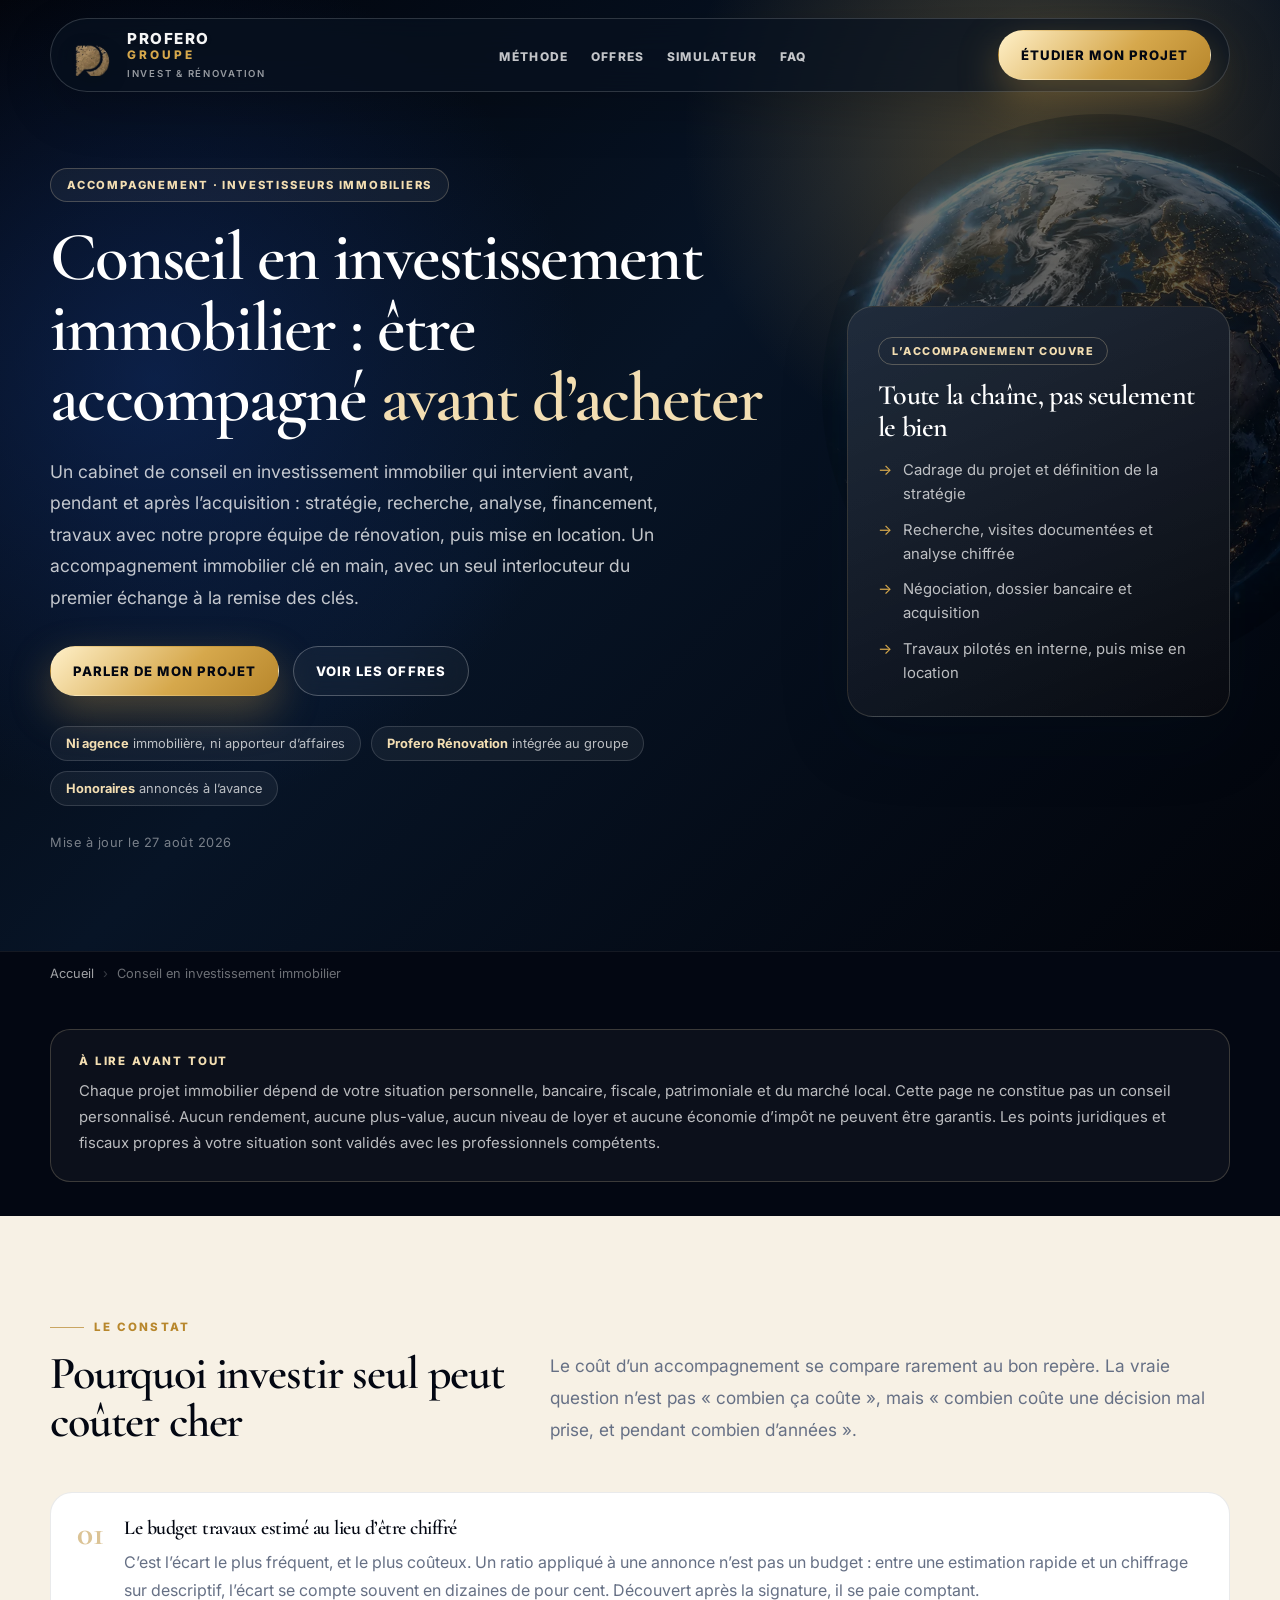
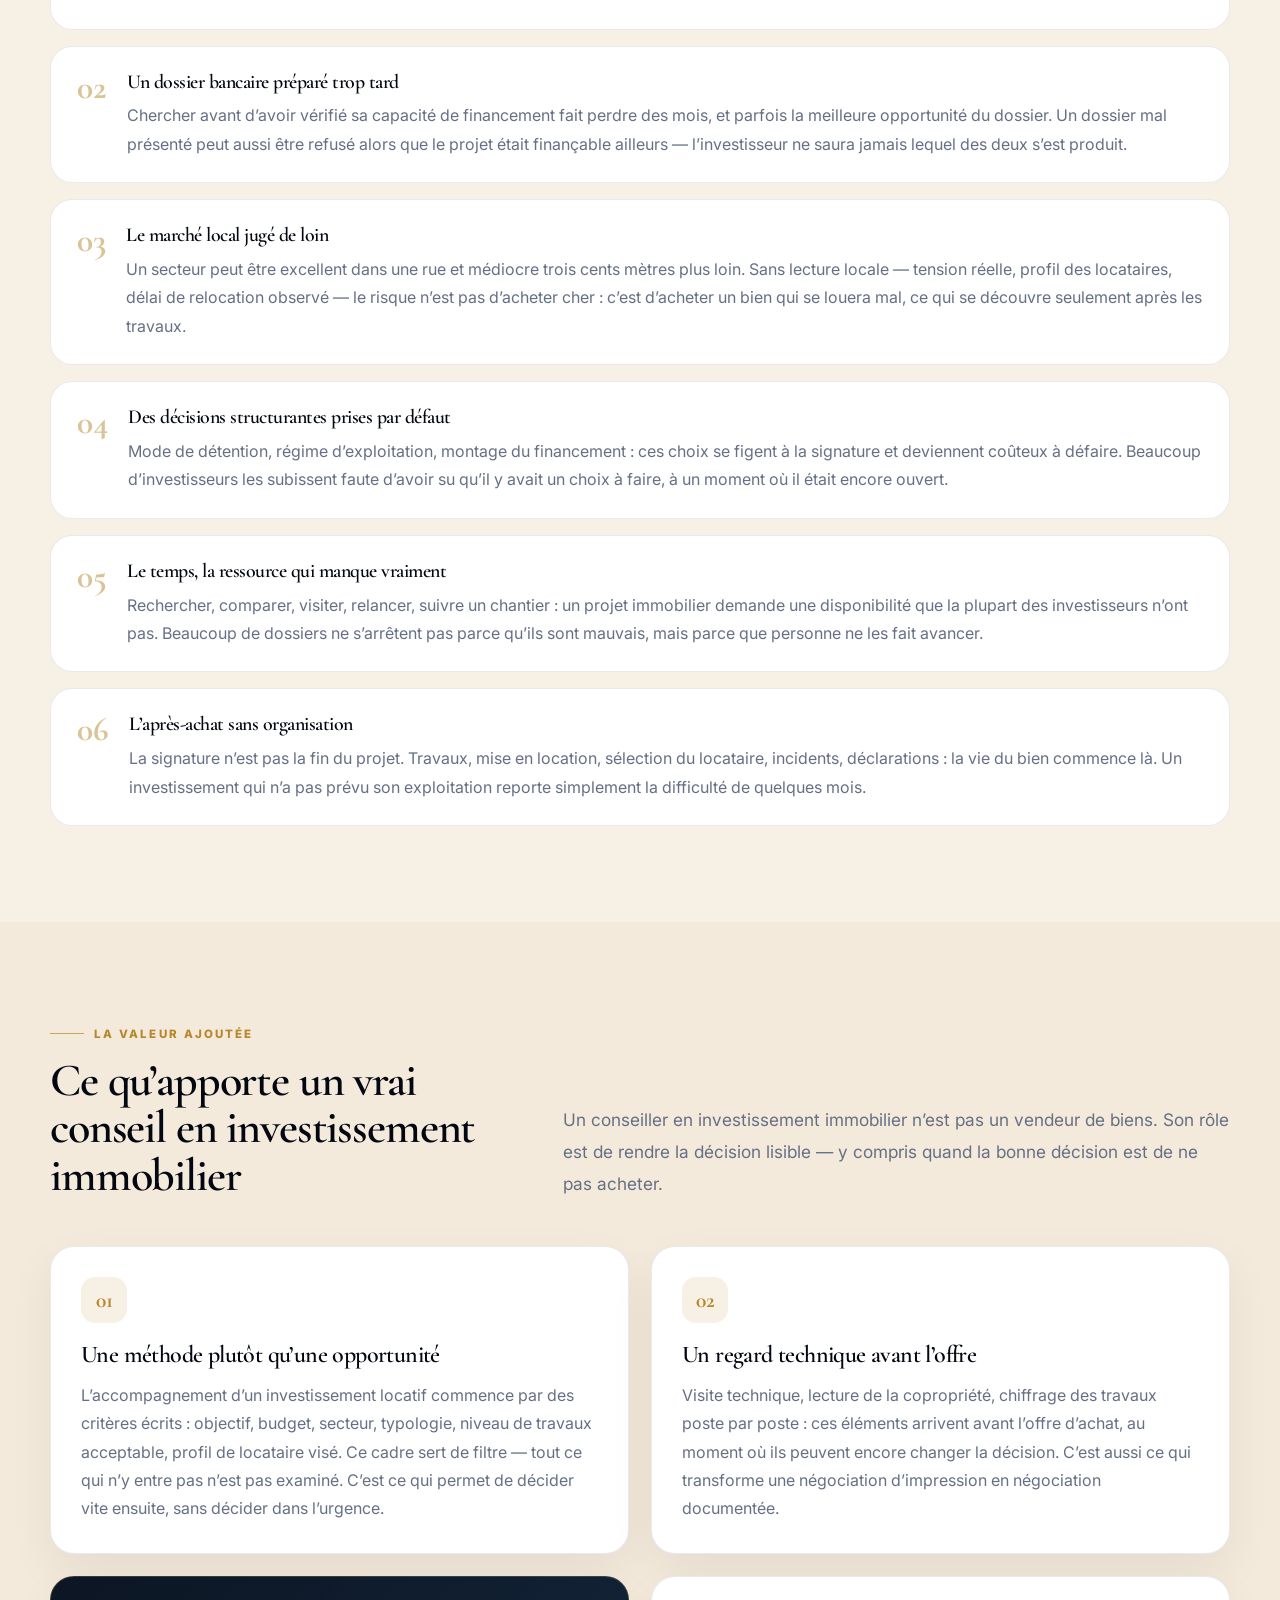
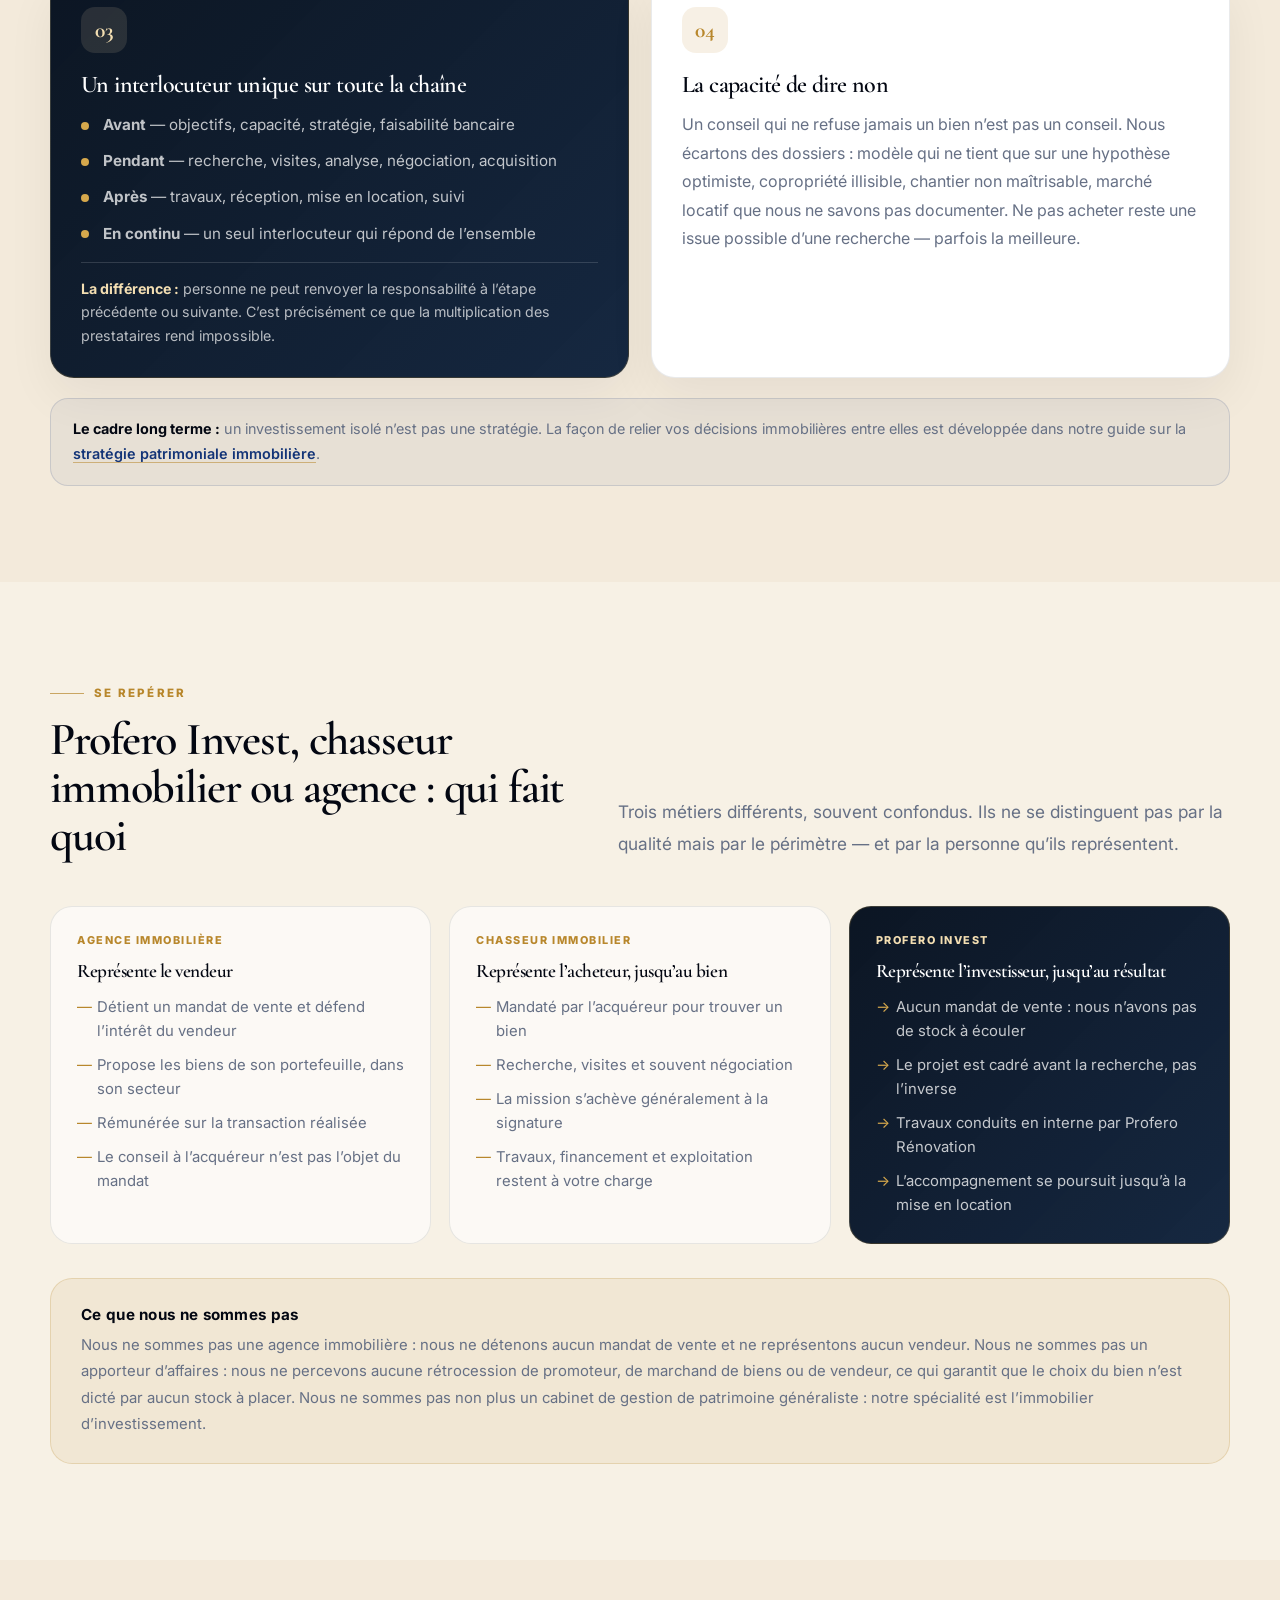
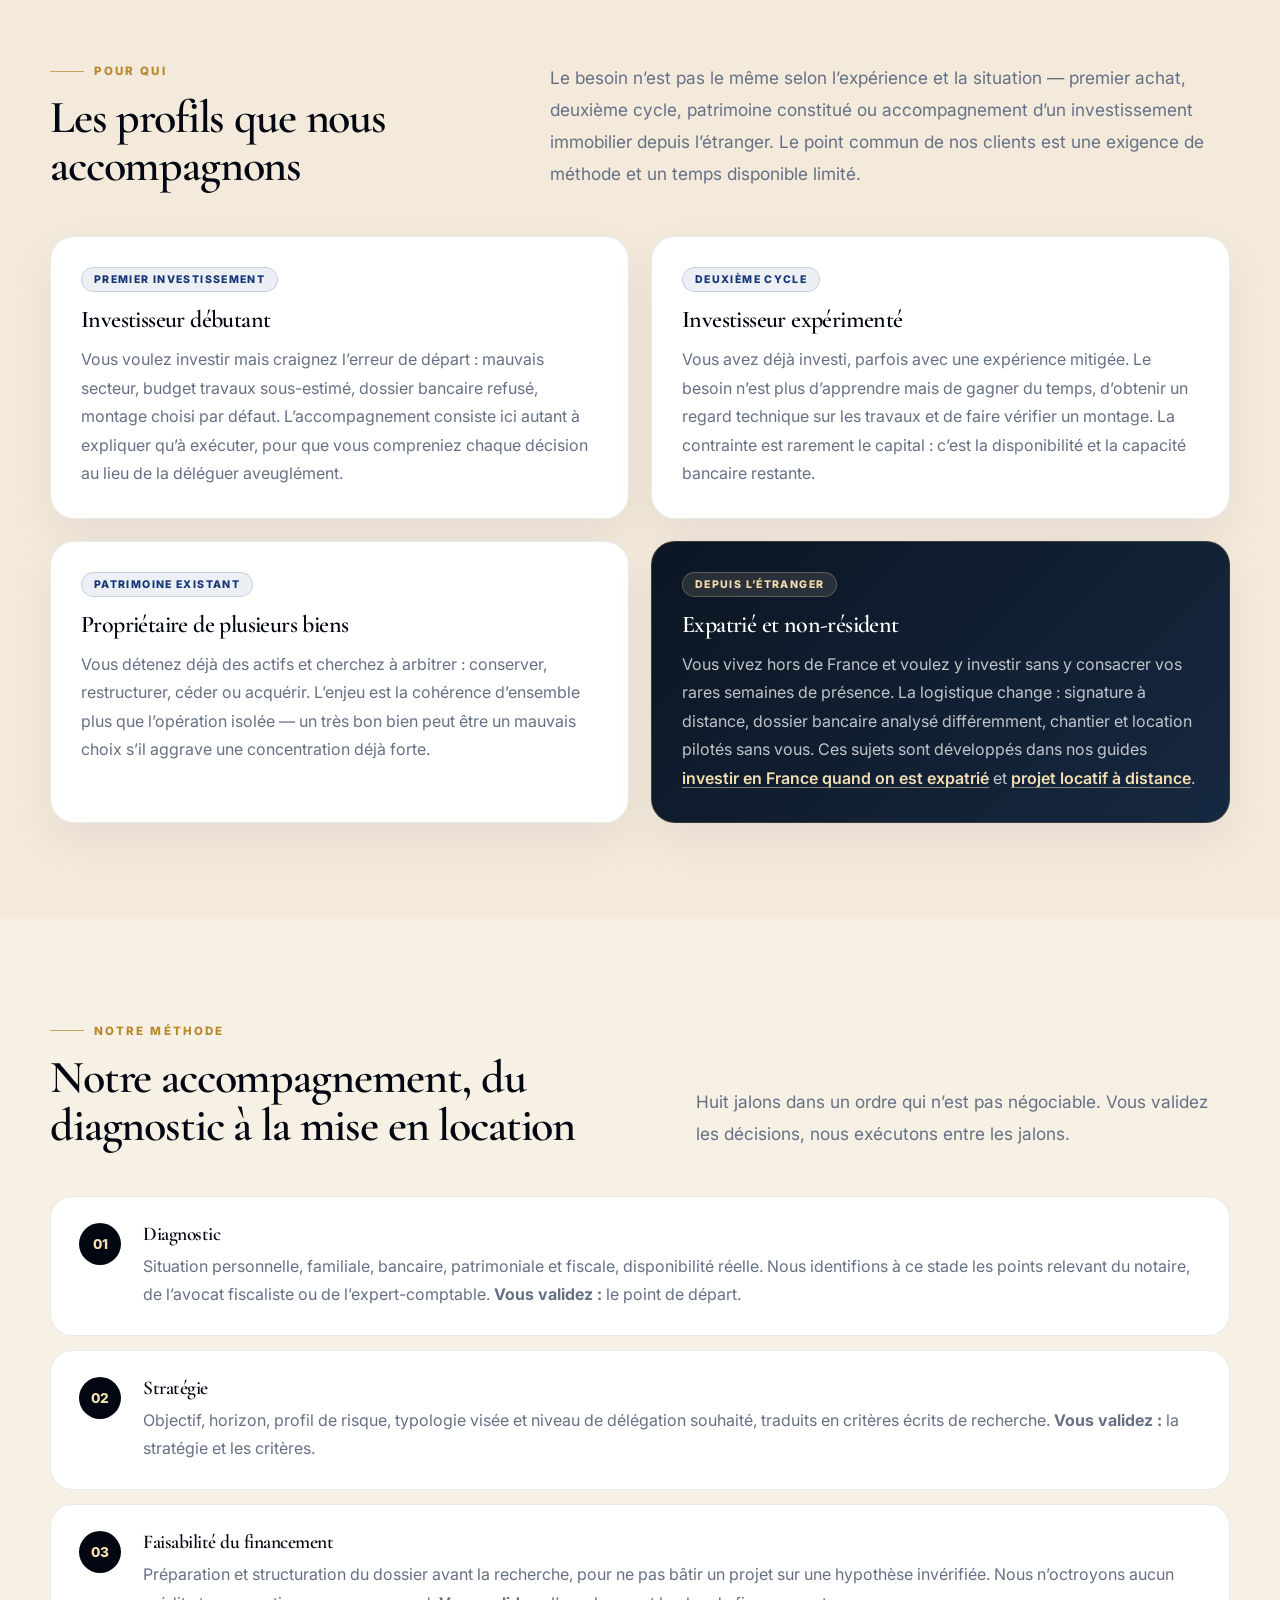
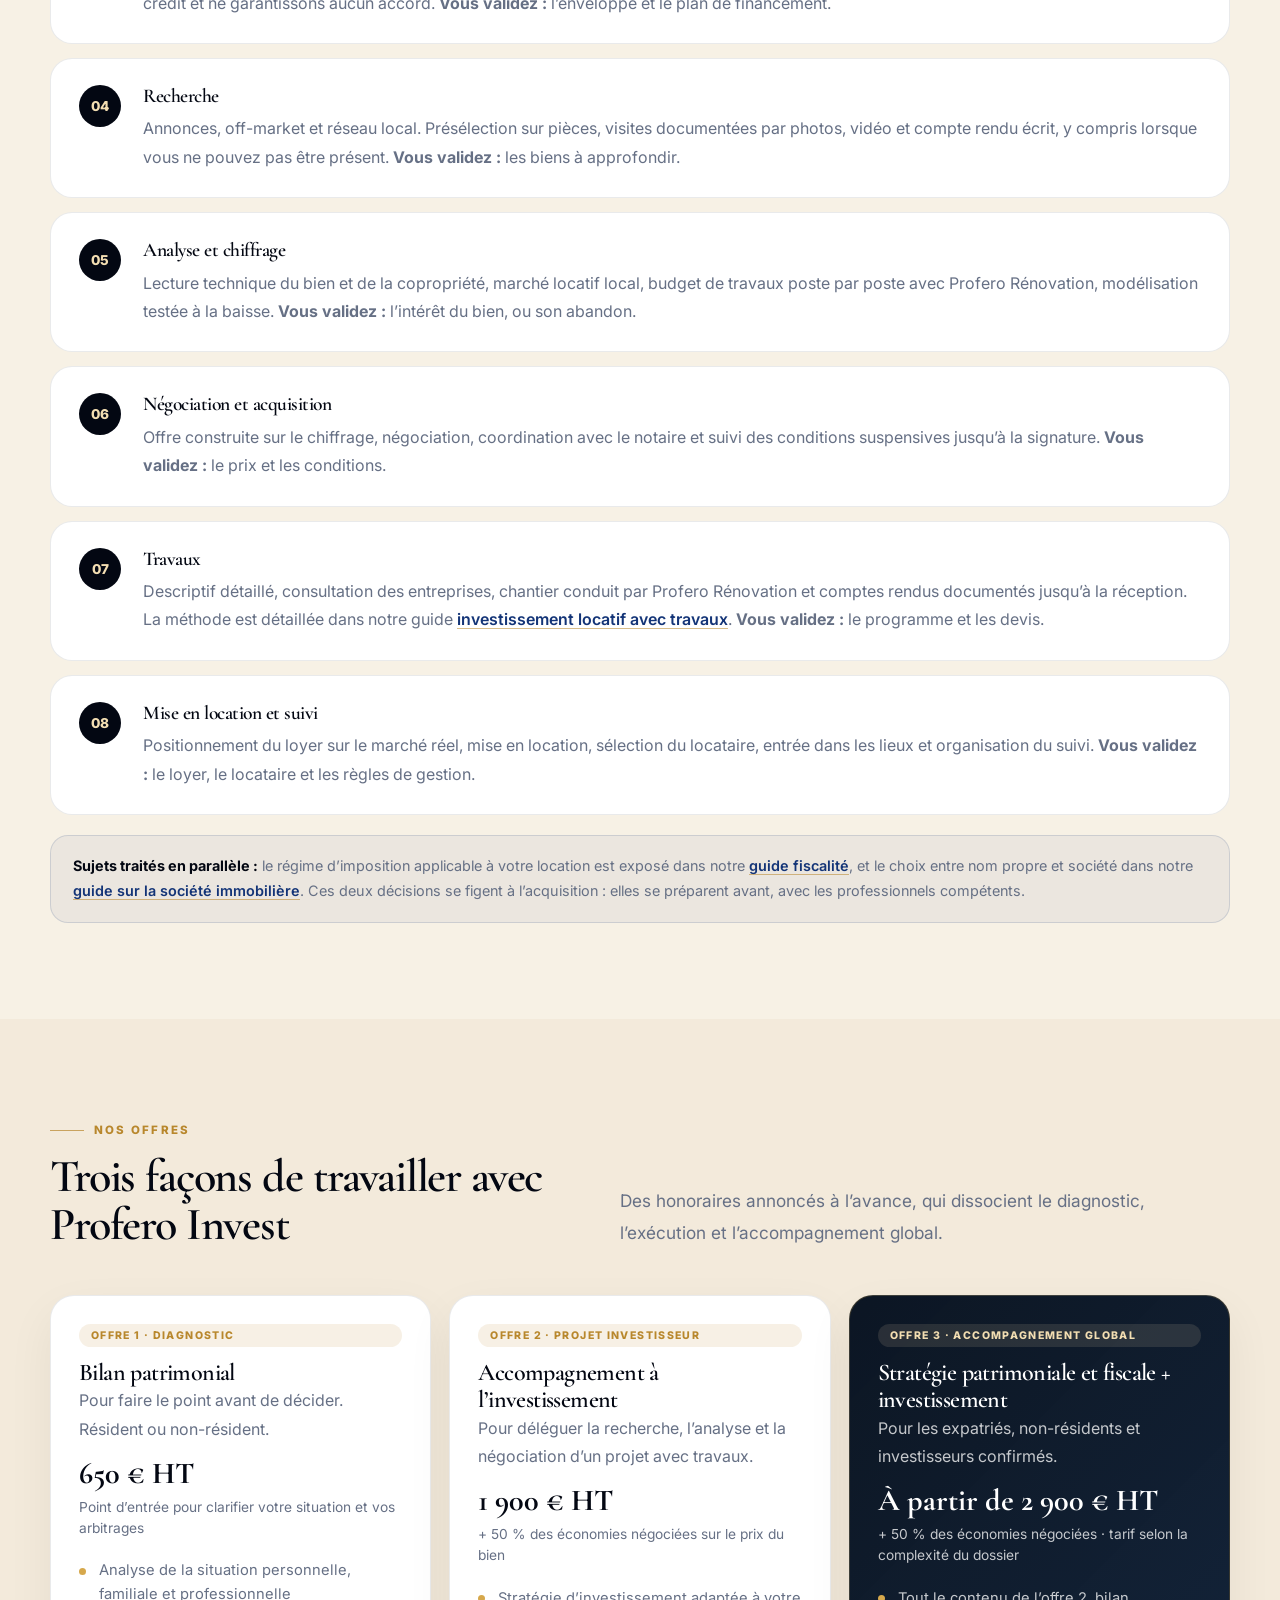
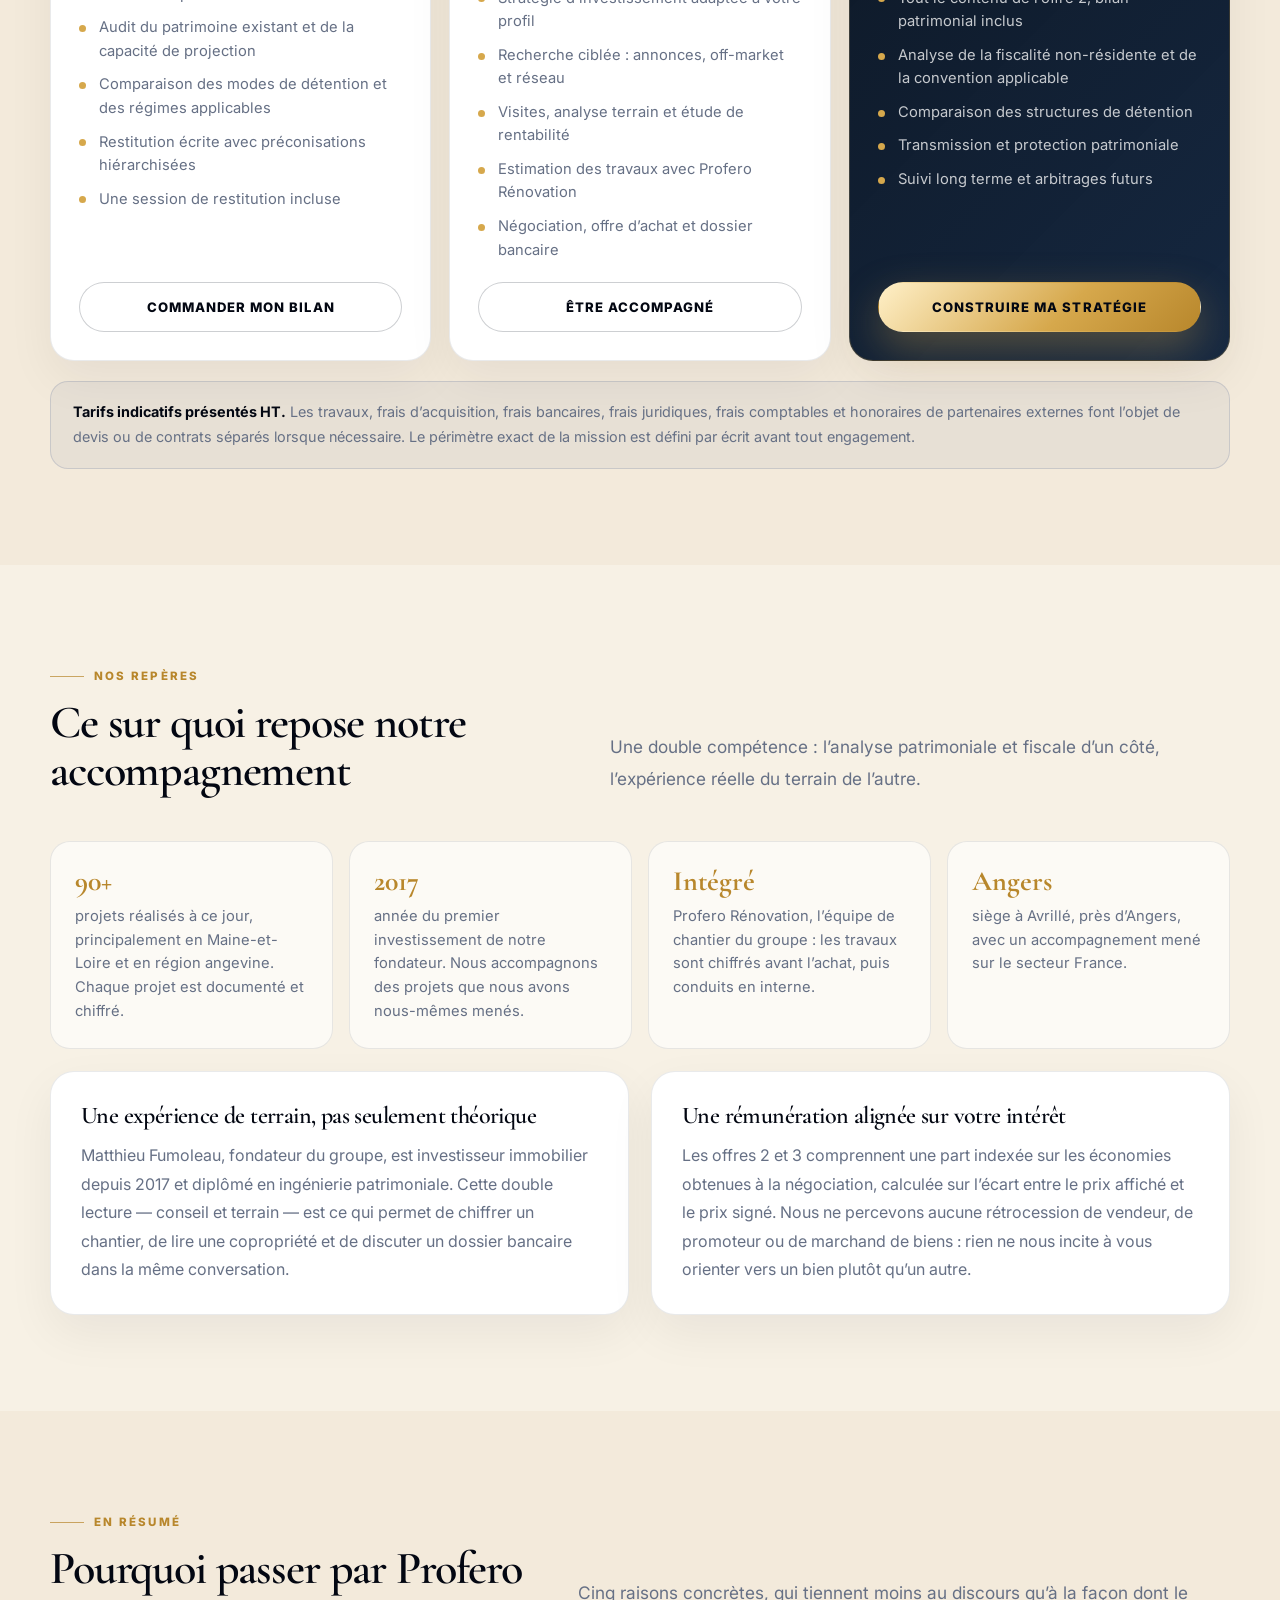
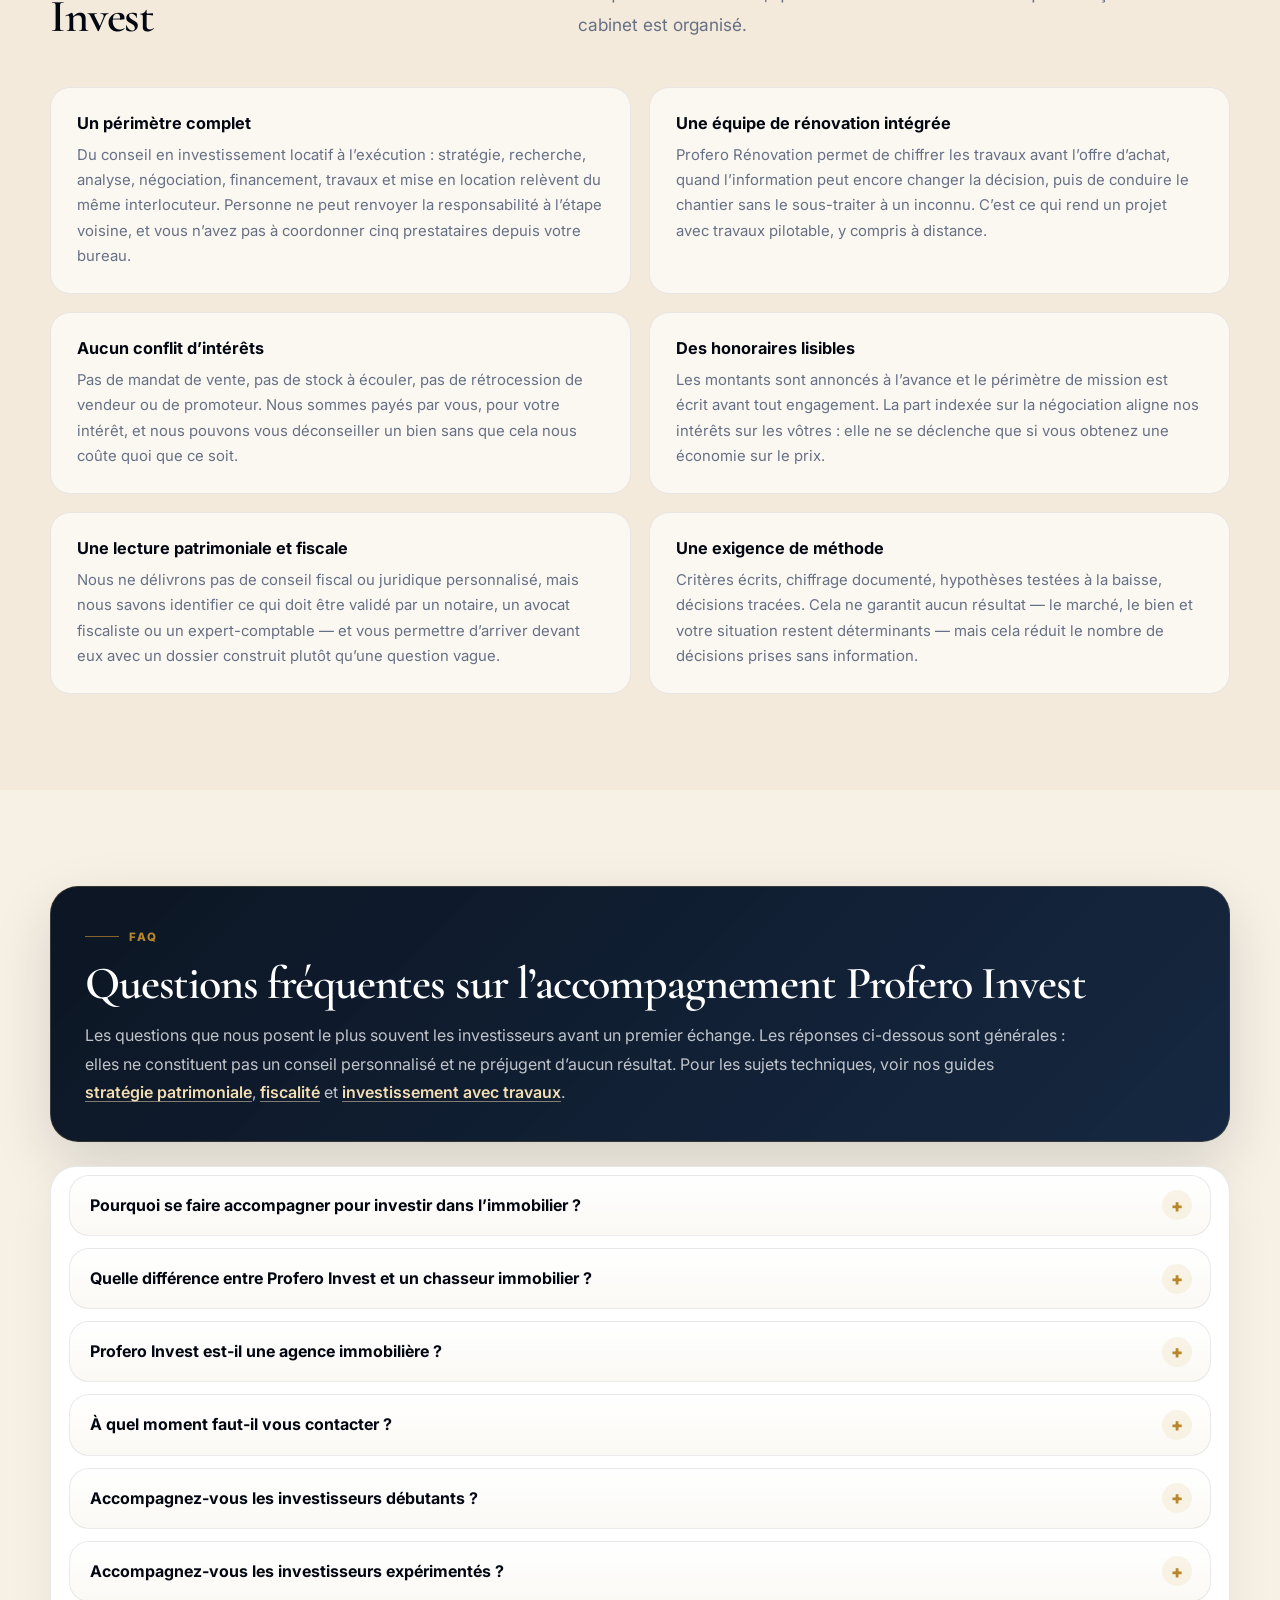
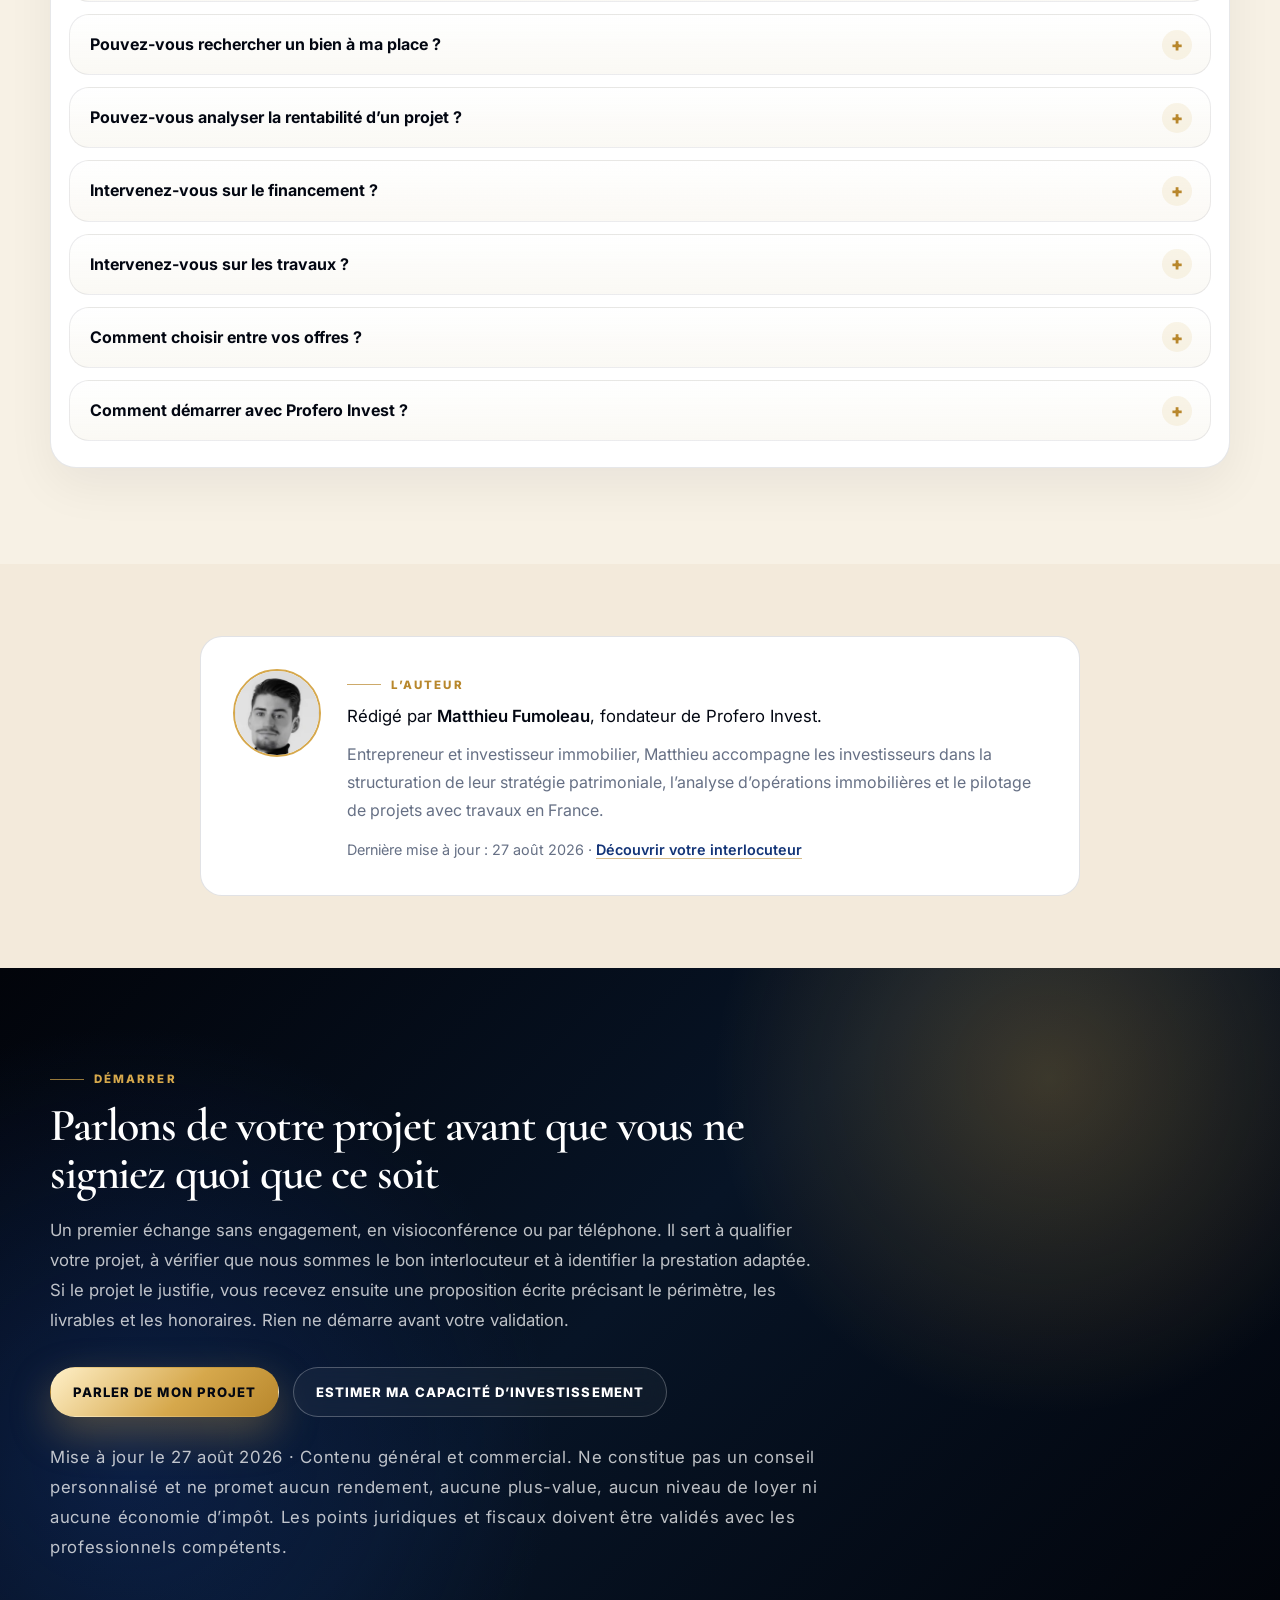
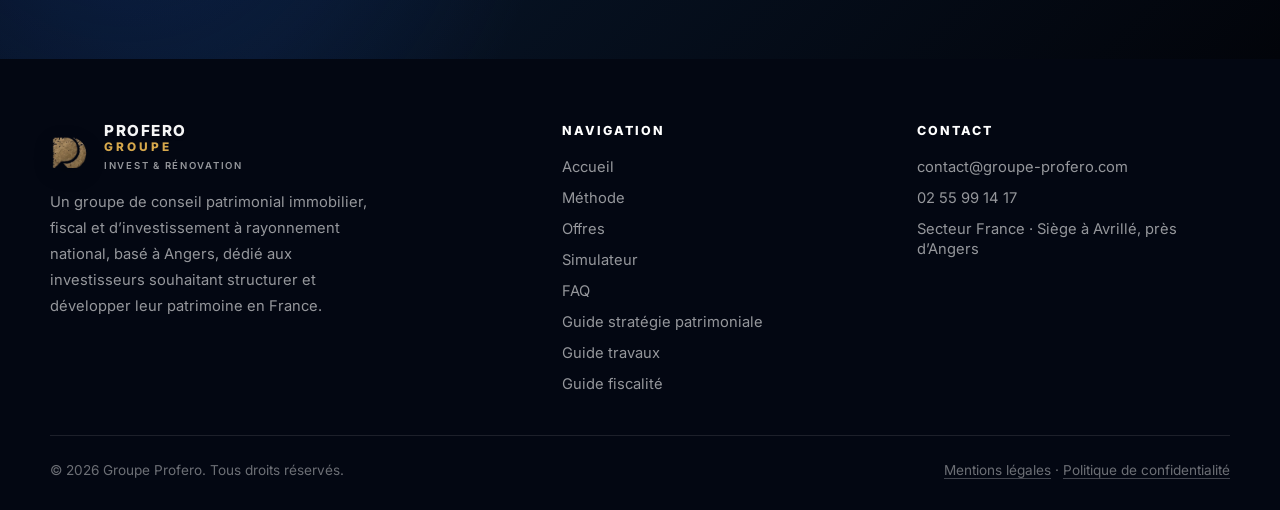
==== commit ef3d011c: "Optimisation performance phase 1 cache et images Co-Authored-By: Claude Opus 5.5 (1M context) <norep" ====
--- a/conseil-investissement-immobilier/index.html
+++ b/conseil-investissement-immobilier/index.html
@@ -1077,6 +1077,12 @@
   ]
 }
 </script>
+<!-- Privacy-friendly analytics by Plausible -->
+<script async src="https://plausible.io/js/pa-Uj6T6aAjNsvEMKtgjJiyR.js"></script>
+<script>
+  window.plausible=window.plausible||function(){(plausible.q=plausible.q||[]).push(arguments)},plausible.init=plausible.init||function(i){plausible.o=i||{}};
+  plausible.init()
+</script>
 </head>
 
 <body>
@@ -1084,7 +1090,7 @@
 <nav aria-label="Navigation principale" class="nav">
 <div class="nav-inner">
 <a aria-label="Accueil Groupe Profero" class="brand" href="/">
-<img alt="Groupe Profero — Invest &amp; Rénovation" class="logo-img" src="/assets/images/profero-emblem.webp" width="140" height="156" fetchpriority="high"/>
+<img alt="Groupe Profero — Invest &amp; Rénovation" class="logo-img" src="/assets/images/profero-emblem.webp" srcset="/assets/images/profero-emblem-96w.webp 96w, /assets/images/profero-emblem.webp 140w" sizes="(max-width: 720px) 36px, 46px" width="140" height="156" fetchpriority="high"/>
 <div class="brand-text"><strong>PROFERO</strong><em>GROUPE</em><span>Invest &amp; Rénovation</span></div>
 </a>
 <ul class="nav-links">
@@ -1094,7 +1100,7 @@
 <li><a href="/#faq">FAQ</a></li>
 </ul>
 <div class="nav-action">
-<a class="btn btn-primary" href="/#contact">Étudier mon projet</a>
+<a class="btn btn-primary plausible-event-name=Clic+CTA plausible-event-cta=etudier-mon-projet plausible-event-zone=header" href="/#contact">Étudier mon projet</a>
 <button aria-expanded="false" aria-label="Ouvrir le menu" class="mobile-toggle" type="button">
 <span></span><span></span>
 </button>
@@ -1106,7 +1112,7 @@
 <a href="/#offres">Offres</a>
 <a href="/#simulateur">Simulateur</a>
 <a href="/#faq">FAQ</a>
-<a href="/#contact">Étudier mon projet</a>
+<a class="plausible-event-name=Clic+CTA plausible-event-cta=etudier-mon-projet plausible-event-zone=menu-mobile" href="/#contact">Étudier mon projet</a>
 </div>
 
 <!-- 1. HERO -->
@@ -1123,8 +1129,8 @@
         interlocuteur du premier échange à la remise des clés.
       </p>
 <div class="hero-actions">
-<a class="btn btn-primary" href="/#contact">Parler de mon projet</a>
-<a class="btn btn-outline-light" href="#offres-conseil">Voir les offres</a>
+<a class="btn btn-primary plausible-event-name=Clic+CTA plausible-event-cta=parler-de-mon-projet plausible-event-zone=hero" href="/#contact">Parler de mon projet</a>
+<a class="btn btn-outline-light plausible-event-name=Clic+CTA plausible-event-cta=voir-les-offres plausible-event-zone=hero" href="#offres-conseil">Voir les offres</a>
 </div>
 <div class="hero-proof">
 <div class="proof-pill"><b>Ni agence</b> immobilière, ni apporteur d’affaires</div>
@@ -1462,7 +1468,7 @@
 <li>Restitution écrite avec préconisations hiérarchisées</li>
 <li>Une session de restitution incluse</li>
 </ul>
-<a class="btn btn-outline-dark" href="/#contact">Commander mon bilan</a>
+<a class="btn btn-outline-dark plausible-event-name=Clic+CTA plausible-event-cta=commander-mon-bilan plausible-event-zone=offres" href="/#contact">Commander mon bilan</a>
 </article>
 <article class="plan reveal">
 <span class="plan-label">Offre 2 · Projet investisseur</span>
@@ -1476,7 +1482,7 @@
 <li>Estimation des travaux avec Profero Rénovation</li>
 <li>Négociation, offre d’achat et dossier bancaire</li>
 </ul>
-<a class="btn btn-outline-dark" href="/#contact">Être accompagné</a>
+<a class="btn btn-outline-dark plausible-event-name=Clic+CTA plausible-event-cta=etre-accompagne plausible-event-zone=offres" href="/#contact">Être accompagné</a>
 </article>
 <article class="plan is-featured reveal">
 <span class="plan-label">Offre 3 · Accompagnement global</span>
@@ -1490,7 +1496,7 @@
 <li>Transmission et protection patrimoniale</li>
 <li>Suivi long terme et arbitrages futurs</li>
 </ul>
-<a class="btn btn-primary" href="/#contact">Construire ma stratégie</a>
+<a class="btn btn-primary plausible-event-name=Clic+CTA plausible-event-cta=construire-ma-strategie plausible-event-zone=offres" href="/#contact">Construire ma stratégie</a>
 </article>
 </div>
 <div class="note reveal"><b>Tarifs indicatifs présentés HT.</b> Les travaux, frais d’acquisition, frais bancaires, frais juridiques, frais comptables et honoraires de partenaires externes font l’objet de devis ou de contrats séparés lorsque nécessaire. Le périmètre exact de la mission est défini par écrit avant tout engagement.</div>
@@ -1634,7 +1640,7 @@
 <section class="section alt author-section" id="auteur" aria-label="Auteur">
 <div class="container">
 <div class="author-card reveal">
-<img class="author-photo" src="/assets/images/matthieu-fumoleau-portrait.webp" alt="Portrait de Matthieu Fumoleau, fondateur de Profero Invest" width="88" height="88" loading="lazy" decoding="async"/>
+<img class="author-photo" src="/assets/images/matthieu-fumoleau-portrait.webp" srcset="/assets/images/matthieu-fumoleau-portrait-180w.webp 180w, /assets/images/matthieu-fumoleau-portrait.webp 660w" sizes="(max-width: 720px) 72px, 88px" alt="Portrait de Matthieu Fumoleau, fondateur de Profero Invest" width="88" height="88" loading="lazy" decoding="async"/>
 <div class="author-body">
 <div class="eyebrow">L’auteur</div>
 <p class="author-name">Rédigé par <strong>Matthieu Fumoleau</strong>, fondateur de Profero Invest.</p>
@@ -1658,8 +1664,8 @@
         honoraires. Rien ne démarre avant votre validation.
       </p>
 <div class="cta-actions">
-<a class="btn btn-primary" href="/#contact">Parler de mon projet</a>
-<a class="btn btn-outline-light" href="/#simulateur">Estimer ma capacité d’investissement</a>
+<a class="btn btn-primary plausible-event-name=Clic+CTA plausible-event-cta=parler-de-mon-projet plausible-event-zone=cta-final" href="/#contact">Parler de mon projet</a>
+<a class="btn btn-outline-light plausible-event-name=Clic+CTA plausible-event-cta=estimer-ma-capacite-d-investissement plausible-event-zone=cta-final" href="/#simulateur">Estimer ma capacité d’investissement</a>
 </div>
 <p class="updated">Mise à jour le 27 août 2026 · Contenu général et commercial. Ne constitue pas un conseil personnalisé et ne promet aucun rendement, aucune plus-value, aucun niveau de loyer ni aucune économie d’impôt. Les points juridiques et fiscaux doivent être validés avec les professionnels compétents.</p>
 </div>
@@ -1670,7 +1676,7 @@
 <div class="container footer-grid">
 <div>
 <a class="brand" href="/">
-<img alt="Groupe Profero — Invest &amp; Rénovation" class="logo-img" src="/assets/images/profero-emblem.webp" width="140" height="156" loading="lazy" decoding="async"/>
+<img alt="Groupe Profero — Invest &amp; Rénovation" class="logo-img" src="/assets/images/profero-emblem.webp" srcset="/assets/images/profero-emblem-96w.webp 96w, /assets/images/profero-emblem.webp 140w" sizes="(max-width: 720px) 36px, 46px" width="140" height="156" loading="lazy" decoding="async"/>
 <div class="brand-text"><strong>PROFERO</strong><em>GROUPE</em><span>Invest &amp; Rénovation</span></div>
 </a>
 <p>Un groupe de conseil patrimonial immobilier, fiscal et d’investissement à rayonnement national, basé à Angers, dédié aux investisseurs souhaitant structurer et développer leur patrimoine en France.</p>
@@ -1691,8 +1697,8 @@
 <div>
 <h4>Contact</h4>
 <ul>
-<li><a href="mailto:contact@groupe-profero.com">contact@groupe-profero.com</a></li>
-<li><a href="tel:+33255991417">02 55 99 14 17</a></li>
+<li><a class="plausible-event-name=Clic+Email plausible-event-zone=footer" href="mailto:contact@groupe-profero.com">contact@groupe-profero.com</a></li>
+<li><a class="plausible-event-name=Clic+Telephone plausible-event-zone=footer" href="tel:+33255991417">02 55 99 14 17</a></li>
 <li><a href="/#contact">Secteur France · Siège à Avrillé, près d’Angers</a></li>
 </ul>
 </div>
